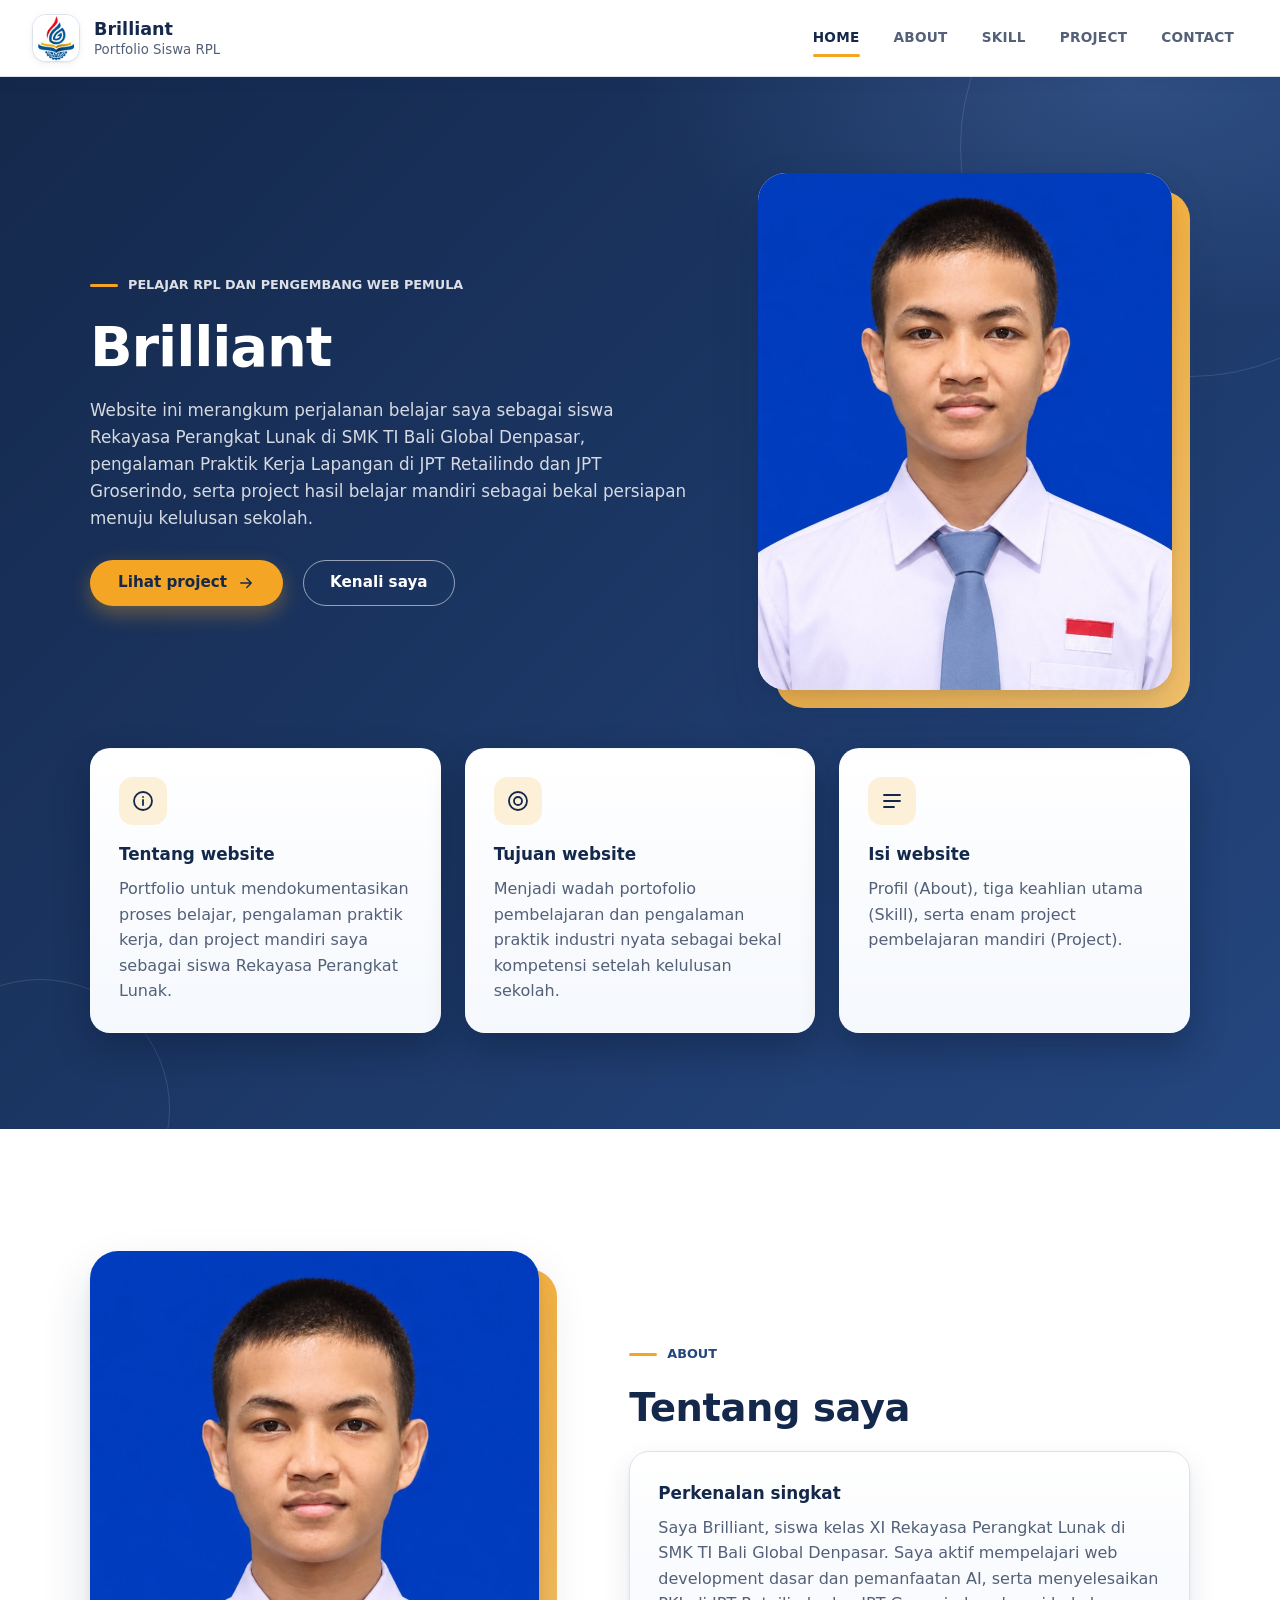
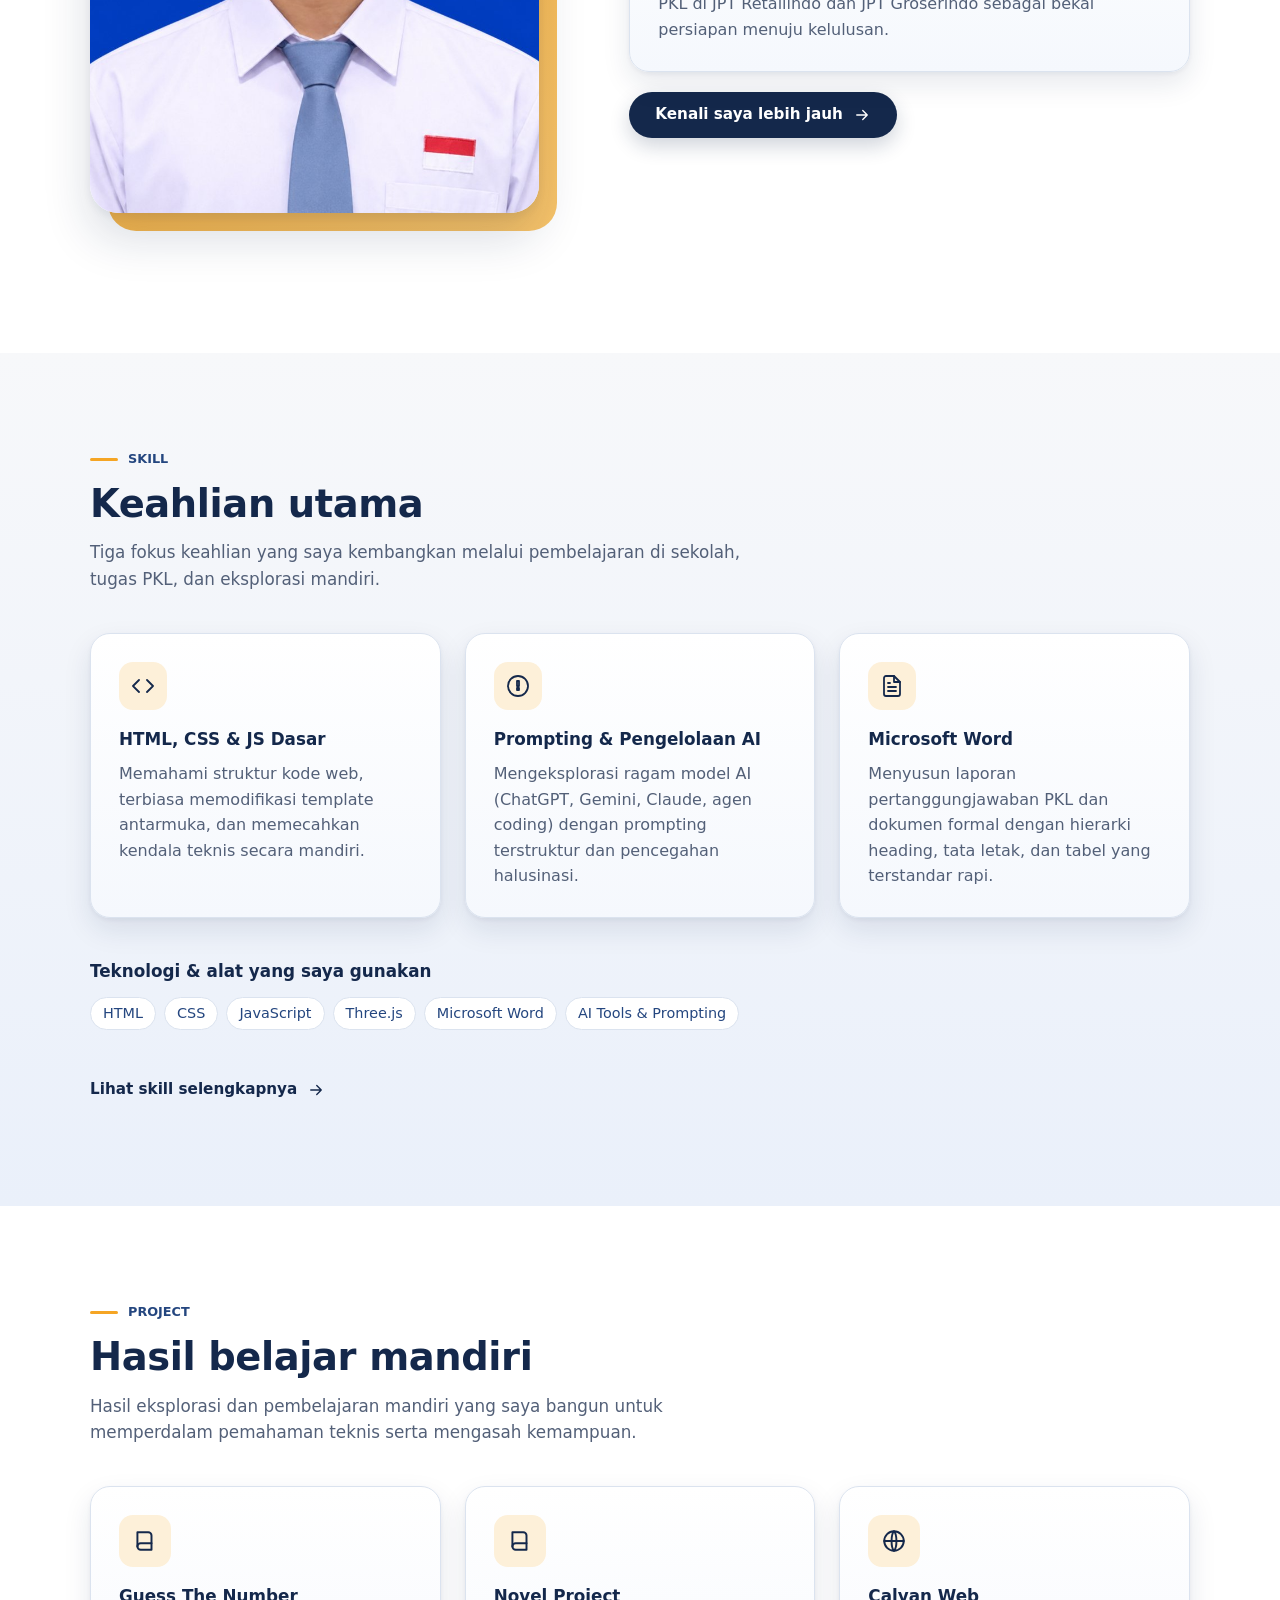
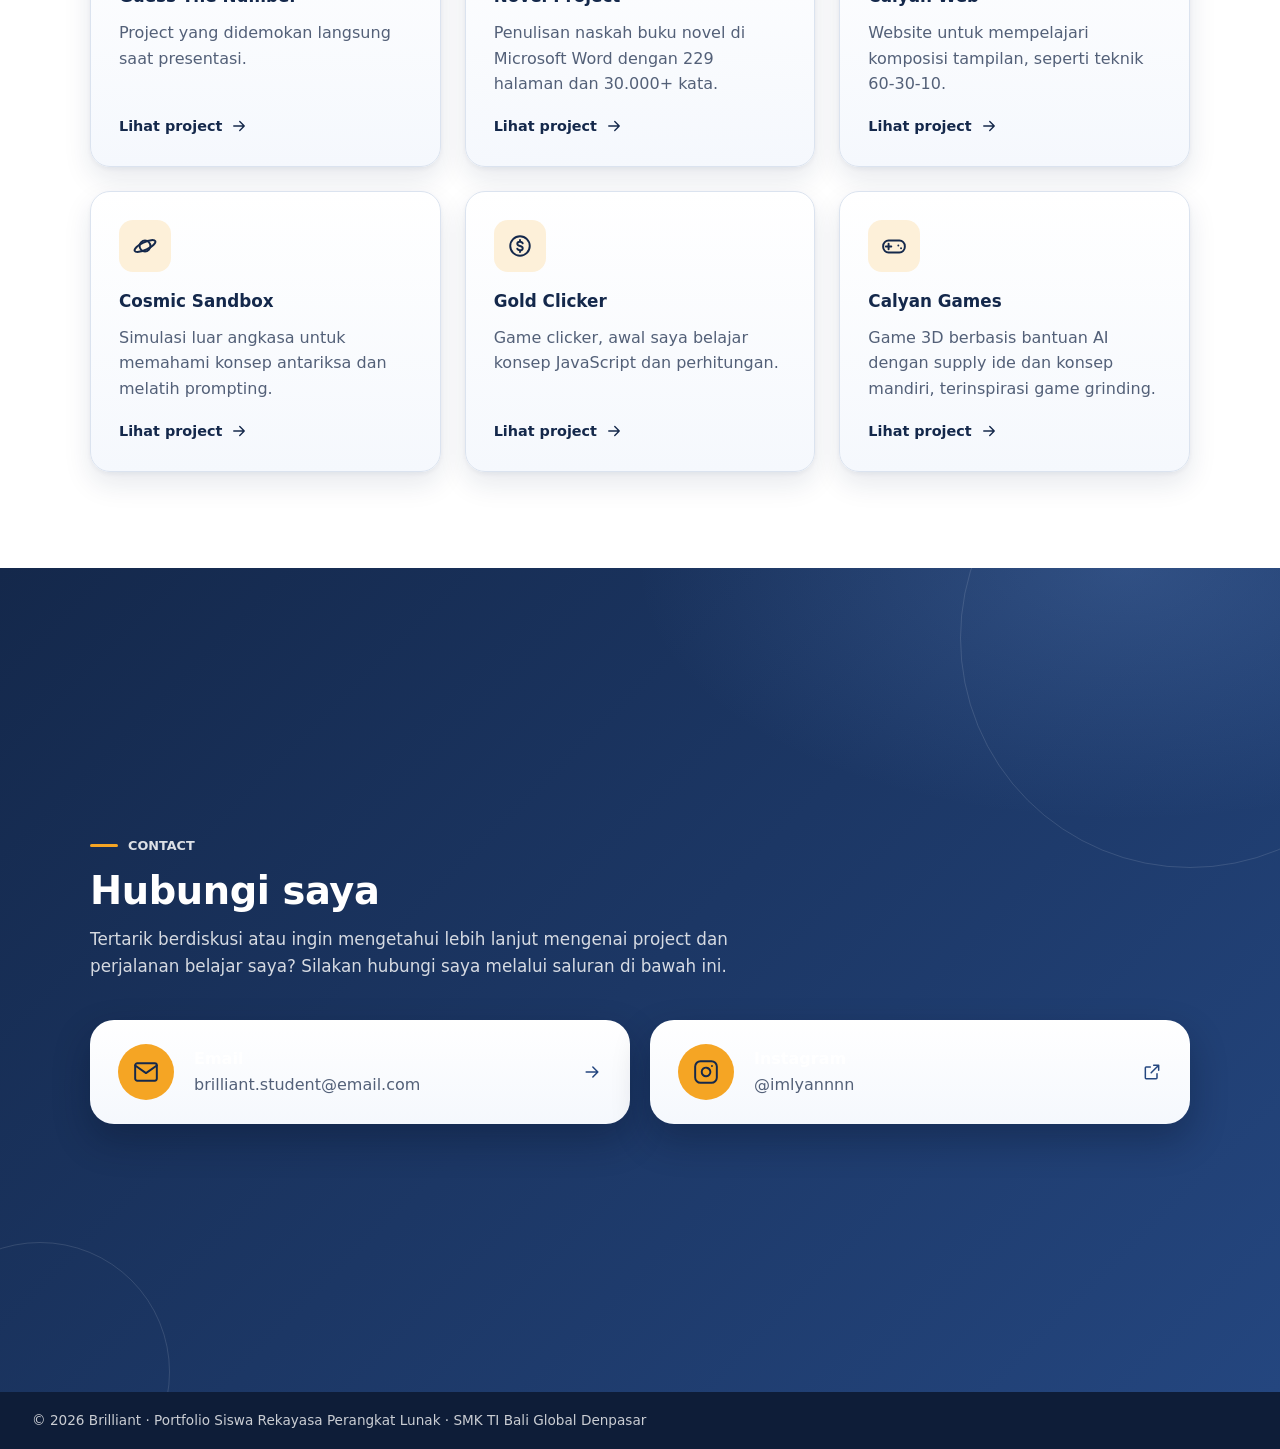
==== index.html @ c2106db1 "mengubah sedikit detail yang tidak diperlukan" ====
<!DOCTYPE html>

<html lang="id">
<head>
<meta charset="utf-8"/>
<meta content="width=device-width, initial-scale=1" name="viewport"/>
<title>Home | Brilliant</title>
<meta content="Portfolio Brilliant, siswa RPL SMK TI Bali Global Denpasar: rangkuman pembelajaran web development, keahlian, pengalaman PKL, dan project belajar mandiri." name="description"/>
<meta content="#14284b" name="theme-color"/>
<link href="https://portfoliopkl-psi.vercel.app/" rel="canonical"/>
<!-- Open Graph: preview saat link dibagikan (WhatsApp, Facebook, Telegram, LinkedIn). Gambar: assets/og-image.jpg (1200x630) -->
<meta content="website" property="og:type"/>
<meta content="Brilliant | Portfolio Siswa RPL" property="og:site_name"/>
<meta content="Brilliant | Portfolio Siswa RPL" property="og:title"/>
<meta content="Portfolio Brilliant, siswa RPL SMK TI Bali Global Denpasar: rangkuman pembelajaran web development, keahlian, pengalaman PKL, dan project belajar mandiri." property="og:description"/>
<meta content="https://portfoliopkl-psi.vercel.app/" property="og:url"/>
<meta content="https://portfoliopkl-psi.vercel.app/assets/og-image.jpg" property="og:image"/>
<meta content="image/jpeg" property="og:image:type"/>
<meta content="1200" property="og:image:width"/>
<meta content="630" property="og:image:height"/>
<meta content="Brilliant, siswa RPL SMK TI Bali Global Denpasar, pada thumbnail portofolio" property="og:image:alt"/>
<meta content="summary_large_image" name="twitter:card"/>
<link href="assets/logo.png" rel="icon" type="image/png"/>
<link href="css/base.css" rel="stylesheet"/>
<link href="css/layout.css" rel="stylesheet"/>
<link href="css/components.css" rel="stylesheet"/>
<link href="css/responsive.css" rel="stylesheet"/>
<script defer="" src="js/script.js">
</script>
</head>
<body>
<svg aria-hidden="true" focusable="false" height="0" style="position:absolute" width="0"><defs><symbol id="i-arrow" viewbox="0 0 24 24"><path d="M5 12h14M13 6l6 6-6 6"></path></symbol><symbol id="i-menu" viewbox="0 0 24 24"><path d="M4 7h16M4 12h16M4 17h16"></path></symbol><symbol id="i-back" viewbox="0 0 24 24"><path d="M15 6l-6 6 6 6"></path></symbol><symbol id="i-external" viewbox="0 0 24 24"><path d="M14 4h6v6M20 4l-9 9M18 14v5a1 1 0 01-1 1H5a1 1 0 01-1-1V7a1 1 0 011-1h5"></path></symbol><symbol id="i-image" viewbox="0 0 24 24"><rect height="16" rx="2" width="18" x="3" y="4"></rect><circle cx="9" cy="10" r="2"></circle><path d="M21 16l-5-5-8 8"></path></symbol></defs></svg>
<header class="site-header">
<a class="brand" href="index.html">
<span class="brand-logo" class="logo-text">
<img alt="" height="96" src="assets/logo.png" width="96"/>
</span>
<span class="brand-text">
<strong>
            Brilliant
          </strong>
<small>
            Portfolio Siswa RPL
          </small>
</span>
</a>
<div class="header-right">
<button aria-controls="main-nav" aria-expanded="false" class="menu-toggle" type="button">
<svg aria-hidden="true" class="i">
<use href="#i-menu">
</use>
</svg>
          Menu
        </button>
<nav aria-label="Navigasi utama" class="main-nav" id="main-nav">
<ul>
<li>
<a aria-current="true" href="index.html#home">
                HOME
              </a>
</li>
<li>
<a href="index.html#about">
                ABOUT
              </a>
</li>
<li>
<a href="index.html#skill">
                SKILL
              </a>
</li>
<li>
<a href="index.html#project">
                PROJECT
              </a>
</li>
<li>
<a href="index.html#contact">
                CONTACT
              </a>
</li>
</ul>
</nav>
</div>
</header>
<main class="sections" id="konten">
<section class="section section--navy" id="home">
<div class="section-inner">
<div class="hero-grid">
<div class="hero-text">
<p class="eyebrow">Pelajar RPL dan pengembang web pemula</p>
<h1>
                Brilliant
              </h1>
<p class="lead">Website ini merangkum perjalanan belajar saya sebagai siswa Rekayasa Perangkat Lunak di SMK TI Bali Global Denpasar, pengalaman Praktik Kerja Lapangan di JPT Retailindo dan JPT Groserindo, serta project hasil belajar mandiri sebagai bekal persiapan menuju kelulusan sekolah.</p>
<div class="button-row">
<a class="btn btn--primary" href="#project">
                  Lihat project
                  <svg aria-hidden="true" class="i">
<use href="#i-arrow">
</use>
</svg>
</a>
<a class="btn btn--secondary" href="#about">
                  Kenali saya
                </a>
</div>
</div>
<figure class="photo-frame">
<div class="photo-slot">
<img alt="Foto Brilliant" decoding="async" fetchpriority="high" height="1000" src="assets/foto-utama.jpg" width="800"/>
<div class="slot-empty">
<svg aria-hidden="true" class="i">
<use href="#i-image">
</use>
</svg>
<strong>
                    Foto utama
                  </strong>
<span>
                    Letakkan file di
                  </span>
<code>
                    images/foto-utama.jpg
                  </code>
<small>
                    Ukuran saran 800×1000 px
                  </small>
</div>
</div>
</figure>
</div>
<div class="info-grid">
<article class="card">
<span class="icon">
<svg aria-hidden="true" fill="none" stroke="currentColor" stroke-linecap="round" stroke-linejoin="round" stroke-width="1.8" viewbox="0 0 24 24">
<circle cx="12" cy="12" r="9">
</circle>
<path d="M12 11v5M12 8h.01">
</path>
</svg>
</span>
<h3>
                Tentang website
              </h3>
<p>Portfolio untuk mendokumentasikan proses belajar, pengalaman praktik kerja, dan project mandiri saya sebagai siswa Rekayasa Perangkat Lunak.</p>
</article>
<article class="card">
<span class="icon">
<svg aria-hidden="true" fill="none" stroke="currentColor" stroke-linecap="round" stroke-linejoin="round" stroke-width="1.8" viewbox="0 0 24 24">
<circle cx="12" cy="12" r="9">
</circle>
<circle cx="12" cy="12" r="4">
</circle>
</svg>
</span>
<h3>
                Tujuan website
              </h3>
<p>Menjadi wadah portofolio pembelajaran dan pengalaman praktik industri nyata sebagai bekal kompetensi setelah kelulusan sekolah.</p>
</article>
<article class="card">
<span class="icon">
<svg aria-hidden="true" fill="none" stroke="currentColor" stroke-linecap="round" stroke-linejoin="round" stroke-width="1.8" viewbox="0 0 24 24">
<path d="M4 6h16M4 12h16M4 18h10">
</path>
</svg>
</span>
<h3>
                Isi website
              </h3>
<p>Profil (About), tiga keahlian utama (Skill), serta enam project pembelajaran mandiri (Project).</p>
</article>
</div>
</div>
</section>
<section class="section" id="about">
<div class="section-inner">
<div class="about-grid">
<figure class="photo-frame">
<div class="photo-slot">
<img alt="Foto diri Brilliant" decoding="async" height="1000" loading="lazy" src="assets/foto-diri.jpg" width="800"/>
<div class="slot-empty">
<svg aria-hidden="true" class="i">
<use href="#i-image">
</use>
</svg>
<strong>
                    Foto diri
                  </strong>
<span>
                    Letakkan file di
                  </span>
<code>
                    assets/foto-diri.jpg
                  </code>
<small>
                    Ukuran saran 800×1000 px
                  </small>
</div>
</div>
</figure>
<div class="about-text">
<p class="eyebrow">
                About
              </p>
<h2 class="section-title">
                Tentang saya
              </h2>
<div class="card">
<h3>
                  Perkenalan singkat
                </h3>
<p>Saya Brilliant, siswa kelas XI Rekayasa Perangkat Lunak di SMK TI Bali Global Denpasar. Saya aktif mempelajari web development dasar dan pemanfaatan AI, serta menyelesaikan PKL di JPT Retailindo dan JPT Groserindo sebagai bekal persiapan menuju kelulusan.</p>
</div>
<a class="btn btn--secondary" href="about.html">
                Kenali saya lebih jauh
                <svg aria-hidden="true" class="i">
<use href="#i-arrow">
</use>
</svg>
</a>
</div>
</div>
</div>
</section>
<section class="section section--soft" id="skill">
<div class="section-inner">
<div class="section-head">
<p class="eyebrow">
              Skill
            </p>
<h2 class="section-title">
              Keahlian utama
            </h2>
<p class="lead">Tiga fokus keahlian yang saya kembangkan melalui pembelajaran di sekolah, tugas PKL, dan eksplorasi mandiri.</p>
</div>
<div class="info-grid">
<article class="card">
<span class="icon">
<svg aria-hidden="true" fill="none" stroke="currentColor" stroke-linecap="round" stroke-linejoin="round" stroke-width="1.8" viewbox="0 0 24 24">
<polyline points="16 18 22 12 16 6"></polyline>
<polyline points="8 6 2 12 8 18"></polyline>
</svg>
</span>
<h3>HTML, CSS & JS Dasar</h3>
<p>Memahami struktur kode web, terbiasa memodifikasi template antarmuka, dan memecahkan kendala teknis secara mandiri.</p>
</article>
<article class="card">
<span class="icon">
<svg aria-hidden="true" fill="none" stroke="currentColor" stroke-linecap="round" stroke-linejoin="round" stroke-width="1.8" viewbox="0 0 24 24">
<path d="M12 2a10 10 0 1 0 10 10A10 10 0 0 0 12 2zm1 14h-2v-2h2zm0-4h-2V7h2z"></path>
</svg>
</span>
<h3>Prompting & Pengelolaan AI</h3>
<p>Mengeksplorasi ragam model AI (ChatGPT, Gemini, Claude, agen coding) dengan prompting terstruktur dan pencegahan halusinasi.</p>
</article>
<article class="card">
<span class="icon">
<svg aria-hidden="true" fill="none" stroke="currentColor" stroke-linecap="round" stroke-linejoin="round" stroke-width="1.8" viewbox="0 0 24 24">
<path d="M14 2H6a2 2 0 0 0-2 2v16a2 2 0 0 0 2 2h12a2 2 0 0 0 2-2V8z"></path>
<polyline points="14 2 14 8 20 8"></polyline>
<line x1="16" y1="13" x2="8" y2="13"></line>
<line x1="16" y1="17" x2="8" y2="17"></line>
<polyline points="10 9 9 9 8 9"></polyline>
</svg>
</span>
<h3>Microsoft Word</h3>
<p>Menyusun laporan pertanggungjawaban PKL dan dokumen formal dengan hierarki heading, tata letak, dan tabel yang terstandar rapi.</p>
</article>
</div>
<div class="tech">
<h3>Teknologi & alat yang saya gunakan</h3>
<ul class="tag-list">
<li>HTML</li>
<li>CSS</li>
<li>JavaScript</li>
<li>Three.js</li>
<li>Microsoft Word</li>
<li>AI Tools & Prompting</li>
</ul>
</div>
<a class="btn btn--tertiary" href="skill.html">
            Lihat skill selengkapnya
            <svg aria-hidden="true" class="i">
<use href="#i-arrow">
</use>
</svg>
</a>
</div>
</section>
<section class="section" id="project">
<div class="section-inner">
<div class="section-head">
<p class="eyebrow">
              Project
            </p>
<h2 class="section-title">
              Hasil belajar mandiri
            </h2>
<p class="lead">
              Hasil eksplorasi dan pembelajaran mandiri yang saya bangun untuk memperdalam pemahaman teknis serta mengasah kemampuan.
            </p>
</div>
<div class="project-grid"><a class="project-card" href="project.html#project-demo">

<span class="project-icon">
<svg aria-hidden="true" fill="none" stroke="currentColor" stroke-linecap="round" stroke-linejoin="round" stroke-width="1.8" viewbox="0 0 24 24">
<path d="M5 4h10a3 3 0 013 3v13H8a3 3 0 01-3-3V4z">
</path>
<path d="M5 17a3 3 0 013-3h10">
</path>
</svg>
</span>
<h3>Guess The Number</h3>
<p>Project yang didemokan langsung saat presentasi.</p>
<span class="project-cta">
                Lihat project
                <svg aria-hidden="true" class="i">
<use href="#i-arrow">
</use>
</svg>
</span>
</a>
<a class="project-card" href="project.html#project-1">

<span class="project-icon">
<svg aria-hidden="true" fill="none" stroke="currentColor" stroke-linecap="round" stroke-linejoin="round" stroke-width="1.8" viewbox="0 0 24 24">
<path d="M5 4h10a3 3 0 013 3v13H8a3 3 0 01-3-3V4z">
</path>
<path d="M5 17a3 3 0 013-3h10">
</path>
</svg>
</span>
<h3>
                Novel Project
              </h3>
<p>Penulisan naskah buku novel di Microsoft Word dengan 229 halaman dan 30.000+ kata.</p>
<span class="project-cta">
                Lihat project
                <svg aria-hidden="true" class="i">
<use href="#i-arrow">
</use>
</svg>
</span>
</a>
<a class="project-card" href="project.html#project-2">

<span class="project-icon">
<svg aria-hidden="true" fill="none" stroke="currentColor" stroke-linecap="round" stroke-linejoin="round" stroke-width="1.8" viewbox="0 0 24 24">
<circle cx="12" cy="12" r="9">
</circle>
<path d="M3 12h18M12 3c3 3 3 15 0 18M12 3c-3 3-3 15 0 18">
</path>
</svg>
</span>
<h3>
                Calyan Web
              </h3>
<p>Website untuk mempelajari komposisi tampilan, seperti teknik 60-30-10.</p>
<span class="project-cta">
                Lihat project
                <svg aria-hidden="true" class="i">
<use href="#i-arrow">
</use>
</svg>
</span>
</a>
<a class="project-card" href="project.html#project-3">

<span class="project-icon">
<svg aria-hidden="true" fill="none" stroke="currentColor" stroke-linecap="round" stroke-linejoin="round" stroke-width="1.8" viewbox="0 0 24 24">
<circle cx="12" cy="12" r="5">
</circle>
<ellipse cx="12" cy="12" rx="10.5" ry="3.5" transform="rotate(-25 12 12)">
</ellipse>
</svg>
</span>
<h3>
                Cosmic Sandbox
              </h3>
<p>Simulasi luar angkasa untuk memahami konsep antariksa dan melatih prompting.</p>
<span class="project-cta">
                Lihat project
                <svg aria-hidden="true" class="i">
<use href="#i-arrow">
</use>
</svg>
</span>
</a>
<a class="project-card" href="project.html#project-4">

<span class="project-icon">
<svg aria-hidden="true" fill="none" stroke="currentColor" stroke-linecap="round" stroke-linejoin="round" stroke-width="1.8" viewbox="0 0 24 24">
<circle cx="12" cy="12" r="9">
</circle>
<path d="M14.5 9.5c-.5-1-1.5-1.5-2.5-1.5-1.5 0-2.5.8-2.5 2s1 1.7 2.5 2 2.5.8 2.5 2-1 2-2.5 2c-1 0-2-.5-2.5-1.5M12 6.5v1.5M12 16v1.5">
</path>
</svg>
</span>
<h3>
                Gold Clicker
              </h3>
<p>Game clicker, awal saya belajar konsep JavaScript dan perhitungan.</p>
<span class="project-cta">
                Lihat project
                <svg aria-hidden="true" class="i">
<use href="#i-arrow">
</use>
</svg>
</span>
</a>
<a class="project-card" href="project.html#project-5">

<span class="project-icon">
<svg aria-hidden="true" fill="none" stroke="currentColor" stroke-linecap="round" stroke-linejoin="round" stroke-width="1.8" viewbox="0 0 24 24">
<rect height="11" rx="5" width="20" x="2" y="7">
</rect>
<path d="M7 10v5M4.5 12.5h5M16 11.5h.01M18.5 14h.01">
</path>
</svg>
</span>
<h3>
                Calyan Games
              </h3>
<p>Game 3D berbasis bantuan AI dengan supply ide dan konsep mandiri, terinspirasi game grinding.</p>
<span class="project-cta">
                Lihat project
                <svg aria-hidden="true" class="i">
<use href="#i-arrow">
</use>
</svg>
</span>
</a>

</div>

</div>
</section>
<section class="section section--navy" id="contact">
<div class="section-inner">
<div class="section-head">
<p class="eyebrow">
              Contact
            </p>
<h2 class="section-title">
              Hubungi saya
            </h2>
<p class="lead">Tertarik berdiskusi atau ingin mengetahui lebih lanjut mengenai project dan perjalanan belajar saya? Silakan hubungi saya melalui saluran di bawah ini.</p>
</div>
<div class="contact-grid">
<a class="contact-card" href="mailto:brilliant.student@email.com">
<span class="contact-icon">
<svg aria-hidden="true" class="i" fill="none" stroke="currentColor" stroke-linecap="round" stroke-linejoin="round" stroke-width="1.8" viewBox="0 0 24 24"><path d="M4 4h16c1.1 0 2 .9 2 2v12c0 1.1-.9 2-2 2H4c-1.1 0-2-.9-2-2V6c0-1.1.9-2 2-2z"></path><polyline points="22,6 12,13 2,6"></polyline></svg>
</span>
<div>
<strong>Email</strong>
<p>brilliant.student@email.com</p>
</div>
<svg aria-hidden="true" class="contact-go i"><use href="#i-arrow"></use></svg>
</a>
<a class="contact-card" href="https://instagram.com/imlyannnn" target="_blank" rel="noopener noreferrer">
<span class="contact-icon">
<svg aria-hidden="true" class="i" fill="none" stroke="currentColor" stroke-linecap="round" stroke-linejoin="round" stroke-width="1.8" viewBox="0 0 24 24"><rect x="2" y="2" width="20" height="20" rx="5" ry="5"></rect><path d="M16 11.37A4 4 0 1 1 12.63 8 4 4 0 0 1 16 11.37z"></path><line x1="17.5" y1="6.5" x2="17.51" y2="6.5"></line></svg>
</span>
<div>
<strong>Instagram</strong>
<p>@imlyannnn</p>
</div>
<svg aria-hidden="true" class="contact-go i"><use href="#i-external"></use></svg>
</a>
</div>
</div>
</section>
</main>
<footer class="site-footer">
<p class="footer-note">
        ©
        <span data-year=""></span>
        Brilliant · Portfolio Siswa Rekayasa Perangkat Lunak · SMK TI Bali Global Denpasar
      </p>
</footer>
</body>
</html>
---- css/base.css ----
/* base.css - warna (60-30-10), font, ukuran teks, reset. Ubah tema di :root. */
:root {
  /* 60% netral terang */
  --white: #ffffff;
  --bg: #f7f8fa;
  --surface: #ffffff;
  --tint: #eaf0fa;
  --line: #dbe3ef;
  /* 30% navy */
  --navy: #14284b;
  --navy-soft: #24467f;
  --navy-deep: #0e1d38;
  /* 10% aksen (tombol utama, penanda aktif, badge) */
  --accent: #f5a524;
  --accent-soft: #fdf0d9;
  --accent-dark: #c27c0a;
  /* teks */
  --ink: #1f2937;
  --muted: #536078;
  /* status project (khusus penanda) */
  --green: #1e9e5a;
  --status-no: #7a8699;

  --radius: 16px;
  --gutter: 32px;                       /* jarak pinggir layar kiri-kanan */
  --shadow-sm: 0 1px 2px rgba(20, 40, 75, 0.06), 0 2px 8px rgba(20, 40, 75, 0.05);
  --shadow: 0 2px 4px rgba(20, 40, 75, 0.05), 0 12px 28px rgba(20, 40, 75, 0.1);
  --shadow-lg: 0 4px 8px rgba(20, 40, 75, 0.06), 0 24px 48px rgba(20, 40, 75, 0.16);
  --font: "Segoe UI", system-ui, -apple-system, Roboto, Arial, sans-serif;
}

*, *::before, *::after { box-sizing: border-box; }
html { scroll-behavior: smooth; scroll-padding-top: 76px; }
@media (prefers-reduced-motion: reduce) {
  html { scroll-behavior: auto; }
  * { transition: none !important; }
}
body {
  margin: 0; min-height: 100vh; display: flex; flex-direction: column;
  background: var(--bg);
  color: var(--ink); font-family: var(--font); font-size: 1rem; line-height: 1.6;
}
h1, h2, h3, p, ul, ol { margin: 0; }
ul, ol { padding: 0; list-style: none; }
a { color: inherit; text-decoration: none; }
button { font: inherit; cursor: pointer; }
[hidden] { display: none !important; }

h1 { font-size: clamp(2.25rem, 5vw, 3.5rem); line-height: 1.1; letter-spacing: -0.02em; color: var(--navy); text-wrap: balance; }
h2 { font-size: 1.15rem; color: var(--navy); }
h3 { font-size: 1.05rem; color: var(--navy); }

:focus-visible { outline: 3px solid var(--navy-soft); outline-offset: 3px; }
.section--navy :focus-visible, .panel-head :focus-visible { outline-color: var(--accent); }

.visually-hidden {
  position: absolute; width: 1px; height: 1px; overflow: hidden;
  clip: rect(0 0 0 0); white-space: nowrap;
}
---- css/layout.css ----
/* layout.css - kerangka halaman: header, sidebar + konten, bagian scroll, footer. */
.site-header {
  position: sticky; top: 0; z-index: 20;
  display: flex; align-items: center; justify-content: space-between; gap: 24px;
  padding: 14px var(--gutter);
  background: rgba(255, 255, 255, 0.94); backdrop-filter: blur(8px);
  border-bottom: 1px solid var(--line);
  box-shadow: 0 4px 16px rgba(20, 40, 75, 0.05);
}
.header-right { display: flex; align-items: center; gap: 20px; }

/* ----- halaman detail (about, skill, project) ----- */
.layout {
  flex: 1; display: grid; grid-template-columns: 290px minmax(0, 1fr); gap: 48px;
  width: 100%; max-width: 1240px; margin: 0 auto; padding: 48px var(--gutter) 72px;
}
.sidebar { align-self: start; position: sticky; top: 100px; }
.content { display: flex; flex-direction: column; gap: 32px; min-width: 0; }
.panel { display: flex; flex-direction: column; gap: 32px; }

/* ----- halaman utama (index.html): bagian yang di-scroll ----- */
.sections { flex: 1; }
.section {
  position: relative; overflow: hidden; display: flex; align-items: center;
  min-height: calc(100vh - 76px); min-height: calc(100svh - 76px); padding: 96px var(--gutter); background: var(--white);
}
.section--soft { background: linear-gradient(180deg, var(--bg), #eaf0fa); }
.section--navy {
  background:
    radial-gradient(700px 360px at 88% 0%, rgba(120, 165, 235, 0.22), transparent 70%),
    linear-gradient(135deg, var(--navy) 0%, var(--navy-soft) 100%);
  color: #fff;
}
.section--navy::before, .section--navy::after {
  content: ""; position: absolute; border-radius: 50%; pointer-events: none;
  border: 1px solid rgba(255, 255, 255, 0.12);
}
.section--navy::before { width: 460px; height: 460px; right: -140px; top: -160px; }
.section--navy::after { width: 260px; height: 260px; left: -90px; bottom: -110px; }
.section-inner {
  position: relative; z-index: 1; display: flex; flex-direction: column; gap: 40px;
  width: 100%; max-width: 1100px; margin: 0 auto;
}
.section-head { display: flex; flex-direction: column; gap: 12px; }

.hero-grid { display: grid; grid-template-columns: minmax(0, 7fr) minmax(0, 5fr); gap: 64px; align-items: center; }
.hero-text, .about-text { display: flex; flex-direction: column; align-items: flex-start; gap: 20px; }
.about-grid { display: grid; grid-template-columns: minmax(0, 5fr) minmax(0, 6fr); gap: 72px; align-items: center; }
.button-row { display: flex; flex-wrap: wrap; align-items: center; gap: 12px 20px; margin-top: 8px; }
.contact-grid { display: grid; grid-template-columns: repeat(auto-fit, minmax(280px, 1fr)); gap: 20px; }

.site-footer {
  display: flex; align-items: center; justify-content: space-between; gap: 16px;
  padding: 18px var(--gutter); background: var(--navy-deep);
  color: rgba(255, 255, 255, 0.78); font-size: 0.85rem;
}
---- css/components.css ----
/* components.css - bagian kecil yang dipakai berulang: nav, tombol, kartu, dll. */

/* ---------- Header ---------- */
.brand { display: flex; align-items: center; gap: 14px; }
.brand-logo {
  display: grid; place-items: center; width: 48px; height: 48px; border-radius: 14px;
  background: linear-gradient(135deg, var(--navy), var(--navy-soft));
  color: #fff; font-size: 0.62rem; font-weight: 700; box-shadow: var(--shadow-sm);
}
.brand-text { display: flex; flex-direction: column; line-height: 1.3; }
.brand-text strong { color: var(--navy); font-size: 1.1rem; }
.brand-text small { color: var(--muted); }

.main-nav ul { display: flex; gap: 6px; }
.main-nav a {
  position: relative; display: block; padding: 10px 14px;
  color: var(--muted); font-size: 0.85rem; font-weight: 600; letter-spacing: 0.02em;
  transition: color 0.2s;
}
.main-nav a:hover { color: var(--navy); }
.main-nav a[aria-current] { color: var(--navy); }
.main-nav a[aria-current]::after {
  content: ""; position: absolute; left: 14px; right: 14px; bottom: 2px;
  height: 3px; border-radius: 3px; background: var(--accent);
}

/* ---------- Tombol: setiap jenis punya bentuk sendiri ---------- */
.btn {
  display: inline-flex; align-items: center; gap: 10px; min-height: 46px;
  font-weight: 600; font-size: 0.95rem; line-height: 1;
  transition: transform 0.2s, background 0.2s, box-shadow 0.2s, color 0.2s;
}
.btn svg { width: 18px; height: 18px; flex: none; transition: transform 0.2s; }
.btn:hover svg { transform: translateX(3px); }

/* 1. Primary: aksi utama (satu per layar) */
.btn--primary { padding: 0 28px; border-radius: 999px; background: var(--accent); color: var(--navy); box-shadow: 0 8px 20px rgba(245, 165, 36, 0.35); }
.btn--primary:hover { transform: translateY(-2px); box-shadow: 0 12px 24px rgba(245, 165, 36, 0.45); }

/* 2. Secondary: aksi pendukung (navy di latar terang, garis putih di latar navy) */
.btn--secondary { padding: 0 26px; border-radius: 999px; background: var(--navy); color: #fff; box-shadow: 0 8px 20px rgba(20, 40, 75, 0.2); }
.btn--secondary:hover { transform: translateY(-2px); background: var(--navy-soft); }
.section--navy .btn--secondary { background: transparent; border: 1.5px solid rgba(255, 255, 255, 0.55); box-shadow: none; }
.section--navy .btn--secondary:hover { background: rgba(255, 255, 255, 0.12); }

/* 3. Tertiary: link teks */
.btn--tertiary { min-height: 40px; padding: 0; color: var(--navy); font-weight: 700; }
.btn--tertiary:hover { color: var(--navy-soft); text-decoration: underline; text-underline-offset: 5px; }

.btn__circle { display: grid; place-items: center; width: 38px; height: 38px; border-radius: 50%; }

/* 7. Kembali: pill kecil dengan lingkaran panah kiri */
.btn--back {
  min-height: 40px; padding: 0 16px 0 6px; gap: 8px; border-radius: 999px;
  border: 1px solid var(--line); background: #fff; color: var(--navy); font-size: 0.85rem; box-shadow: var(--shadow-sm);
}
.btn--back .btn__circle { width: 28px; height: 28px; border: 0; background: var(--accent); }
.btn--back:hover { background: var(--tint); }
.btn--back:hover svg { transform: translateX(-3px); }
.btn--back svg { width: 16px; height: 16px; }

/* 8. Tombol Menu (HP): pill dengan ikon garis */
.menu-toggle {
  display: none; align-items: center; gap: 8px; min-height: 40px; padding: 0 16px;
  border: 1px solid var(--line); border-radius: 999px; background: #fff; color: var(--navy);
  font-size: 0.85rem; font-weight: 600;
}
.menu-toggle svg { width: 18px; height: 18px; }

/* ---------- Ikon (SVG inline) ---------- */
.icon {
  display: grid; place-items: center; width: 48px; height: 48px; margin-bottom: 8px;
  border-radius: 14px; background: var(--accent-soft); color: var(--navy);
}
.icon svg { width: 24px; height: 24px; }

/* ---------- Sidebar ---------- */
.sidebar-title { margin-bottom: 14px; color: var(--muted); font-size: 0.85rem; font-weight: 600; }
.side-list { display: flex; flex-direction: column; gap: 12px; }
.side-item {
  position: relative; display: flex; align-items: center; gap: 14px; padding: 15px 42px 15px 18px;
  border: 1px solid var(--line); border-radius: var(--radius);
  background: linear-gradient(180deg, #fff, #f7f9fd); box-shadow: var(--shadow-sm);
  transition: transform 0.2s, box-shadow 0.2s, border-color 0.2s;
}
.side-item:hover { border-color: var(--navy-soft); transform: translateY(-1px); }
.side-item.is-active { background: linear-gradient(135deg, var(--navy), var(--navy-soft)); border-color: var(--navy); color: #fff; box-shadow: var(--shadow); }
.side-item.is-active::before {
  content: ""; position: absolute; left: 0; top: 14px; bottom: 14px; width: 4px;
  border-radius: 0 4px 4px 0; background: var(--accent);
}
.side-num { color: var(--navy-soft); font-size: 0.8rem; font-weight: 700; }
.side-item.is-active .side-num { color: #d5e3fa; }
.side-text { display: flex; flex-direction: column; line-height: 1.35; }
.side-text strong { font-size: 0.95rem; }
.side-text small { color: var(--muted); font-size: 0.8rem; }
.side-item.is-active small { color: #d5e3fa; }

/* ---------- Status project ---------- */
.status-dot { display: inline-block; width: 10px; height: 10px; border-radius: 50%; }
.status-dot--yes { background: var(--green); }
.status-dot--no { background: transparent; border: 2px solid var(--status-no); }
.side-item .status-dot { position: absolute; top: 11px; right: 13px; box-shadow: 0 0 0 2px #fff; }
.side-item.is-active .status-dot { box-shadow: 0 0 0 2px var(--navy); }
.status-badge {
  display: inline-flex; align-items: center; gap: 8px; align-self: flex-start;
  padding: 6px 14px; border: 1px solid var(--line); border-radius: 999px;
  background: #fff; box-shadow: var(--shadow-sm); font-size: 0.85rem; color: var(--muted);
}
.status-legend { display: flex; flex-wrap: wrap; align-items: center; gap: 8px 10px; color: var(--muted); font-size: 0.85rem; }
.status-legend .status-dot { margin-left: 8px; }
.status-legend .status-dot:first-child { margin-left: 0; }

/* ---------- Judul bagian ---------- */
.eyebrow {
  display: inline-flex; align-items: center; gap: 10px;
  color: var(--navy-soft); font-size: 0.8rem; font-weight: 700; text-transform: uppercase;
}
.eyebrow::before { content: ""; width: 28px; height: 3px; border-radius: 3px; background: var(--accent); }
.section--navy .eyebrow { color: rgba(255, 255, 255, 0.85); }
.section-title { font-size: clamp(1.75rem, 3.5vw, 2.4rem); line-height: 1.2; letter-spacing: -0.01em; color: var(--navy); text-wrap: balance; }
.lead { max-width: 62ch; color: var(--muted); font-size: 1.05rem; }
.section--navy h1, .section--navy .section-title { color: #fff; }
.section--navy .lead { color: rgba(255, 255, 255, 0.82); }

/* ---------- Kepala halaman detail (blok navy) ---------- */
.panel-head {
  position: relative; overflow: hidden; display: flex; flex-direction: column; gap: 14px;
  padding: 36px 40px; border-radius: 24px; color: #fff; box-shadow: var(--shadow);
  background: radial-gradient(500px 240px at 100% 0%, rgba(120, 165, 235, 0.25), transparent 70%), linear-gradient(135deg, var(--navy), var(--navy-soft));
}
.panel-head::after {
  content: ""; position: absolute; right: -70px; bottom: -110px; width: 280px; height: 280px;
  border-radius: 50%; border: 1px solid rgba(255, 255, 255, 0.14); pointer-events: none;
}
.panel-head > * { position: relative; z-index: 1; }
.content-top { display: flex; justify-content: space-between; gap: 16px; }
.breadcrumb, .author { color: var(--muted); font-size: 0.85rem; }
.panel-head .breadcrumb, .panel-head .author { color: rgba(255, 255, 255, 0.75); }
.panel-head h1 { color: #fff; font-size: clamp(1.9rem, 4vw, 2.6rem); }
.panel-head h1::after { content: ""; display: block; width: 48px; height: 4px; margin-top: 14px; border-radius: 4px; background: var(--accent); }
.panel-head .lead { color: rgba(255, 255, 255, 0.84); }

/* ---------- Kartu (blok tatakan tulisan, dengan shading) ---------- */
.card {
  position: relative; display: flex; flex-direction: column; gap: 8px; padding: 28px;
  border: 1px solid var(--line); border-radius: 20px;
  background: linear-gradient(180deg, #ffffff 0%, #f5f8fd 100%);
  box-shadow: inset 0 1px 0 #fff, var(--shadow);
}
.card p { color: var(--muted); }
.section--navy .card { border-color: transparent; box-shadow: 0 16px 36px rgba(6, 16, 36, 0.32); }

.info-grid { display: grid; grid-template-columns: repeat(auto-fit, minmax(230px, 1fr)); gap: 24px; }

/* ---------- Kartu project: 6 bentuk berbeda ---------- */
.project-grid { display: grid; grid-template-columns: repeat(auto-fit, minmax(300px, 1fr)); gap: 24px; }
.project-card {
  position: relative; display: flex; flex-direction: column; gap: 10px; min-height: 230px;
  padding: 28px; border: 1px solid var(--line); border-radius: 20px;
  background: linear-gradient(180deg, #ffffff, #f5f8fd); box-shadow: inset 0 1px 0 #fff, var(--shadow);
  transition: transform 0.2s, box-shadow 0.2s;
}
.project-card:hover { transform: translateY(-5px); box-shadow: var(--shadow-lg); }
.project-card p { color: var(--muted); }
.project-card .status-dot { position: absolute; top: 20px; right: 22px; }
.project-icon {
  display: grid; place-items: center; width: 52px; height: 52px; margin-bottom: 6px;
  background: var(--accent-soft); color: var(--navy); border-radius: 14px;
}
.project-icon svg { width: 26px; height: 26px; }
.project-cta {
  display: inline-flex; align-items: center; gap: 8px; margin-top: auto; padding-top: 8px;
  color: var(--navy); font-size: 0.9rem; font-weight: 700;
}
.project-cta svg { width: 18px; height: 18px; transition: transform 0.2s; }
.project-card:hover .project-cta svg { transform: translateX(4px); }

/* ---------- Kontak ---------- */
.contact-card {
  display: flex; align-items: center; gap: 20px; padding: 24px 28px; border-radius: 24px;
  background: linear-gradient(180deg, #fff, #f5f8fd); box-shadow: 0 16px 36px rgba(6, 16, 36, 0.32);
}
.contact-icon { display: grid; place-items: center; width: 56px; height: 56px; border-radius: 50%; background: var(--accent); color: var(--navy); flex: none; }
.contact-icon svg { width: 26px; height: 26px; }
.contact-card p { color: var(--muted); }

/* ---------- Isi detail ---------- */
.two-column { display: grid; grid-template-columns: repeat(auto-fit, minmax(300px, 1fr)); gap: 28px; align-items: start; }

/* Foto: kotak .photo-slot berisi <img> + placeholder. Kalau file gambar ada, gambar menutupi placeholder. */
.photo-frame { position: relative; margin: 0; padding: 0 18px 18px 0; }
.photo-frame::before { content: ""; position: absolute; inset: 18px 0 0 18px; border-radius: 28px; background: linear-gradient(135deg, var(--accent), #f8c46a); }
.photo-slot { position: relative; z-index: 1; overflow: hidden; aspect-ratio: var(--ratio, 4 / 5); border-radius: 28px; background: linear-gradient(135deg, #fff, var(--tint)); box-shadow: var(--shadow-lg); }
.photo-slot--wide { --ratio: 2 / 1; }
.photo-slot img { position: absolute; inset: 0; z-index: 1; width: 100%; height: 100%; object-fit: cover; }
.slot-empty { position: absolute; inset: 12px; display: flex; flex-direction: column; align-items: center; justify-content: center; gap: 6px; padding: 16px; text-align: center; border: 2px dashed var(--line); border-radius: 20px; color: var(--muted); font-size: 0.9rem; }
.slot-empty svg { width: 44px; height: 44px; color: var(--navy-soft); opacity: 0.55; }
.slot-empty strong { color: var(--navy); }
.slot-empty code { padding: 2px 8px; border: 1px solid var(--line); border-radius: 6px; background: #fff; color: var(--navy); font-size: 0.8rem; overflow-wrap: anywhere; }
.slot-empty small { opacity: 0.8; }
.photo-slot.has-image .slot-empty { display: none; }

.concept-map {
  display: flex; flex-direction: column; align-items: center; gap: 24px; padding: 32px;
  border: 1px solid var(--line); border-radius: 20px;
  background: linear-gradient(180deg, var(--tint), #fff); box-shadow: var(--shadow);
}
.concept-main { padding: 14px 28px; border-radius: 14px; background: var(--navy); box-shadow: var(--shadow); color: #fff; font-weight: 600; text-align: center; }
.concept-sub { display: flex; flex-wrap: wrap; justify-content: center; gap: 12px; }
.concept-sub li { padding: 10px 16px; border: 1px solid var(--line); border-radius: 12px; background: #fff; box-shadow: var(--shadow-sm); color: var(--muted); font-size: 0.9rem; }

.point-list { display: flex; flex-direction: column; padding: 8px 4px; }
.point-list li { padding: 16px 0; border-bottom: 1px solid var(--line); }
.point-list li:first-child { padding-top: 0; }
.point-list p { color: var(--muted); font-size: 0.95rem; }

.note-box {
  display: flex; flex-direction: column; gap: 4px; padding: 24px 28px;
  border: 1px solid var(--line); border-left: 5px solid var(--accent); border-radius: 20px;
  background: linear-gradient(180deg, #fff, #f5f8fd); box-shadow: var(--shadow);
}
.note-box p { color: var(--muted); }

.tag-list { display: flex; flex-wrap: wrap; gap: 8px; }
.tag-list li { padding: 4px 12px; border-radius: 999px; background: var(--tint); color: var(--navy-soft); font-size: 0.9rem; }

.timeline { display: flex; flex-direction: column; gap: 24px; border-left: 2px solid var(--line); padding-left: 28px; margin-left: 6px; }
.timeline-item { position: relative; }
.timeline-item::before { content: ""; position: absolute; left: -37px; top: 4px; width: 14px; height: 14px; border-radius: 50%; background: var(--accent); border: 3px solid var(--bg); }
.timeline-year { margin-bottom: 6px; color: var(--navy-soft); font-size: 0.85rem; font-weight: 700; }

/* ---------- Indikator halaman (footer gelap) ---------- */
.page-indicator { display: flex; align-items: center; gap: 12px; }
.dots { display: flex; gap: 6px; }
.dot { width: 8px; height: 8px; border-radius: 999px; background: rgba(255, 255, 255, 0.3); }
.dot.is-active { width: 22px; background: var(--accent); }

/* tombol di dalam kartu tidak melebar penuh */
.card .btn { align-self: flex-start; margin-top: 8px; }

.i { width: 1em; height: 1em; fill: none; stroke: currentColor; stroke-width: 1.8; stroke-linecap: round; stroke-linejoin: round; }
.brand-logo { position: relative; overflow: hidden; }
.brand-logo img { position: absolute; inset: 0; width: 100%; height: 100%; object-fit: contain; }
.brand-logo.has-image { background: #fff; border: 1px solid var(--line); }
.brand-logo.has-image .logo-text { display: none; }
.side-list { position: relative; }
.side-legend { margin-top: 18px; }
.contact-card { transition: transform 0.2s; }
.contact-card:hover { transform: translateY(-3px); }
.contact-card div { min-width: 0; }
.contact-card p { overflow-wrap: anywhere; }
.contact-go { flex: none; width: 20px; height: 20px; margin-left: auto; color: var(--navy-soft); transition: transform 0.2s; }
.contact-card:hover .contact-go { transform: translateX(4px); }
.tech { display: flex; flex-direction: column; gap: 12px; }
.tag-list li { border: 1px solid var(--line); background: #fff; }
.skill-proof { color: var(--muted); }
.skill-proof a { color: var(--navy); font-weight: 700; text-decoration: underline; text-underline-offset: 3px; }

/* Penanda bagian yang menunggu data dari pemilik website. Hapus kelas ini setelah semua terisi. */
.todo { padding: 1px 8px; border: 1px dashed #d4a017; border-radius: 6px; background: #fff7dd; color: #7a5a00; font-size: 0.92em; }

/* project-layout: susunan dua kolom bertingkat pada halaman detail projek.
   Kolom kiri: gambar, Peran saya, Hasil dan pelajaran. Kolom kanan: Tentang project, Tantangan dan solusi. */
.project-layout { display: grid; grid-template-columns: repeat(2, minmax(0, 1fr)); gap: 28px; align-items: start; }
.layout-col { display: flex; flex-direction: column; gap: 24px; min-width: 0; }
@media (max-width: 1000px) {
  .project-layout { display: flex; flex-direction: column; align-items: stretch; gap: 24px; }
  .layout-col { display: contents; }
  .pl-media { order: 1; }
  .pl-about { order: 2; }
  .pl-role { order: 3; }
  .pl-challenge { order: 4; }
  .pl-result { order: 5; }
}
---- css/responsive.css ----
/* responsive.css - tablet dan smartphone. Jarak pinggir diatur lewat --gutter. */

/* ---------- Tablet dan di bawahnya (max 820px) ---------- */
@media (max-width: 820px) {
  :root { --gutter: 40px; }
  .site-header { padding-block: 12px; }
  .layout { grid-template-columns: minmax(0, 1fr); gap: 28px; padding-top: 32px; padding-bottom: 56px; }
  .section { min-height: auto; padding-block: 72px; }
  .site-footer { padding-block: 16px; }
  .hero-grid, .about-grid { grid-template-columns: minmax(0, 1fr); gap: 48px; }
  .hero-grid .photo-frame { max-width: 460px; }
  .about-grid .photo-frame { max-width: 460px; order: 2; }
  .panel-head { padding: 30px 32px; }

  /* Navbar menjadi dropdown yang dibuka tombol Menu */
  .menu-toggle { display: inline-flex; }
  .main-nav {
    display: none; position: absolute; top: 100%; left: 0; right: 0; z-index: 10;
    padding: 8px var(--gutter) 18px; background: #fff;
    border-bottom: 1px solid var(--line); box-shadow: 0 12px 24px rgba(20, 40, 75, 0.1);
  }
  .main-nav.is-open { display: block; }
  .main-nav ul { flex-direction: column; gap: 2px; }
  .main-nav a { padding: 13px 16px; border-radius: 12px; }
  .main-nav a[aria-current] { background: var(--tint); }
  .main-nav a[aria-current]::after { left: 0; right: auto; top: 12px; bottom: 12px; width: 4px; height: auto; }
  .header-right { gap: 10px; }

  /* Sidebar menjadi deretan tab yang bisa digeser */
  .sidebar { position: static; }
  .side-list { flex-direction: row; overflow-x: auto; padding: 8px 14px 26px; margin: -8px -14px -18px; }
  .side-item { flex: 0 0 auto; min-width: 180px; }
  .side-text strong { white-space: nowrap; }

  /* tepi kanan memudar = petunjuk bahwa tab bisa digeser */
  .side-list { padding-right: 44px; -webkit-mask-image: linear-gradient(90deg, #000 calc(100% - 36px), transparent); mask-image: linear-gradient(90deg, #000 calc(100% - 36px), transparent); }
    .about-grid .photo-frame,
  #cerita .photo-frame {
    display: none;
  }
}

/* ---------- Smartphone (max 560px) ---------- */
@media (max-width: 560px) {
  :root { --gutter: 24px; }
  .section { padding-block: 56px; }
  .section-inner { gap: 32px; }
  .content, .panel { gap: 24px; }
  .layout { padding-top: 24px; padding-bottom: 40px; }
  .brand-logo { width: 42px; height: 42px; }
  .brand-text strong { font-size: 1rem; }
  .site-header { gap: 12px; }
  .brand { min-width: 0; gap: 10px; }
  .brand-text { min-width: 0; }
  .brand-text strong, .brand-text small { overflow: hidden; text-overflow: ellipsis; white-space: nowrap; }
  .header-right { flex: none; gap: 8px; }
  .menu-toggle { padding: 0 12px; }
  /* di HP tombol Kembali hanya berupa ikon (teks tetap terbaca oleh pembaca layar) */
  .back-link { padding: 0 6px; }
  .back-link .btn__label {
    position: absolute; width: 1px; height: 1px; overflow: hidden;
    clip: rect(0 0 0 0); white-space: nowrap;
  }
  .panel-head { padding: 26px 24px; border-radius: 20px; }
  .content-top { flex-direction: column; gap: 0; }
  .card, .project-card { padding: 24px; }
  .two-column, .info-grid, .project-grid, .contact-grid { grid-template-columns: minmax(0, 1fr); gap: 20px; }
  .button-row { flex-direction: column; align-items: flex-start; }
  .site-footer { flex-direction: column; align-items: flex-start; gap: 10px; }
  .page-indicator { align-self: flex-end; }

  /* Sembunyikan foto diri beserta framenya pada bagian About ketika di HP */
  .about-grid .photo-frame,
  #cerita .photo-frame {
    display: none;
  }
}
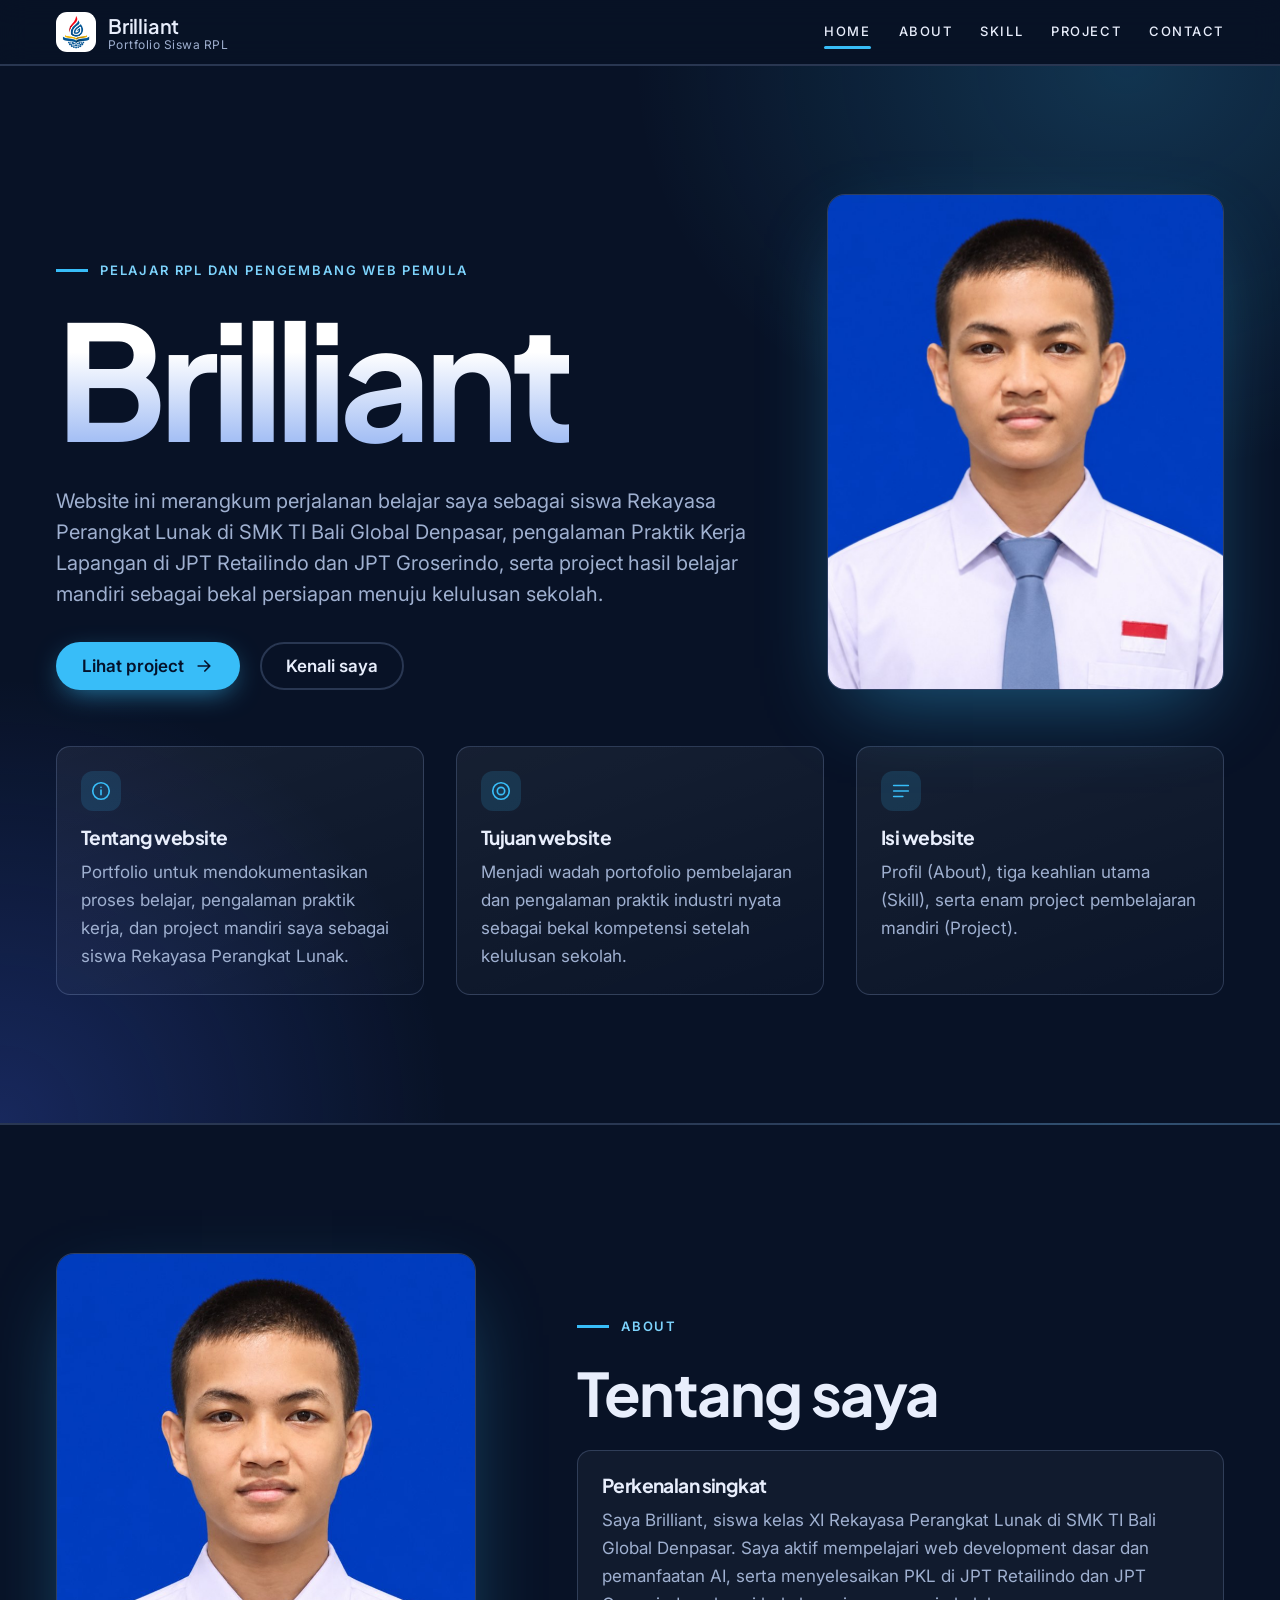
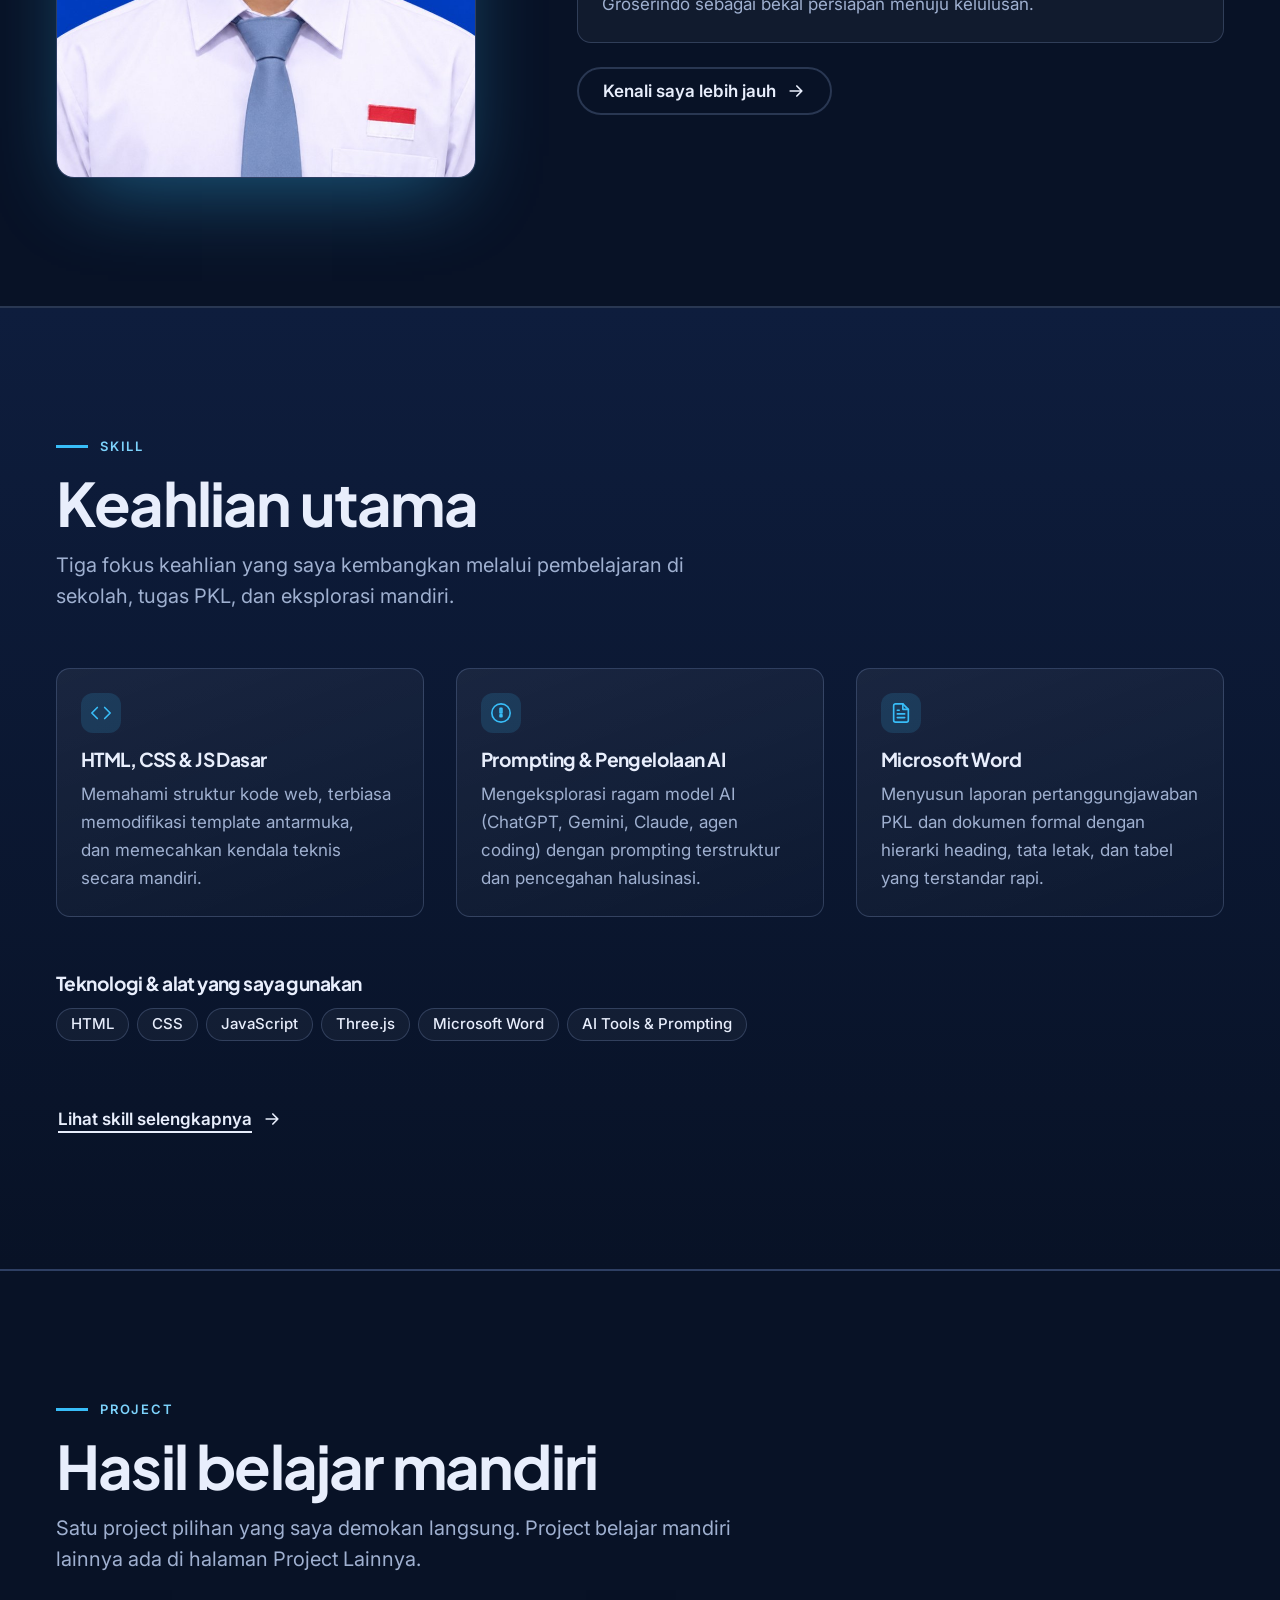
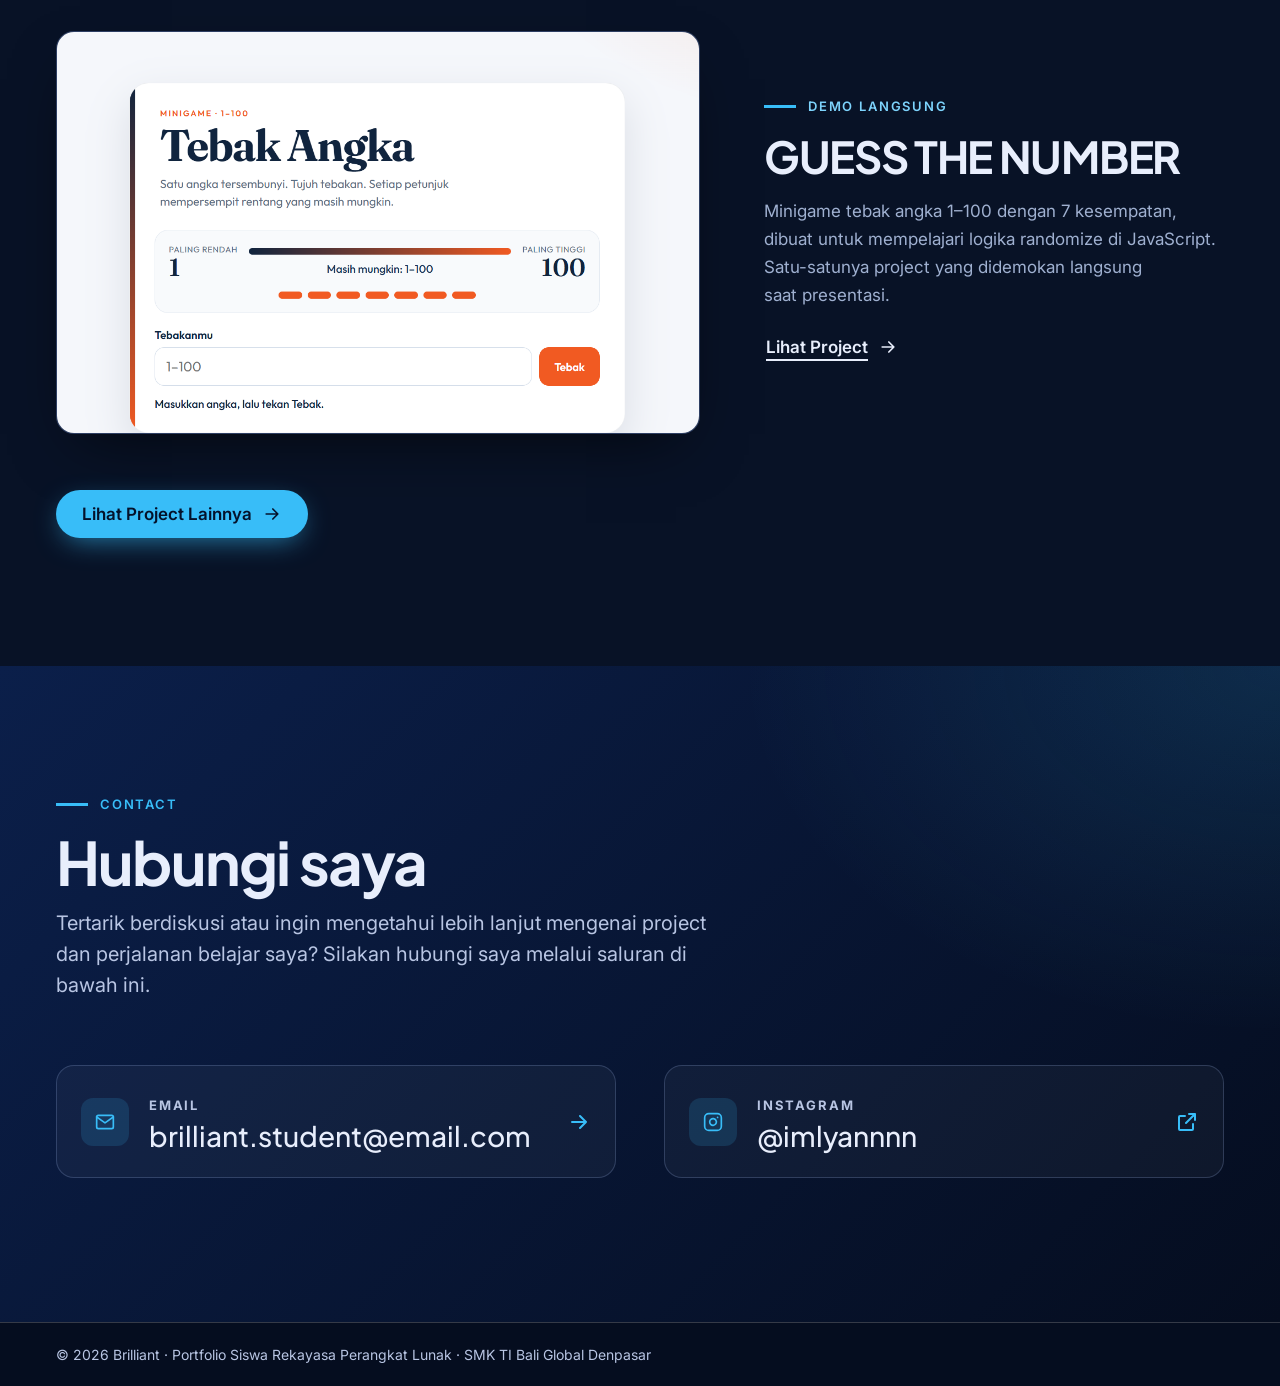
==== commit 214b8b9e: "update u ay cuyy" ====
--- a/index.html
+++ b/index.html
@@ -6,7 +6,7 @@
 <meta content="width=device-width, initial-scale=1" name="viewport"/>
 <title>Home | Brilliant</title>
 <meta content="Portfolio Brilliant, siswa RPL SMK TI Bali Global Denpasar: rangkuman pembelajaran web development, keahlian, pengalaman PKL, dan project belajar mandiri." name="description"/>
-<meta content="#14284b" name="theme-color"/>
+<meta content="#081226" name="theme-color"/>
 <link href="https://portfoliopkl-psi.vercel.app/" rel="canonical"/>
 <!-- Open Graph: preview saat link dibagikan (WhatsApp, Facebook, Telegram, LinkedIn). Gambar: assets/og-image.jpg (1200x630) -->
 <meta content="website" property="og:type"/>
@@ -21,6 +21,9 @@
 <meta content="Brilliant, siswa RPL SMK TI Bali Global Denpasar, pada thumbnail portofolio" property="og:image:alt"/>
 <meta content="summary_large_image" name="twitter:card"/>
 <link href="assets/logo.png" rel="icon" type="image/png"/>
+<link href="https://fonts.googleapis.com" rel="preconnect"/>
+<link href="https://fonts.gstatic.com" rel="preconnect" crossorigin/>
+<link href="https://fonts.googleapis.com/css2?family=Inter:wght@400;500;600&family=Plus+Jakarta+Sans:wght@600;700;800&display=swap" rel="stylesheet"/>
 <link href="css/base.css" rel="stylesheet"/>
 <link href="css/layout.css" rel="stylesheet"/>
 <link href="css/components.css" rel="stylesheet"/>
@@ -32,7 +35,7 @@
 <svg aria-hidden="true" focusable="false" height="0" style="position:absolute" width="0"><defs><symbol id="i-arrow" viewbox="0 0 24 24"><path d="M5 12h14M13 6l6 6-6 6"></path></symbol><symbol id="i-menu" viewbox="0 0 24 24"><path d="M4 7h16M4 12h16M4 17h16"></path></symbol><symbol id="i-back" viewbox="0 0 24 24"><path d="M15 6l-6 6 6 6"></path></symbol><symbol id="i-external" viewbox="0 0 24 24"><path d="M14 4h6v6M20 4l-9 9M18 14v5a1 1 0 01-1 1H5a1 1 0 01-1-1V7a1 1 0 011-1h5"></path></symbol><symbol id="i-image" viewbox="0 0 24 24"><rect height="16" rx="2" width="18" x="3" y="4"></rect><circle cx="9" cy="10" r="2"></circle><path d="M21 16l-5-5-8 8"></path></symbol></defs></svg>
 <header class="site-header">
 <a class="brand" href="index.html">
-<span class="brand-logo" class="logo-text">
+<span class="brand-logo">
 <img alt="" height="96" src="assets/logo.png" width="96"/>
 </span>
 <span class="brand-text">
@@ -84,7 +87,7 @@
 </div>
 </header>
 <main class="sections" id="konten">
-<section class="section section--navy" id="home">
+<section class="section section--hero" id="home">
 <div class="section-inner">
 <div class="hero-grid">
 <div class="hero-text">
@@ -109,24 +112,7 @@
 <figure class="photo-frame">
 <div class="photo-slot">
 <img alt="Foto Brilliant" decoding="async" fetchpriority="high" height="1000" src="assets/foto-utama.jpg" width="800"/>
-<div class="slot-empty">
-<svg aria-hidden="true" class="i">
-<use href="#i-image">
-</use>
-</svg>
-<strong>
-                    Foto utama
-                  </strong>
-<span>
-                    Letakkan file di
-                  </span>
-<code>
-                    images/foto-utama.jpg
-                  </code>
-<small>
-                    Ukuran saran 800×1000 px
-                  </small>
-</div>
+
 </div>
 </figure>
 </div>
@@ -180,24 +166,7 @@
 <figure class="photo-frame">
 <div class="photo-slot">
 <img alt="Foto diri Brilliant" decoding="async" height="1000" loading="lazy" src="assets/foto-diri.jpg" width="800"/>
-<div class="slot-empty">
-<svg aria-hidden="true" class="i">
-<use href="#i-image">
-</use>
-</svg>
-<strong>
-                    Foto diri
-                  </strong>
-<span>
-                    Letakkan file di
-                  </span>
-<code>
-                    assets/foto-diri.jpg
-                  </code>
-<small>
-                    Ukuran saran 800×1000 px
-                  </small>
-</div>
+
 </div>
 </figure>
 <div class="about-text">
@@ -299,141 +268,19 @@
               Hasil belajar mandiri
             </h2>
 <p class="lead">
-              Hasil eksplorasi dan pembelajaran mandiri yang saya bangun untuk memperdalam pemahaman teknis serta mengasah kemampuan.
+              Satu project pilihan yang saya demokan langsung. Project belajar mandiri lainnya ada di halaman Project Lainnya.
             </p>
 </div>
-<div class="project-grid"><a class="project-card" href="project.html#project-demo">
-
-<span class="project-icon">
-<svg aria-hidden="true" fill="none" stroke="currentColor" stroke-linecap="round" stroke-linejoin="round" stroke-width="1.8" viewbox="0 0 24 24">
-<path d="M5 4h10a3 3 0 013 3v13H8a3 3 0 01-3-3V4z">
-</path>
-<path d="M5 17a3 3 0 013-3h10">
-</path>
-</svg>
-</span>
+<div class="featured">
+<a aria-hidden="true" class="feature-media" href="project.html#project-demo" tabindex="-1"><img alt="" decoding="async" height="800" loading="lazy" src="assets/project-demo.jpg" width="1280"/></a>
+<div class="feature-text">
+<p class="eyebrow">Demo langsung</p>
 <h3>Guess The Number</h3>
-<p>Project yang didemokan langsung saat presentasi.</p>
-<span class="project-cta">
-                Lihat project
-                <svg aria-hidden="true" class="i">
-<use href="#i-arrow">
-</use>
-</svg>
-</span>
-</a>
-<a class="project-card" href="project.html#project-1">
-
-<span class="project-icon">
-<svg aria-hidden="true" fill="none" stroke="currentColor" stroke-linecap="round" stroke-linejoin="round" stroke-width="1.8" viewbox="0 0 24 24">
-<path d="M5 4h10a3 3 0 013 3v13H8a3 3 0 01-3-3V4z">
-</path>
-<path d="M5 17a3 3 0 013-3h10">
-</path>
-</svg>
-</span>
-<h3>
-                Novel Project
-              </h3>
-<p>Penulisan naskah buku novel di Microsoft Word dengan 229 halaman dan 30.000+ kata.</p>
-<span class="project-cta">
-                Lihat project
-                <svg aria-hidden="true" class="i">
-<use href="#i-arrow">
-</use>
-</svg>
-</span>
-</a>
-<a class="project-card" href="project.html#project-2">
-
-<span class="project-icon">
-<svg aria-hidden="true" fill="none" stroke="currentColor" stroke-linecap="round" stroke-linejoin="round" stroke-width="1.8" viewbox="0 0 24 24">
-<circle cx="12" cy="12" r="9">
-</circle>
-<path d="M3 12h18M12 3c3 3 3 15 0 18M12 3c-3 3-3 15 0 18">
-</path>
-</svg>
-</span>
-<h3>
-                Calyan Web
-              </h3>
-<p>Website untuk mempelajari komposisi tampilan, seperti teknik 60-30-10.</p>
-<span class="project-cta">
-                Lihat project
-                <svg aria-hidden="true" class="i">
-<use href="#i-arrow">
-</use>
-</svg>
-</span>
-</a>
-<a class="project-card" href="project.html#project-3">
-
-<span class="project-icon">
-<svg aria-hidden="true" fill="none" stroke="currentColor" stroke-linecap="round" stroke-linejoin="round" stroke-width="1.8" viewbox="0 0 24 24">
-<circle cx="12" cy="12" r="5">
-</circle>
-<ellipse cx="12" cy="12" rx="10.5" ry="3.5" transform="rotate(-25 12 12)">
-</ellipse>
-</svg>
-</span>
-<h3>
-                Cosmic Sandbox
-              </h3>
-<p>Simulasi luar angkasa untuk memahami konsep antariksa dan melatih prompting.</p>
-<span class="project-cta">
-                Lihat project
-                <svg aria-hidden="true" class="i">
-<use href="#i-arrow">
-</use>
-</svg>
-</span>
-</a>
-<a class="project-card" href="project.html#project-4">
-
-<span class="project-icon">
-<svg aria-hidden="true" fill="none" stroke="currentColor" stroke-linecap="round" stroke-linejoin="round" stroke-width="1.8" viewbox="0 0 24 24">
-<circle cx="12" cy="12" r="9">
-</circle>
-<path d="M14.5 9.5c-.5-1-1.5-1.5-2.5-1.5-1.5 0-2.5.8-2.5 2s1 1.7 2.5 2 2.5.8 2.5 2-1 2-2.5 2c-1 0-2-.5-2.5-1.5M12 6.5v1.5M12 16v1.5">
-</path>
-</svg>
-</span>
-<h3>
-                Gold Clicker
-              </h3>
-<p>Game clicker, awal saya belajar konsep JavaScript dan perhitungan.</p>
-<span class="project-cta">
-                Lihat project
-                <svg aria-hidden="true" class="i">
-<use href="#i-arrow">
-</use>
-</svg>
-</span>
-</a>
-<a class="project-card" href="project.html#project-5">
-
-<span class="project-icon">
-<svg aria-hidden="true" fill="none" stroke="currentColor" stroke-linecap="round" stroke-linejoin="round" stroke-width="1.8" viewbox="0 0 24 24">
-<rect height="11" rx="5" width="20" x="2" y="7">
-</rect>
-<path d="M7 10v5M4.5 12.5h5M16 11.5h.01M18.5 14h.01">
-</path>
-</svg>
-</span>
-<h3>
-                Calyan Games
-              </h3>
-<p>Game 3D berbasis bantuan AI dengan supply ide dan konsep mandiri, terinspirasi game grinding.</p>
-<span class="project-cta">
-                Lihat project
-                <svg aria-hidden="true" class="i">
-<use href="#i-arrow">
-</use>
-</svg>
-</span>
-</a>
-
-</div>
+<p>Minigame tebak angka 1–100 dengan 7 kesempatan, dibuat untuk mempelajari logika randomize di JavaScript. Satu-satunya project yang didemokan langsung saat presentasi.</p>
+<a class="btn btn--tertiary" href="project.html#project-demo">Lihat Project <svg aria-hidden="true" class="i"><use href="#i-arrow"></use></svg></a>
+</div>
+</div>
+<div class="more-row"><a class="btn btn--primary" href="project-lainnya.html">Lihat Project Lainnya <svg aria-hidden="true" class="i"><use href="#i-arrow"></use></svg></a></div>
 
 </div>
 </section>
--- a/css/base.css
+++ b/css/base.css
@@ -1,59 +1,26 @@
-/* base.css - warna (60-30-10), font, ukuran teks, reset. Ubah tema di :root. */
+/* base.css - token, reset, tipografi. Dunia visual: kertas hangat + tinta + satu aksen vermilion. */
 :root {
-  /* 60% netral terang */
-  --white: #ffffff;
-  --bg: #f7f8fa;
-  --surface: #ffffff;
-  --tint: #eaf0fa;
-  --line: #dbe3ef;
-  /* 30% navy */
-  --navy: #14284b;
-  --navy-soft: #24467f;
-  --navy-deep: #0e1d38;
-  /* 10% aksen (tombol utama, penanda aktif, badge) */
-  --accent: #f5a524;
-  --accent-soft: #fdf0d9;
-  --accent-dark: #c27c0a;
-  /* teks */
-  --ink: #1f2937;
-  --muted: #536078;
-  /* status project (khusus penanda) */
-  --green: #1e9e5a;
-  --status-no: #7a8699;
-
-  --radius: 16px;
-  --gutter: 32px;                       /* jarak pinggir layar kiri-kanan */
-  --shadow-sm: 0 1px 2px rgba(20, 40, 75, 0.06), 0 2px 8px rgba(20, 40, 75, 0.05);
-  --shadow: 0 2px 4px rgba(20, 40, 75, 0.05), 0 12px 28px rgba(20, 40, 75, 0.1);
-  --shadow-lg: 0 4px 8px rgba(20, 40, 75, 0.06), 0 24px 48px rgba(20, 40, 75, 0.16);
-  --font: "Segoe UI", system-ui, -apple-system, Roboto, Arial, sans-serif;
+  color-scheme: dark;
+  --paper: #081226; --paper-2: #0e1d3d; --ink: #e8eefc; --muted: #9fb0d0; --line: rgba(148, 170, 220, 0.24);
+  --on-ink: #b8c5e3; --accent: #38bdf8; --accent-deep: #7dd3fc; --navy-mid: #13306b;
+  --r: 14px; --gutter: clamp(20px, 5vw, 56px);
+  --serif: "Plus Jakarta Sans", system-ui, -apple-system, "Segoe UI", Roboto, Arial, sans-serif;
+  --sans: "Inter", system-ui, -apple-system, "Segoe UI", Roboto, Arial, sans-serif;
 }
-
 *, *::before, *::after { box-sizing: border-box; }
 html { scroll-behavior: smooth; scroll-padding-top: 76px; }
-@media (prefers-reduced-motion: reduce) {
-  html { scroll-behavior: auto; }
-  * { transition: none !important; }
-}
-body {
-  margin: 0; min-height: 100vh; display: flex; flex-direction: column;
-  background: var(--bg);
-  color: var(--ink); font-family: var(--font); font-size: 1rem; line-height: 1.6;
-}
-h1, h2, h3, p, ul, ol { margin: 0; }
+@media (prefers-reduced-motion: reduce) { html { scroll-behavior: auto; } *, *::before, *::after { transition: none !important; animation: none !important; } }
+body { margin: 0; min-height: 100vh; display: flex; flex-direction: column; background: var(--paper); color: var(--ink); font: 400 1.0625rem/1.65 var(--sans); }
+h1, h2, h3, p, ul, ol, figure { margin: 0; }
 ul, ol { padding: 0; list-style: none; }
 a { color: inherit; text-decoration: none; }
-button { font: inherit; cursor: pointer; }
+button { font: inherit; color: inherit; cursor: pointer; }
+img { max-width: 100%; display: block; }
 [hidden] { display: none !important; }
-
-h1 { font-size: clamp(2.25rem, 5vw, 3.5rem); line-height: 1.1; letter-spacing: -0.02em; color: var(--navy); text-wrap: balance; }
-h2 { font-size: 1.15rem; color: var(--navy); }
-h3 { font-size: 1.05rem; color: var(--navy); }
-
-:focus-visible { outline: 3px solid var(--navy-soft); outline-offset: 3px; }
-.section--navy :focus-visible, .panel-head :focus-visible { outline-color: var(--accent); }
-
-.visually-hidden {
-  position: absolute; width: 1px; height: 1px; overflow: hidden;
-  clip: rect(0 0 0 0); white-space: nowrap;
-}
+h1, h2, h3 { font-family: var(--serif); font-weight: 700; line-height: 1.08; letter-spacing: -0.03em; text-wrap: balance; }
+h1 { font-size: clamp(2.5rem, 6vw, 4.5rem); }
+h2 { font-size: 1.5rem; }
+h3 { font-size: 1.2rem; }
+p { text-wrap: pretty; }
+:focus-visible { outline: 3px solid var(--accent); outline-offset: 3px; }
+.visually-hidden { position: absolute; width: 1px; height: 1px; overflow: hidden; clip: rect(0 0 0 0); white-space: nowrap; }
--- a/css/layout.css
+++ b/css/layout.css
@@ -1,56 +1,20 @@
-/* layout.css - kerangka halaman: header, sidebar + konten, bagian scroll, footer. */
-.site-header {
-  position: sticky; top: 0; z-index: 20;
-  display: flex; align-items: center; justify-content: space-between; gap: 24px;
-  padding: 14px var(--gutter);
-  background: rgba(255, 255, 255, 0.94); backdrop-filter: blur(8px);
-  border-bottom: 1px solid var(--line);
-  box-shadow: 0 4px 16px rgba(20, 40, 75, 0.05);
-}
-.header-right { display: flex; align-items: center; gap: 20px; }
-
-/* ----- halaman detail (about, skill, project) ----- */
-.layout {
-  flex: 1; display: grid; grid-template-columns: 290px minmax(0, 1fr); gap: 48px;
-  width: 100%; max-width: 1240px; margin: 0 auto; padding: 48px var(--gutter) 72px;
-}
-.sidebar { align-self: start; position: sticky; top: 100px; }
-.content { display: flex; flex-direction: column; gap: 32px; min-width: 0; }
-.panel { display: flex; flex-direction: column; gap: 32px; }
-
-/* ----- halaman utama (index.html): bagian yang di-scroll ----- */
+/* layout.css - header, halaman detail (sidebar + konten), bagian index, footer. */
+.site-header { position: sticky; top: 0; z-index: 20; display: flex; align-items: center; justify-content: space-between; gap: 24px; padding: 12px var(--gutter); background: var(--paper); border-bottom: 2px solid var(--ink); }
+.header-right { display: flex; align-items: center; gap: 24px; }
+.layout { flex: 1; display: grid; grid-template-columns: 260px minmax(0, 1fr); gap: clamp(32px, 5vw, 72px); width: 100%; max-width: 1280px; margin: 0 auto; padding: 56px var(--gutter) 88px; }
+.sidebar { align-self: start; position: sticky; top: 96px; }
+.content, .panel { display: flex; flex-direction: column; gap: 40px; min-width: 0; }
 .sections { flex: 1; }
-.section {
-  position: relative; overflow: hidden; display: flex; align-items: center;
-  min-height: calc(100vh - 76px); min-height: calc(100svh - 76px); padding: 96px var(--gutter); background: var(--white);
-}
-.section--soft { background: linear-gradient(180deg, var(--bg), #eaf0fa); }
-.section--navy {
-  background:
-    radial-gradient(700px 360px at 88% 0%, rgba(120, 165, 235, 0.22), transparent 70%),
-    linear-gradient(135deg, var(--navy) 0%, var(--navy-soft) 100%);
-  color: #fff;
-}
-.section--navy::before, .section--navy::after {
-  content: ""; position: absolute; border-radius: 50%; pointer-events: none;
-  border: 1px solid rgba(255, 255, 255, 0.12);
-}
-.section--navy::before { width: 460px; height: 460px; right: -140px; top: -160px; }
-.section--navy::after { width: 260px; height: 260px; left: -90px; bottom: -110px; }
-.section-inner {
-  position: relative; z-index: 1; display: flex; flex-direction: column; gap: 40px;
-  width: 100%; max-width: 1100px; margin: 0 auto;
-}
-.section-head { display: flex; flex-direction: column; gap: 12px; }
-
-.hero-grid { display: grid; grid-template-columns: minmax(0, 7fr) minmax(0, 5fr); gap: 64px; align-items: center; }
-.hero-text, .about-text { display: flex; flex-direction: column; align-items: flex-start; gap: 20px; }
-.about-grid { display: grid; grid-template-columns: minmax(0, 5fr) minmax(0, 6fr); gap: 72px; align-items: center; }
+.section { position: relative; display: flex; align-items: center; padding: clamp(72px, 10vw, 128px) var(--gutter); }
+.section--hero { min-height: calc(100svh - 68px); border-bottom: 2px solid var(--ink); }
+.section--soft { background: var(--paper-2); border-block: 2px solid var(--ink); }
+.section--navy { background: var(--ink); color: var(--paper); }
+.section-inner { display: flex; flex-direction: column; gap: 56px; width: 100%; max-width: 1200px; margin: 0 auto; }
+.section-head { display: flex; flex-direction: column; gap: 14px; max-width: 62ch; }
+.hero-grid { display: grid; grid-template-columns: minmax(0, 7fr) minmax(0, 4fr); gap: clamp(32px, 6vw, 96px); align-items: end; }
+.hero-text, .about-text { display: flex; flex-direction: column; align-items: flex-start; gap: 24px; }
+.hero-text h1 { font-size: clamp(4rem, 13vw, 10rem); line-height: 0.9; letter-spacing: -0.045em; }
+.about-grid { display: grid; grid-template-columns: minmax(0, 4fr) minmax(0, 6fr); gap: clamp(32px, 7vw, 96px); align-items: center; }
 .button-row { display: flex; flex-wrap: wrap; align-items: center; gap: 12px 20px; margin-top: 8px; }
-.contact-grid { display: grid; grid-template-columns: repeat(auto-fit, minmax(280px, 1fr)); gap: 20px; }
-
-.site-footer {
-  display: flex; align-items: center; justify-content: space-between; gap: 16px;
-  padding: 18px var(--gutter); background: var(--navy-deep);
-  color: rgba(255, 255, 255, 0.78); font-size: 0.85rem;
-}
+.contact-grid { display: grid; grid-template-columns: repeat(auto-fit, minmax(300px, 1fr)); column-gap: 48px; border-top: 1px solid rgba(244, 239, 230, 0.3); }
+.site-footer { display: flex; align-items: center; justify-content: space-between; gap: 16px; padding: 20px var(--gutter); background: var(--ink); color: var(--on-ink); font-size: 0.875rem; border-top: 1px solid rgba(244, 239, 230, 0.2); }
--- a/css/components.css
+++ b/css/components.css
@@ -1,275 +1,170 @@
-/* components.css - bagian kecil yang dipakai berulang: nav, tombol, kartu, dll. */
+/* components.css - merek, navigasi, tombol, kartu, project, foto, panel detail. */
+.i { width: 20px; height: 20px; fill: none; stroke: currentColor; stroke-width: 2; stroke-linecap: round; stroke-linejoin: round; }
+.brand { display: flex; align-items: center; gap: 12px; min-width: 0; }
+.brand-logo { flex: none; width: 40px; height: 40px; }
+.brand-logo img { width: 100%; height: 100%; object-fit: contain; }
+.brand-text { display: flex; flex-direction: column; line-height: 1.1; }
+.brand-text strong { font: 600 1.25rem var(--serif); letter-spacing: -0.01em; }
+.brand-text small { font-size: 0.75rem; color: var(--muted); letter-spacing: 0.04em; }
+.main-nav ul { display: flex; gap: 28px; }
+.main-nav a { position: relative; display: block; padding: 6px 0; font-size: 0.8125rem; font-weight: 500; letter-spacing: 0.12em; }
+.main-nav a::after { content: ""; position: absolute; left: 0; right: 0; bottom: 0; height: 3px; background: var(--accent); transform: scaleX(0); transform-origin: left; transition: transform 0.2s; }
+.main-nav a:hover::after, .main-nav a[aria-current]::after { transform: scaleX(1); }
+.menu-toggle { display: none; align-items: center; gap: 8px; min-height: 44px; padding: 0 14px; border: 2px solid var(--ink); border-radius: var(--r); background: transparent; font-weight: 600; }
+.menu-toggle svg { width: 20px; height: 20px; }
 
-/* ---------- Header ---------- */
-.brand { display: flex; align-items: center; gap: 14px; }
-.brand-logo {
-  display: grid; place-items: center; width: 48px; height: 48px; border-radius: 14px;
-  background: linear-gradient(135deg, var(--navy), var(--navy-soft));
-  color: #fff; font-size: 0.62rem; font-weight: 700; box-shadow: var(--shadow-sm);
-}
-.brand-text { display: flex; flex-direction: column; line-height: 1.3; }
-.brand-text strong { color: var(--navy); font-size: 1.1rem; }
-.brand-text small { color: var(--muted); }
+.btn { display: inline-flex; align-items: center; gap: 10px; min-height: 48px; padding: 0 24px; border: 2px solid var(--ink); border-radius: var(--r); font-weight: 600; transition: background 0.15s, color 0.15s; }
+.btn svg { width: 20px; height: 20px; transition: transform 0.15s; }
+.btn:hover svg { transform: translateX(4px); }
+.btn--primary { background: var(--accent); color: var(--ink); }
+.btn--primary:hover, .btn--secondary:hover { background: var(--ink); color: var(--paper); }
+.btn--tertiary { border-color: transparent; padding: 0; text-decoration: underline; text-decoration-thickness: 2px; text-underline-offset: 6px; }
+.btn--back { min-height: 40px; padding: 0 14px; font-size: 0.875rem; }
+.btn--back:hover svg { transform: translateX(-4px); }
+.btn__circle { display: inline-flex; }
+.section--navy .btn--secondary { border-color: var(--paper); }
+.section--navy .btn--secondary:hover { background: var(--paper); color: var(--ink); }
 
-.main-nav ul { display: flex; gap: 6px; }
-.main-nav a {
-  position: relative; display: block; padding: 10px 14px;
-  color: var(--muted); font-size: 0.85rem; font-weight: 600; letter-spacing: 0.02em;
-  transition: color 0.2s;
-}
-.main-nav a:hover { color: var(--navy); }
-.main-nav a[aria-current] { color: var(--navy); }
-.main-nav a[aria-current]::after {
-  content: ""; position: absolute; left: 14px; right: 14px; bottom: 2px;
-  height: 3px; border-radius: 3px; background: var(--accent);
-}
+.eyebrow { display: flex; align-items: center; gap: 12px; font-size: 0.8125rem; font-weight: 600; letter-spacing: 0.14em; text-transform: uppercase; color: var(--accent-deep); }
+.eyebrow::before { content: ""; width: 32px; height: 3px; background: var(--accent); }
+.section--navy .eyebrow { color: var(--accent); }
+.section-title { font-size: clamp(2.25rem, 5vw, 3.75rem); }
+.lead { font-size: 1.25rem; line-height: 1.55; color: var(--muted); max-width: 56ch; }
+.section--navy .lead { color: var(--on-ink); }
 
-/* ---------- Tombol: setiap jenis punya bentuk sendiri ---------- */
-.btn {
-  display: inline-flex; align-items: center; gap: 10px; min-height: 46px;
-  font-weight: 600; font-size: 0.95rem; line-height: 1;
-  transition: transform 0.2s, background 0.2s, box-shadow 0.2s, color 0.2s;
-}
-.btn svg { width: 18px; height: 18px; flex: none; transition: transform 0.2s; }
-.btn:hover svg { transform: translateX(3px); }
+.info-grid { display: grid; grid-template-columns: repeat(3, minmax(0, 1fr)); gap: 32px; }
+.card { display: flex; flex-direction: column; align-items: flex-start; gap: 10px; padding-top: 20px; border-top: 2px solid var(--ink); }
+.card p { color: var(--muted); }
+.icon { display: grid; place-items: center; width: 40px; height: 40px; margin-bottom: 6px; border: 2px solid var(--ink); border-radius: var(--r); }
+.icon svg { width: 22px; height: 22px; }
+.tech { display: flex; flex-direction: column; gap: 14px; }
+.tag-list { display: flex; flex-wrap: wrap; gap: 8px; }
+.tag-list li { padding: 3px 14px; border: 2px solid var(--ink); border-radius: 999px; font-size: 0.9375rem; font-weight: 500; }
 
-/* 1. Primary: aksi utama (satu per layar) */
-.btn--primary { padding: 0 28px; border-radius: 999px; background: var(--accent); color: var(--navy); box-shadow: 0 8px 20px rgba(245, 165, 36, 0.35); }
-.btn--primary:hover { transform: translateY(-2px); box-shadow: 0 12px 24px rgba(245, 165, 36, 0.45); }
+.project-grid { display: grid; grid-template-columns: repeat(6, minmax(0, 1fr)); gap: 48px 32px; counter-reset: p; }
+.project-card { position: relative; grid-column: span 2; display: flex; flex-direction: column; gap: 10px; counter-increment: p; }
+.project-card:nth-child(1) { grid-column: span 6; display: grid; grid-template-columns: minmax(0, 3fr) minmax(0, 2fr); gap: 12px 48px; align-content: center; }
+.project-card:nth-child(1) .project-thumb { grid-row: 1 / span 3; }
+.project-card:nth-child(1) h3 { align-self: end; font-size: clamp(2rem, 4vw, 3.25rem); }
+.project-card:nth-child(1) .project-cta { align-self: start; }
+.project-card:nth-child(2), .project-card:nth-child(3) { grid-column: span 3; }
+.project-card::before { content: counter(p, decimal-leading-zero); position: absolute; top: 0; left: 0; z-index: 1; padding: 2px 10px; background: var(--ink); color: var(--paper); font: 600 0.8125rem var(--sans); letter-spacing: 0.08em; }
+.project-thumb { width: 100%; height: auto; aspect-ratio: 16 / 10; object-fit: cover; object-position: top left; border: 2px solid var(--ink); border-radius: var(--r); background: var(--paper-2); transition: transform 0.2s, box-shadow 0.2s; }
+.project-card:hover .project-thumb { transform: translate(-4px, -4px); box-shadow: 8px 8px 0 var(--accent); }
+.project-card h3 { margin-top: 6px; font-size: 1.5rem; }
+.project-card:hover h3 { text-decoration: underline; text-decoration-thickness: 2px; text-underline-offset: 5px; }
+.project-card p { color: var(--muted); }
+.project-cta { display: inline-flex; align-items: center; gap: 8px; font-weight: 600; color: var(--accent-deep); }
+.project-cta svg { width: 18px; height: 18px; transition: transform 0.15s; }
+.project-card:hover .project-cta svg { transform: translateX(5px); }
 
-/* 2. Secondary: aksi pendukung (navy di latar terang, garis putih di latar navy) */
-.btn--secondary { padding: 0 26px; border-radius: 999px; background: var(--navy); color: #fff; box-shadow: 0 8px 20px rgba(20, 40, 75, 0.2); }
-.btn--secondary:hover { transform: translateY(-2px); background: var(--navy-soft); }
-.section--navy .btn--secondary { background: transparent; border: 1.5px solid rgba(255, 255, 255, 0.55); box-shadow: none; }
-.section--navy .btn--secondary:hover { background: rgba(255, 255, 255, 0.12); }
+.contact-card { display: flex; align-items: center; gap: 20px; padding: 32px 8px; border-bottom: 1px solid rgba(244, 239, 230, 0.3); transition: background 0.15s, padding 0.15s; }
+.contact-card:hover { background: rgba(244, 239, 230, 0.06); padding-inline: 20px; }
+.contact-icon { flex: none; display: grid; place-items: center; width: 48px; height: 48px; border: 2px solid var(--accent); border-radius: var(--r); color: var(--accent); }
+.contact-card div { flex: 1; min-width: 0; }
+.contact-card strong { font-size: 0.8125rem; letter-spacing: 0.14em; text-transform: uppercase; color: var(--on-ink); }
+.contact-card p { font: 500 clamp(1.25rem, 2.4vw, 1.75rem)/1.25 var(--serif); overflow-wrap: anywhere; }
+.contact-go { flex: none; width: 24px; height: 24px; color: var(--accent); transition: transform 0.15s; }
+.contact-card:hover .contact-go { transform: translateX(4px); }
 
-/* 3. Tertiary: link teks */
-.btn--tertiary { min-height: 40px; padding: 0; color: var(--navy); font-weight: 700; }
-.btn--tertiary:hover { color: var(--navy-soft); text-decoration: underline; text-underline-offset: 5px; }
+.photo-frame { width: 100%; max-width: 420px; }
+.photo-slot { position: relative; aspect-ratio: 4 / 5; overflow: hidden; border: 2px solid var(--ink); border-radius: var(--r); background: var(--paper-2); box-shadow: 12px 12px 0 var(--accent); }
+.photo-slot--wide { aspect-ratio: 16 / 10; box-shadow: 10px 10px 0 var(--ink); }
+.photo-slot img { position: absolute; inset: 0; width: 100%; height: 100%; object-fit: cover; object-position: top; }
 
-.btn__circle { display: grid; place-items: center; width: 38px; height: 38px; border-radius: 50%; }
+.sidebar-title { margin-bottom: 14px; font-size: 0.8125rem; font-weight: 600; letter-spacing: 0.14em; text-transform: uppercase; color: var(--muted); }
+.side-list { display: flex; flex-direction: column; border-top: 2px solid var(--ink); }
+.side-item { display: flex; align-items: center; gap: 14px; padding: 14px 12px; border-bottom: 1px solid var(--line); transition: background 0.15s; }
+.side-item:hover { background: var(--paper-2); }
+.side-item.is-active { background: var(--ink); color: var(--paper); }
+.side-num { min-width: 1.4ch; font: 600 1.5rem var(--serif); color: var(--muted); }
+.side-item.is-active .side-num { color: var(--accent); }
+.side-text { display: flex; flex-direction: column; line-height: 1.25; min-width: 0; }
+.side-text strong { font-weight: 600; }
+.side-text small { font-size: 0.8125rem; color: var(--muted); }
+.side-item.is-active small { color: var(--on-ink); }
 
-/* 7. Kembali: pill kecil dengan lingkaran panah kiri */
-.btn--back {
-  min-height: 40px; padding: 0 16px 0 6px; gap: 8px; border-radius: 999px;
-  border: 1px solid var(--line); background: #fff; color: var(--navy); font-size: 0.85rem; box-shadow: var(--shadow-sm);
-}
-.btn--back .btn__circle { width: 28px; height: 28px; border: 0; background: var(--accent); }
-.btn--back:hover { background: var(--tint); }
-.btn--back:hover svg { transform: translateX(-3px); }
-.btn--back svg { width: 16px; height: 16px; }
-
-/* 8. Tombol Menu (HP): pill dengan ikon garis */
-.menu-toggle {
-  display: none; align-items: center; gap: 8px; min-height: 40px; padding: 0 16px;
-  border: 1px solid var(--line); border-radius: 999px; background: #fff; color: var(--navy);
-  font-size: 0.85rem; font-weight: 600;
-}
-.menu-toggle svg { width: 18px; height: 18px; }
-
-/* ---------- Ikon (SVG inline) ---------- */
-.icon {
-  display: grid; place-items: center; width: 48px; height: 48px; margin-bottom: 8px;
-  border-radius: 14px; background: var(--accent-soft); color: var(--navy);
-}
-.icon svg { width: 24px; height: 24px; }
-
-/* ---------- Sidebar ---------- */
-.sidebar-title { margin-bottom: 14px; color: var(--muted); font-size: 0.85rem; font-weight: 600; }
-.side-list { display: flex; flex-direction: column; gap: 12px; }
-.side-item {
-  position: relative; display: flex; align-items: center; gap: 14px; padding: 15px 42px 15px 18px;
-  border: 1px solid var(--line); border-radius: var(--radius);
-  background: linear-gradient(180deg, #fff, #f7f9fd); box-shadow: var(--shadow-sm);
-  transition: transform 0.2s, box-shadow 0.2s, border-color 0.2s;
-}
-.side-item:hover { border-color: var(--navy-soft); transform: translateY(-1px); }
-.side-item.is-active { background: linear-gradient(135deg, var(--navy), var(--navy-soft)); border-color: var(--navy); color: #fff; box-shadow: var(--shadow); }
-.side-item.is-active::before {
-  content: ""; position: absolute; left: 0; top: 14px; bottom: 14px; width: 4px;
-  border-radius: 0 4px 4px 0; background: var(--accent);
-}
-.side-num { color: var(--navy-soft); font-size: 0.8rem; font-weight: 700; }
-.side-item.is-active .side-num { color: #d5e3fa; }
-.side-text { display: flex; flex-direction: column; line-height: 1.35; }
-.side-text strong { font-size: 0.95rem; }
-.side-text small { color: var(--muted); font-size: 0.8rem; }
-.side-item.is-active small { color: #d5e3fa; }
-
-/* ---------- Status project ---------- */
-.status-dot { display: inline-block; width: 10px; height: 10px; border-radius: 50%; }
-.status-dot--yes { background: var(--green); }
-.status-dot--no { background: transparent; border: 2px solid var(--status-no); }
-.side-item .status-dot { position: absolute; top: 11px; right: 13px; box-shadow: 0 0 0 2px #fff; }
-.side-item.is-active .status-dot { box-shadow: 0 0 0 2px var(--navy); }
-.status-badge {
-  display: inline-flex; align-items: center; gap: 8px; align-self: flex-start;
-  padding: 6px 14px; border: 1px solid var(--line); border-radius: 999px;
-  background: #fff; box-shadow: var(--shadow-sm); font-size: 0.85rem; color: var(--muted);
-}
-.status-legend { display: flex; flex-wrap: wrap; align-items: center; gap: 8px 10px; color: var(--muted); font-size: 0.85rem; }
-.status-legend .status-dot { margin-left: 8px; }
-.status-legend .status-dot:first-child { margin-left: 0; }
-
-/* ---------- Judul bagian ---------- */
-.eyebrow {
-  display: inline-flex; align-items: center; gap: 10px;
-  color: var(--navy-soft); font-size: 0.8rem; font-weight: 700; text-transform: uppercase;
-}
-.eyebrow::before { content: ""; width: 28px; height: 3px; border-radius: 3px; background: var(--accent); }
-.section--navy .eyebrow { color: rgba(255, 255, 255, 0.85); }
-.section-title { font-size: clamp(1.75rem, 3.5vw, 2.4rem); line-height: 1.2; letter-spacing: -0.01em; color: var(--navy); text-wrap: balance; }
-.lead { max-width: 62ch; color: var(--muted); font-size: 1.05rem; }
-.section--navy h1, .section--navy .section-title { color: #fff; }
-.section--navy .lead { color: rgba(255, 255, 255, 0.82); }
-
-/* ---------- Kepala halaman detail (blok navy) ---------- */
-.panel-head {
-  position: relative; overflow: hidden; display: flex; flex-direction: column; gap: 14px;
-  padding: 36px 40px; border-radius: 24px; color: #fff; box-shadow: var(--shadow);
-  background: radial-gradient(500px 240px at 100% 0%, rgba(120, 165, 235, 0.25), transparent 70%), linear-gradient(135deg, var(--navy), var(--navy-soft));
-}
-.panel-head::after {
-  content: ""; position: absolute; right: -70px; bottom: -110px; width: 280px; height: 280px;
-  border-radius: 50%; border: 1px solid rgba(255, 255, 255, 0.14); pointer-events: none;
-}
-.panel-head > * { position: relative; z-index: 1; }
-.content-top { display: flex; justify-content: space-between; gap: 16px; }
-.breadcrumb, .author { color: var(--muted); font-size: 0.85rem; }
-.panel-head .breadcrumb, .panel-head .author { color: rgba(255, 255, 255, 0.75); }
-.panel-head h1 { color: #fff; font-size: clamp(1.9rem, 4vw, 2.6rem); }
-.panel-head h1::after { content: ""; display: block; width: 48px; height: 4px; margin-top: 14px; border-radius: 4px; background: var(--accent); }
-.panel-head .lead { color: rgba(255, 255, 255, 0.84); }
-
-/* ---------- Kartu (blok tatakan tulisan, dengan shading) ---------- */
-.card {
-  position: relative; display: flex; flex-direction: column; gap: 8px; padding: 28px;
-  border: 1px solid var(--line); border-radius: 20px;
-  background: linear-gradient(180deg, #ffffff 0%, #f5f8fd 100%);
-  box-shadow: inset 0 1px 0 #fff, var(--shadow);
-}
-.card p { color: var(--muted); }
-.section--navy .card { border-color: transparent; box-shadow: 0 16px 36px rgba(6, 16, 36, 0.32); }
-
-.info-grid { display: grid; grid-template-columns: repeat(auto-fit, minmax(230px, 1fr)); gap: 24px; }
-
-/* ---------- Kartu project: 6 bentuk berbeda ---------- */
-.project-grid { display: grid; grid-template-columns: repeat(auto-fit, minmax(300px, 1fr)); gap: 24px; }
-.project-card {
-  position: relative; display: flex; flex-direction: column; gap: 10px; min-height: 230px;
-  padding: 28px; border: 1px solid var(--line); border-radius: 20px;
-  background: linear-gradient(180deg, #ffffff, #f5f8fd); box-shadow: inset 0 1px 0 #fff, var(--shadow);
-  transition: transform 0.2s, box-shadow 0.2s;
-}
-.project-card:hover { transform: translateY(-5px); box-shadow: var(--shadow-lg); }
-.project-card p { color: var(--muted); }
-.project-card .status-dot { position: absolute; top: 20px; right: 22px; }
-.project-icon {
-  display: grid; place-items: center; width: 52px; height: 52px; margin-bottom: 6px;
-  background: var(--accent-soft); color: var(--navy); border-radius: 14px;
-}
-.project-icon svg { width: 26px; height: 26px; }
-.project-cta {
-  display: inline-flex; align-items: center; gap: 8px; margin-top: auto; padding-top: 8px;
-  color: var(--navy); font-size: 0.9rem; font-weight: 700;
-}
-.project-cta svg { width: 18px; height: 18px; transition: transform 0.2s; }
-.project-card:hover .project-cta svg { transform: translateX(4px); }
-
-/* ---------- Kontak ---------- */
-.contact-card {
-  display: flex; align-items: center; gap: 20px; padding: 24px 28px; border-radius: 24px;
-  background: linear-gradient(180deg, #fff, #f5f8fd); box-shadow: 0 16px 36px rgba(6, 16, 36, 0.32);
-}
-.contact-icon { display: grid; place-items: center; width: 56px; height: 56px; border-radius: 50%; background: var(--accent); color: var(--navy); flex: none; }
-.contact-icon svg { width: 26px; height: 26px; }
-.contact-card p { color: var(--muted); }
-
-/* ---------- Isi detail ---------- */
-.two-column { display: grid; grid-template-columns: repeat(auto-fit, minmax(300px, 1fr)); gap: 28px; align-items: start; }
-
-/* Foto: kotak .photo-slot berisi <img> + placeholder. Kalau file gambar ada, gambar menutupi placeholder. */
-.photo-frame { position: relative; margin: 0; padding: 0 18px 18px 0; }
-.photo-frame::before { content: ""; position: absolute; inset: 18px 0 0 18px; border-radius: 28px; background: linear-gradient(135deg, var(--accent), #f8c46a); }
-.photo-slot { position: relative; z-index: 1; overflow: hidden; aspect-ratio: var(--ratio, 4 / 5); border-radius: 28px; background: linear-gradient(135deg, #fff, var(--tint)); box-shadow: var(--shadow-lg); }
-.photo-slot--wide { --ratio: 2 / 1; }
-.photo-slot img { position: absolute; inset: 0; z-index: 1; width: 100%; height: 100%; object-fit: cover; }
-.slot-empty { position: absolute; inset: 12px; display: flex; flex-direction: column; align-items: center; justify-content: center; gap: 6px; padding: 16px; text-align: center; border: 2px dashed var(--line); border-radius: 20px; color: var(--muted); font-size: 0.9rem; }
-.slot-empty svg { width: 44px; height: 44px; color: var(--navy-soft); opacity: 0.55; }
-.slot-empty strong { color: var(--navy); }
-.slot-empty code { padding: 2px 8px; border: 1px solid var(--line); border-radius: 6px; background: #fff; color: var(--navy); font-size: 0.8rem; overflow-wrap: anywhere; }
-.slot-empty small { opacity: 0.8; }
-.photo-slot.has-image .slot-empty { display: none; }
-
-.concept-map {
-  display: flex; flex-direction: column; align-items: center; gap: 24px; padding: 32px;
-  border: 1px solid var(--line); border-radius: 20px;
-  background: linear-gradient(180deg, var(--tint), #fff); box-shadow: var(--shadow);
-}
-.concept-main { padding: 14px 28px; border-radius: 14px; background: var(--navy); box-shadow: var(--shadow); color: #fff; font-weight: 600; text-align: center; }
-.concept-sub { display: flex; flex-wrap: wrap; justify-content: center; gap: 12px; }
-.concept-sub li { padding: 10px 16px; border: 1px solid var(--line); border-radius: 12px; background: #fff; box-shadow: var(--shadow-sm); color: var(--muted); font-size: 0.9rem; }
-
-.point-list { display: flex; flex-direction: column; padding: 8px 4px; }
-.point-list li { padding: 16px 0; border-bottom: 1px solid var(--line); }
-.point-list li:first-child { padding-top: 0; }
-.point-list p { color: var(--muted); font-size: 0.95rem; }
-
-.note-box {
-  display: flex; flex-direction: column; gap: 4px; padding: 24px 28px;
-  border: 1px solid var(--line); border-left: 5px solid var(--accent); border-radius: 20px;
-  background: linear-gradient(180deg, #fff, #f5f8fd); box-shadow: var(--shadow);
-}
-.note-box p { color: var(--muted); }
-
-.tag-list { display: flex; flex-wrap: wrap; gap: 8px; }
-.tag-list li { padding: 4px 12px; border-radius: 999px; background: var(--tint); color: var(--navy-soft); font-size: 0.9rem; }
-
-.timeline { display: flex; flex-direction: column; gap: 24px; border-left: 2px solid var(--line); padding-left: 28px; margin-left: 6px; }
-.timeline-item { position: relative; }
-.timeline-item::before { content: ""; position: absolute; left: -37px; top: 4px; width: 14px; height: 14px; border-radius: 50%; background: var(--accent); border: 3px solid var(--bg); }
-.timeline-year { margin-bottom: 6px; color: var(--navy-soft); font-size: 0.85rem; font-weight: 700; }
-
-/* ---------- Indikator halaman (footer gelap) ---------- */
+.panel-head { display: flex; flex-direction: column; gap: 16px; padding-bottom: 32px; border-bottom: 2px solid var(--ink); }
+.content-top { display: flex; justify-content: space-between; gap: 16px; font-size: 0.8125rem; font-weight: 600; letter-spacing: 0.12em; text-transform: uppercase; color: var(--accent-deep); }
+.content-top .author { color: var(--muted); }
+.panel-head h1 { font-size: clamp(2.5rem, 6vw, 5rem); }
+.two-column { display: grid; grid-template-columns: repeat(2, minmax(0, 1fr)); gap: 48px; align-items: start; }
+.two-column .card p + p { margin-top: 6px; }
+.concept-map { padding: 28px; border-radius: var(--r); background: var(--ink); color: var(--paper); }
+.concept-main { margin-bottom: 12px; font: 600 2rem/1.1 var(--serif); color: var(--accent); }
+.concept-sub li { padding: 12px 0; border-top: 1px solid rgba(244, 239, 230, 0.25); }
+.point-list { display: flex; flex-direction: column; gap: 28px; }
+.point-list li { padding-top: 16px; border-top: 2px solid var(--ink); }
+.point-list p { margin-top: 6px; color: var(--muted); }
+.note-box { padding: 28px 32px; border: 2px solid var(--ink); border-radius: var(--r); background: var(--paper-2); }
+.note-box p { margin-top: 8px; max-width: 68ch; font-size: 1.125rem; }
+.skill-proof { color: var(--muted); }
+.skill-proof a { font-weight: 600; color: var(--accent-deep); text-decoration: underline; text-underline-offset: 4px; }
+.project-layout { display: grid; grid-template-columns: minmax(0, 7fr) minmax(0, 5fr); gap: 48px; align-items: start; }
+.layout-col { display: flex; flex-direction: column; gap: 32px; min-width: 0; }
 .page-indicator { display: flex; align-items: center; gap: 12px; }
 .dots { display: flex; gap: 6px; }
-.dot { width: 8px; height: 8px; border-radius: 999px; background: rgba(255, 255, 255, 0.3); }
-.dot.is-active { width: 22px; background: var(--accent); }
+.dot { width: 10px; height: 10px; border: 1.5px solid var(--on-ink); border-radius: 50%; }
+.dot.is-active { background: var(--accent); border-color: var(--accent); }
 
-/* tombol di dalam kartu tidak melebar penuh */
-.card .btn { align-self: flex-start; margin-top: 8px; }
+@keyframes rise { from { opacity: 0; transform: translateY(16px); } }
+.hero-text > *, .hero-grid .photo-frame { animation: rise 0.7s cubic-bezier(0.2, 0.7, 0.2, 1) backwards; }
+.hero-text > :nth-child(2) { animation-delay: 0.1s; }
+.hero-text > :nth-child(3) { animation-delay: 0.2s; }
+.hero-text > :nth-child(4), .hero-grid .photo-frame { animation-delay: 0.3s; }
 
-.i { width: 1em; height: 1em; fill: none; stroke: currentColor; stroke-width: 1.8; stroke-linecap: round; stroke-linejoin: round; }
-.brand-logo { position: relative; overflow: hidden; }
-.brand-logo img { position: absolute; inset: 0; width: 100%; height: 100%; object-fit: contain; }
-.brand-logo.has-image { background: #fff; border: 1px solid var(--line); }
-.brand-logo.has-image .logo-text { display: none; }
-.side-list { position: relative; }
-.side-legend { margin-top: 18px; }
-.contact-card { transition: transform 0.2s; }
-.contact-card:hover { transform: translateY(-3px); }
-.contact-card div { min-width: 0; }
-.contact-card p { overflow-wrap: anywhere; }
-.contact-go { flex: none; width: 20px; height: 20px; margin-left: auto; color: var(--navy-soft); transition: transform 0.2s; }
-.contact-card:hover .contact-go { transform: translateX(4px); }
-.tech { display: flex; flex-direction: column; gap: 12px; }
-.tag-list li { border: 1px solid var(--line); background: #fff; }
-.skill-proof { color: var(--muted); }
-.skill-proof a { color: var(--navy); font-weight: 700; text-decoration: underline; text-underline-offset: 3px; }
+/* ===== Tema navy modern: lapisan akhir yang menggantikan gaya kertas + tinta ===== */
+.site-header { background: rgba(8, 18, 38, 0.78); backdrop-filter: blur(14px); -webkit-backdrop-filter: blur(14px); }
+.site-header, .section--hero, .section--soft, .card, .icon, .tag-list li, .project-thumb, .photo-slot, .side-list, .side-item, .panel-head, .point-list li, .note-box, .btn, .menu-toggle, .main-nav { border-color: var(--line); }
+.section--hero { background: radial-gradient(55% 55% at 88% 0%, rgba(56, 189, 248, 0.2), transparent 70%), radial-gradient(50% 60% at 0% 100%, rgba(59, 91, 219, 0.3), transparent 70%), var(--paper); }
+.section--soft { background: linear-gradient(180deg, var(--paper-2), var(--paper)); }
+.section--navy { background: radial-gradient(60% 80% at 100% 0%, rgba(56, 189, 248, 0.14), transparent 70%), linear-gradient(135deg, #0b1f4a, #050d1f); color: var(--ink); }
+.hero-text h1 { background: linear-gradient(180deg, #fff 30%, #8fb0f2); -webkit-background-clip: text; background-clip: text; color: transparent; letter-spacing: -0.05em; padding-bottom: 0.08em; }
+.brand-logo { padding: 3px; border-radius: 11px; background: #fff; }
+.btn { border-radius: 999px; }
+.btn--primary { background: var(--accent); color: #04122b; border-color: transparent; box-shadow: 0 8px 28px -8px rgba(56, 189, 248, 0.7); }
+.btn--primary:hover { background: #fff; color: #04122b; }
+.btn--secondary:hover { background: var(--ink); color: #04122b; }
+.section--navy .btn--secondary { border-color: var(--line); }
+.main-nav a::after { border-radius: 3px; }
+.card { padding: 24px; border: 1px solid var(--line); border-radius: var(--r); background: linear-gradient(160deg, rgba(255, 255, 255, 0.06), rgba(255, 255, 255, 0.015)); }
+.about-text .card, .project-layout .card, .two-column .card { background: rgba(255, 255, 255, 0.04); }
+.icon { border: 0; border-radius: 12px; background: rgba(56, 189, 248, 0.15); color: var(--accent); }
+.tag-list li { border-width: 1px; background: rgba(255, 255, 255, 0.04); }
+.project-thumb, .photo-slot { border-width: 1px; border-radius: 18px; }
+.photo-slot { box-shadow: 0 30px 80px -24px rgba(56, 189, 248, 0.45); }
+.photo-slot--wide { box-shadow: 0 24px 60px -24px rgba(0, 0, 0, 0.7); }
+.project-card:hover .project-thumb { transform: translateY(-6px); box-shadow: 0 24px 50px -18px rgba(56, 189, 248, 0.55); border-color: var(--accent); }
+.project-card::before { top: 12px; left: 12px; border-radius: 999px; background: var(--accent); color: #04122b; }
+.side-list { border-top: 0; gap: 6px; }
+.side-item { border: 1px solid transparent; border-radius: var(--r); }
+.side-item:hover { background: rgba(255, 255, 255, 0.05); }
+.side-item.is-active { background: rgba(56, 189, 248, 0.14); border-color: rgba(56, 189, 248, 0.5); color: var(--ink); }
+.panel-head { border-bottom-width: 1px; }
+.concept-map { background: linear-gradient(150deg, var(--navy-mid), #0a1a3a); border: 1px solid var(--line); border-radius: 18px; color: var(--ink); }
+.concept-sub li { border-top-color: var(--line); }
+.point-list li { border-top-width: 1px; }
+.note-box { border-width: 1px; border-radius: 18px; background: linear-gradient(135deg, rgba(56, 189, 248, 0.1), rgba(255, 255, 255, 0.02)); }
+.contact-card { border: 1px solid var(--line); border-radius: 18px; margin-bottom: 16px; padding: 24px; background: rgba(255, 255, 255, 0.04); }
+.contact-card:hover { padding-inline: 24px; background: rgba(56, 189, 248, 0.1); border-color: var(--accent); }
+.contact-grid { border-top: 0; padding-top: 8px; }
+.contact-icon { border: 0; border-radius: 12px; background: rgba(56, 189, 248, 0.15); }
+.site-footer { background: #050d1f; }
+.dot { border-color: var(--on-ink); }
 
-/* Penanda bagian yang menunggu data dari pemilik website. Hapus kelas ini setelah semua terisi. */
-.todo { padding: 1px 8px; border: 1px dashed #d4a017; border-radius: 6px; background: #fff7dd; color: #7a5a00; font-size: 0.92em; }
-
-/* project-layout: susunan dua kolom bertingkat pada halaman detail projek.
-   Kolom kiri: gambar, Peran saya, Hasil dan pelajaran. Kolom kanan: Tentang project, Tantangan dan solusi. */
-.project-layout { display: grid; grid-template-columns: repeat(2, minmax(0, 1fr)); gap: 28px; align-items: start; }
-.layout-col { display: flex; flex-direction: column; gap: 24px; min-width: 0; }
-@media (max-width: 1000px) {
-  .project-layout { display: flex; flex-direction: column; align-items: stretch; gap: 24px; }
-  .layout-col { display: contents; }
-  .pl-media { order: 1; }
-  .pl-about { order: 2; }
-  .pl-role { order: 3; }
-  .pl-challenge { order: 4; }
-  .pl-result { order: 5; }
-}
+/* ===== Layout wireframe: project unggulan + daftar project lainnya ===== */
+.featured, .project-row { display: grid; grid-template-columns: minmax(0, 7fr) minmax(0, 5fr); gap: clamp(28px, 5vw, 72px); align-items: center; }
+.feature-media, .row-media { display: block; overflow: hidden; border: 1px solid var(--line); border-radius: 18px; background: var(--paper-2); box-shadow: 0 24px 60px -24px rgba(0, 0, 0, 0.7); transition: transform 0.2s, box-shadow 0.2s, border-color 0.2s; }
+.feature-media img, .row-media img { width: 100%; height: auto; aspect-ratio: 16 / 10; object-fit: cover; object-position: top left; }
+.feature-media:hover, .row-media:hover { transform: translateY(-6px); border-color: var(--accent); box-shadow: 0 24px 50px -18px rgba(56, 189, 248, 0.55); }
+.feature-text, .row-text { display: flex; flex-direction: column; align-items: flex-start; gap: 16px; }
+.feature-text h3, .row-text h2 { font-size: clamp(1.75rem, 3.6vw, 2.75rem); text-transform: uppercase; }
+.feature-text p:not(.eyebrow), .row-text p { color: var(--muted); max-width: 46ch; }
+.row-text h2 a { text-decoration: underline; text-decoration-color: transparent; text-decoration-thickness: 3px; text-underline-offset: 8px; transition: text-decoration-color 0.15s; }
+.row-text h2 a:hover, .row-media:hover + .row-text h2 a { text-decoration-color: var(--accent); }
+.btn--tertiary { min-height: 44px; }
+.more-row { display: flex; }
+.listing { flex: 1; display: flex; flex-direction: column; gap: clamp(40px, 6vw, 72px); width: 100%; max-width: 1200px; margin: 0 auto; padding: 56px var(--gutter) 96px; }
+.side-more { display: inline-flex; margin-top: 20px; font-weight: 600; color: var(--accent-deep); text-decoration: underline; text-underline-offset: 5px; }
+@media (max-width: 900px) { .featured, .project-row { grid-template-columns: minmax(0, 1fr); } }
+.btn.btn--tertiary { border-color: transparent; background: none; box-shadow: none; align-self: flex-start; }
--- a/css/responsive.css
+++ b/css/responsive.css
@@ -1,77 +1,41 @@
-/* responsive.css - tablet dan smartphone. Jarak pinggir diatur lewat --gutter. */
-
-/* ---------- Tablet dan di bawahnya (max 820px) ---------- */
-@media (max-width: 820px) {
-  :root { --gutter: 40px; }
-  .site-header { padding-block: 12px; }
+/* responsive.css - tablet dan smartphone. */
+@media (max-width: 1000px) {
+  .project-layout { display: flex; flex-direction: column; gap: 32px; }
+  .layout-col { display: contents; }
+  .pl-media { order: 1; } .pl-about { order: 2; } .pl-role { order: 3; } .pl-challenge { order: 4; } .pl-result { order: 5; }
+}
+@media (max-width: 900px) {
+  .header-right { gap: 12px; }
+  .menu-toggle { display: inline-flex; }
+  .main-nav { display: none; position: absolute; top: 100%; left: 0; right: 0; padding: 4px var(--gutter) 16px; background: var(--paper); border-bottom: 2px solid var(--ink); }
+  .main-nav.is-open { display: block; }
+  .main-nav ul { flex-direction: column; gap: 0; }
+  .main-nav a { padding: 14px 0; border-bottom: 1px solid var(--line); font-size: 1rem; }
+  .main-nav a::after { display: none; }
+  .main-nav a[aria-current] { color: var(--accent-deep); }
   .layout { grid-template-columns: minmax(0, 1fr); gap: 28px; padding-top: 32px; padding-bottom: 56px; }
-  .section { min-height: auto; padding-block: 72px; }
-  .site-footer { padding-block: 16px; }
-  .hero-grid, .about-grid { grid-template-columns: minmax(0, 1fr); gap: 48px; }
-  .hero-grid .photo-frame { max-width: 460px; }
-  .about-grid .photo-frame { max-width: 460px; order: 2; }
-  .panel-head { padding: 30px 32px; }
-
-  /* Navbar menjadi dropdown yang dibuka tombol Menu */
-  .menu-toggle { display: inline-flex; }
-  .main-nav {
-    display: none; position: absolute; top: 100%; left: 0; right: 0; z-index: 10;
-    padding: 8px var(--gutter) 18px; background: #fff;
-    border-bottom: 1px solid var(--line); box-shadow: 0 12px 24px rgba(20, 40, 75, 0.1);
-  }
-  .main-nav.is-open { display: block; }
-  .main-nav ul { flex-direction: column; gap: 2px; }
-  .main-nav a { padding: 13px 16px; border-radius: 12px; }
-  .main-nav a[aria-current] { background: var(--tint); }
-  .main-nav a[aria-current]::after { left: 0; right: auto; top: 12px; bottom: 12px; width: 4px; height: auto; }
-  .header-right { gap: 10px; }
-
-  /* Sidebar menjadi deretan tab yang bisa digeser */
   .sidebar { position: static; }
-  .side-list { flex-direction: row; overflow-x: auto; padding: 8px 14px 26px; margin: -8px -14px -18px; }
-  .side-item { flex: 0 0 auto; min-width: 180px; }
+  .side-list { flex-direction: row; gap: 8px; overflow-x: auto; border-top: 0; padding: 0 4px 10px 0; }
+  .side-item { flex: 0 0 auto; min-width: 170px; border: 2px solid var(--ink); border-radius: var(--r); }
   .side-text strong { white-space: nowrap; }
-
-  /* tepi kanan memudar = petunjuk bahwa tab bisa digeser */
-  .side-list { padding-right: 44px; -webkit-mask-image: linear-gradient(90deg, #000 calc(100% - 36px), transparent); mask-image: linear-gradient(90deg, #000 calc(100% - 36px), transparent); }
-    .about-grid .photo-frame,
-  #cerita .photo-frame {
-    display: none;
-  }
+  .section--hero { min-height: auto; }
+  .hero-grid, .about-grid, .two-column, .info-grid { grid-template-columns: minmax(0, 1fr); }
+  .hero-grid .photo-frame { max-width: 320px; }
+  .about-grid .photo-frame, #cerita .photo-frame { display: none; }
+  .project-grid { grid-template-columns: repeat(2, minmax(0, 1fr)); }
+  .project-card, .project-card:nth-child(n) { grid-column: span 1; }
+  .project-card:nth-child(1) { grid-column: span 2; grid-template-columns: minmax(0, 1fr); }
+  .project-card:nth-child(1) .project-thumb { grid-row: auto; }
 }
-
-/* ---------- Smartphone (max 560px) ---------- */
 @media (max-width: 560px) {
-  :root { --gutter: 24px; }
-  .section { padding-block: 56px; }
-  .section-inner { gap: 32px; }
-  .content, .panel { gap: 24px; }
-  .layout { padding-top: 24px; padding-bottom: 40px; }
-  .brand-logo { width: 42px; height: 42px; }
-  .brand-text strong { font-size: 1rem; }
-  .site-header { gap: 12px; }
-  .brand { min-width: 0; gap: 10px; }
-  .brand-text { min-width: 0; }
-  .brand-text strong, .brand-text small { overflow: hidden; text-overflow: ellipsis; white-space: nowrap; }
-  .header-right { flex: none; gap: 8px; }
-  .menu-toggle { padding: 0 12px; }
-  /* di HP tombol Kembali hanya berupa ikon (teks tetap terbaca oleh pembaca layar) */
-  .back-link { padding: 0 6px; }
-  .back-link .btn__label {
-    position: absolute; width: 1px; height: 1px; overflow: hidden;
-    clip: rect(0 0 0 0); white-space: nowrap;
-  }
-  .panel-head { padding: 26px 24px; border-radius: 20px; }
-  .content-top { flex-direction: column; gap: 0; }
-  .card, .project-card { padding: 24px; }
-  .two-column, .info-grid, .project-grid, .contact-grid { grid-template-columns: minmax(0, 1fr); gap: 20px; }
+  .project-grid { grid-template-columns: minmax(0, 1fr); }
+  .project-card, .project-card:nth-child(n) { grid-column: auto; }
+  .hero-text h1 { font-size: clamp(3.5rem, 21vw, 5rem); }
+  .brand-text small { display: none; }
+  .back-link .btn__label { position: absolute; width: 1px; height: 1px; overflow: hidden; clip: rect(0 0 0 0); white-space: nowrap; }
+  .back-link { padding: 0 10px; }
+  .content-top { flex-direction: column; gap: 2px; }
+  .note-box { padding: 22px; }
   .button-row { flex-direction: column; align-items: flex-start; }
-  .site-footer { flex-direction: column; align-items: flex-start; gap: 10px; }
-  .page-indicator { align-self: flex-end; }
-
-  /* Sembunyikan foto diri beserta framenya pada bagian About ketika di HP */
-  .about-grid .photo-frame,
-  #cerita .photo-frame {
-    display: none;
-  }
+  .site-footer { flex-direction: column; align-items: flex-start; }
 }
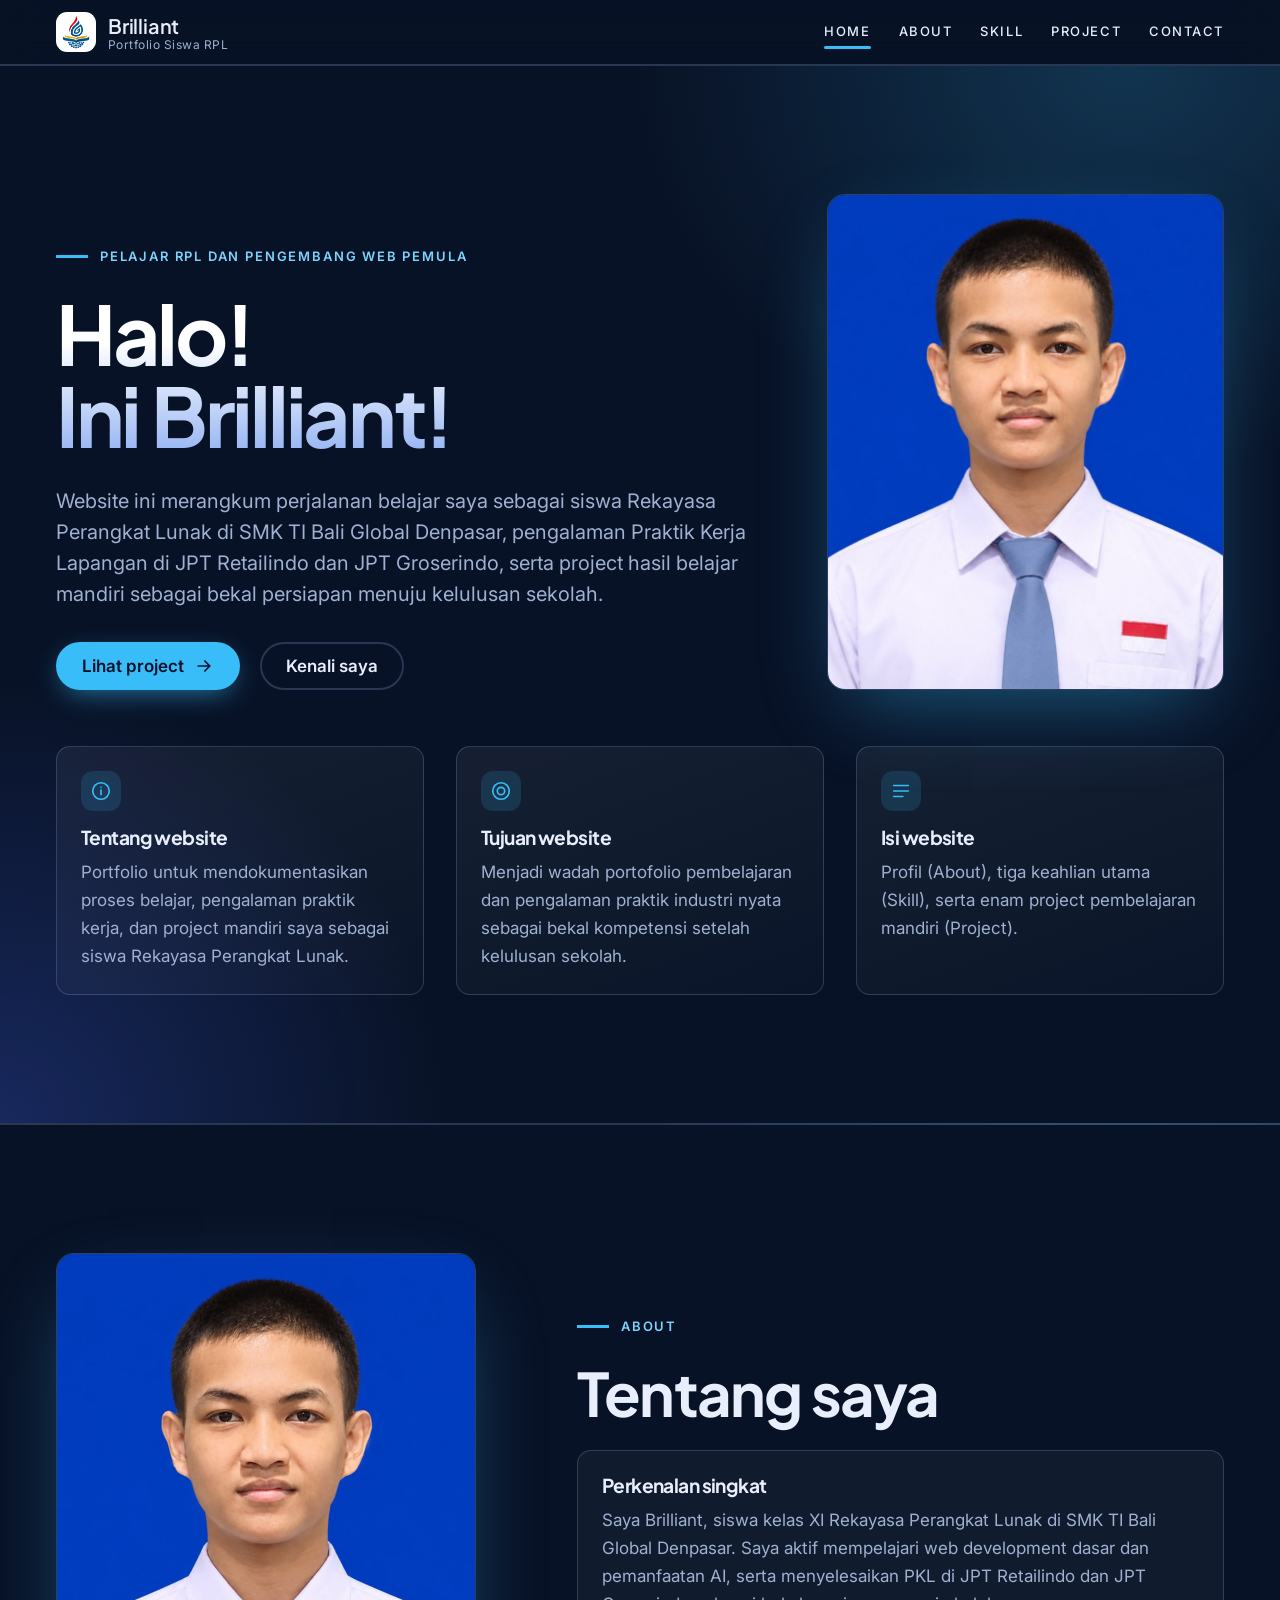
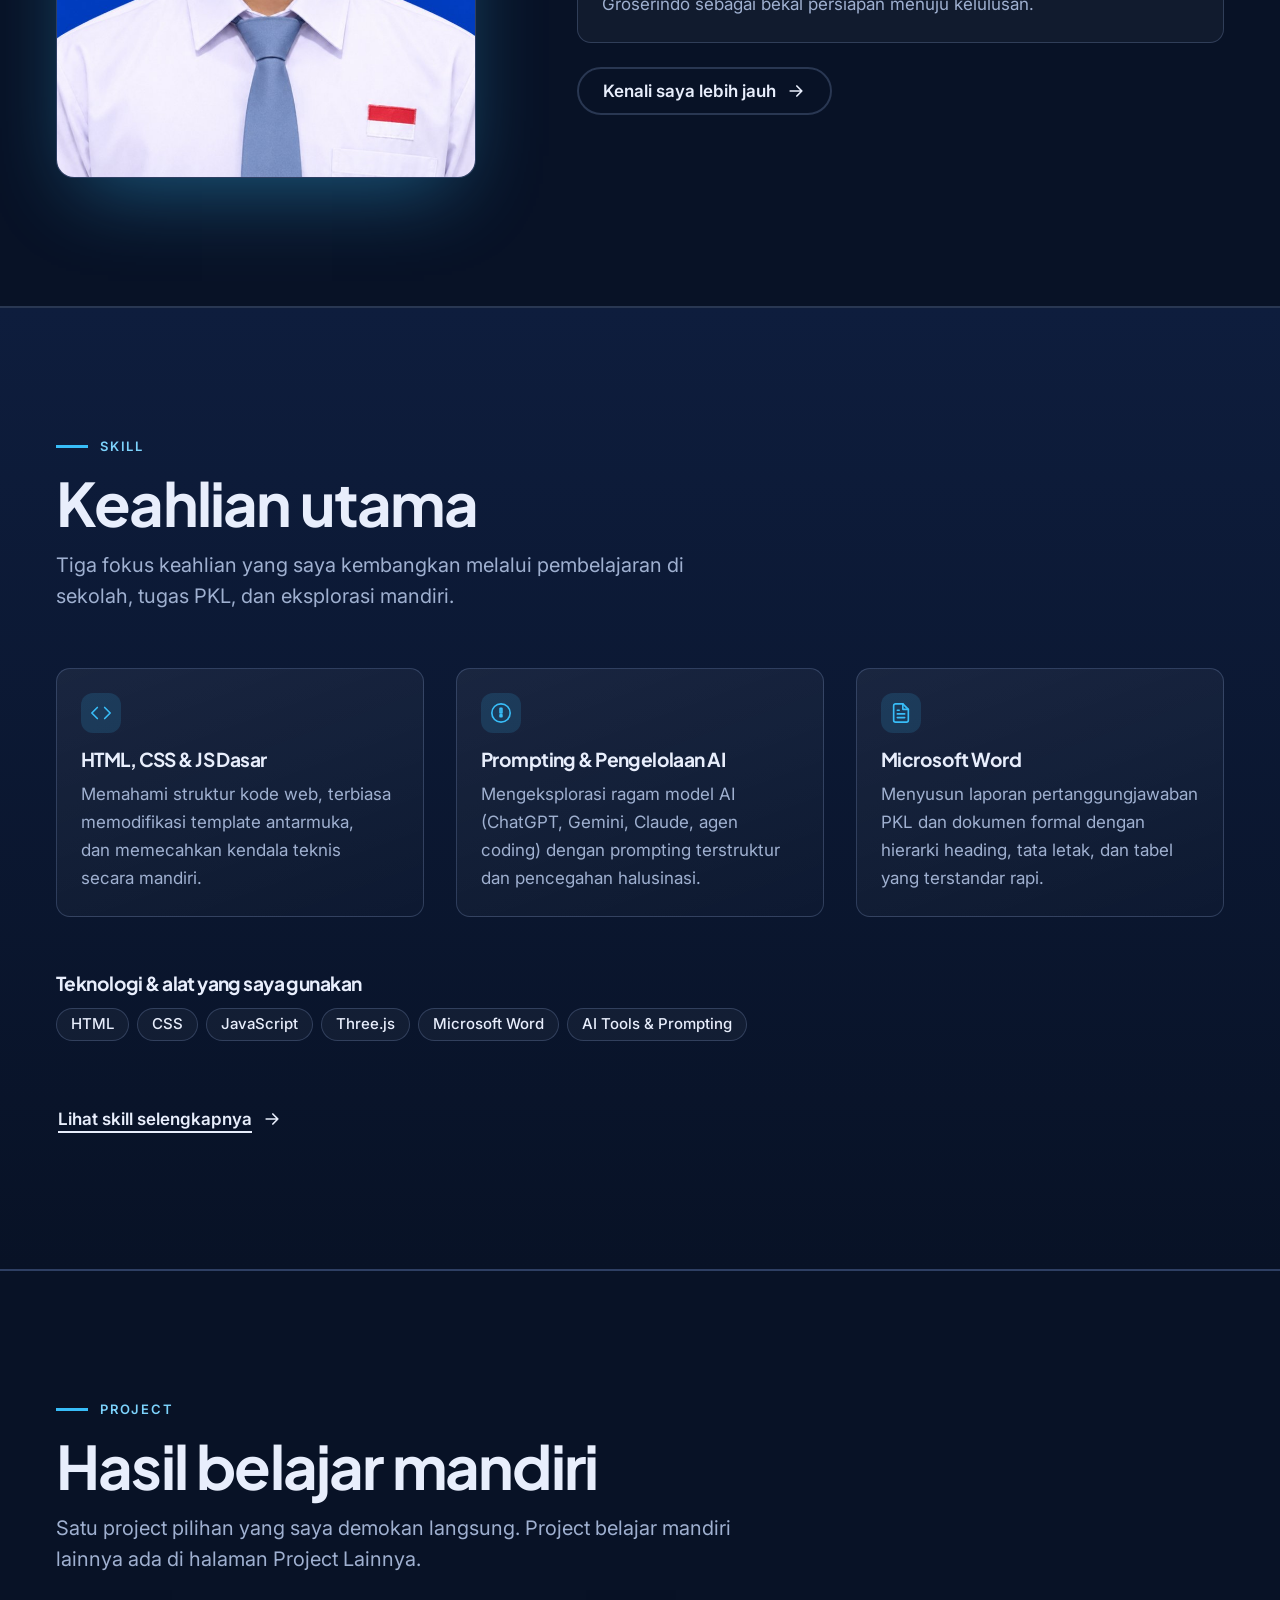
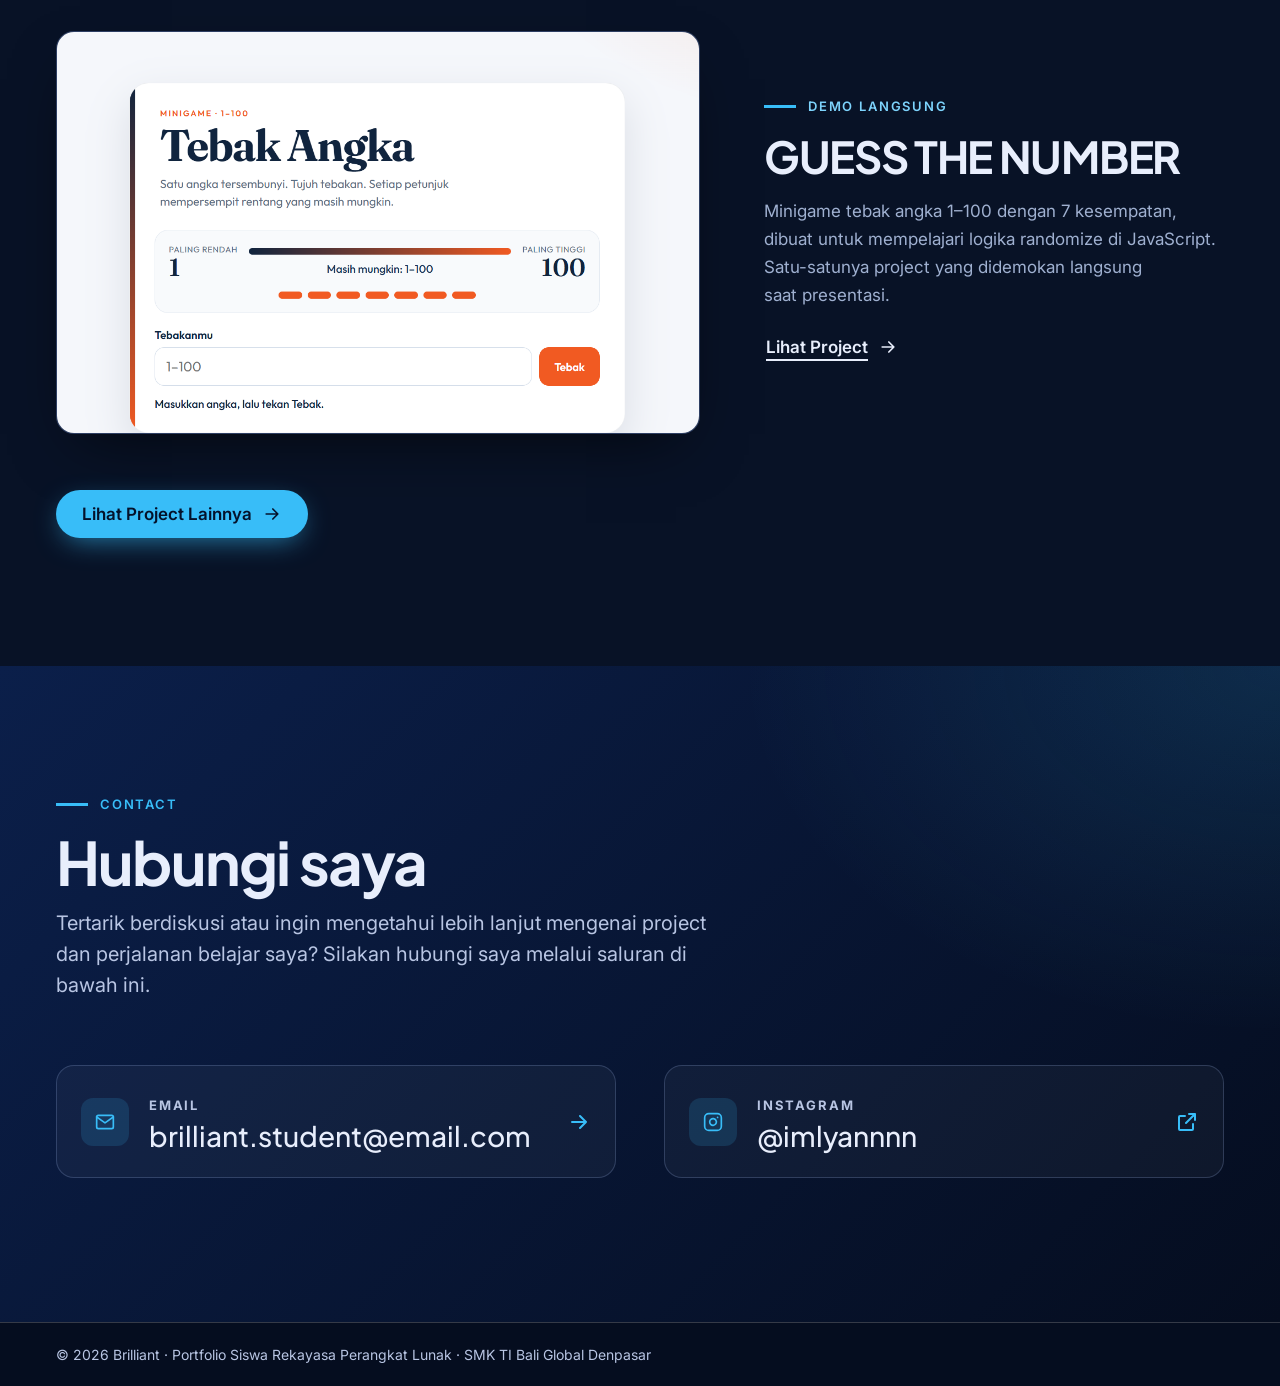
==== commit 6216da21: "update buanyak hal" ====
--- a/index.html
+++ b/index.html
@@ -92,9 +92,7 @@
 <div class="hero-grid">
 <div class="hero-text">
 <p class="eyebrow">Pelajar RPL dan pengembang web pemula</p>
-<h1>
-                Brilliant
-              </h1>
+<h1>Halo!<br/>Ini Brilliant!</h1>
 <p class="lead">Website ini merangkum perjalanan belajar saya sebagai siswa Rekayasa Perangkat Lunak di SMK TI Bali Global Denpasar, pengalaman Praktik Kerja Lapangan di JPT Retailindo dan JPT Groserindo, serta project hasil belajar mandiri sebagai bekal persiapan menuju kelulusan sekolah.</p>
 <div class="button-row">
 <a class="btn btn--primary" href="#project">
@@ -275,7 +273,7 @@
 <a aria-hidden="true" class="feature-media" href="project.html#project-demo" tabindex="-1"><img alt="" decoding="async" height="800" loading="lazy" src="assets/project-demo.jpg" width="1280"/></a>
 <div class="feature-text">
 <p class="eyebrow">Demo langsung</p>
-<h3>Guess The Number</h3>
+<h3><a href="project.html#project-demo">Guess The Number</a></h3>
 <p>Minigame tebak angka 1–100 dengan 7 kesempatan, dibuat untuk mempelajari logika randomize di JavaScript. Satu-satunya project yang didemokan langsung saat presentasi.</p>
 <a class="btn btn--tertiary" href="project.html#project-demo">Lihat Project <svg aria-hidden="true" class="i"><use href="#i-arrow"></use></svg></a>
 </div>
--- a/css/layout.css
+++ b/css/layout.css
@@ -1,20 +1,20 @@
 /* layout.css - header, halaman detail (sidebar + konten), bagian index, footer. */
-.site-header { position: sticky; top: 0; z-index: 20; display: flex; align-items: center; justify-content: space-between; gap: 24px; padding: 12px var(--gutter); background: var(--paper); border-bottom: 2px solid var(--ink); }
+.site-header { position: sticky; top: 0; z-index: 20; display: flex; align-items: center; justify-content: space-between; gap: 24px; padding: 12px var(--gutter); background: rgba(8, 18, 38, 0.78); border-bottom: 2px solid var(--line); backdrop-filter: blur(14px); -webkit-backdrop-filter: blur(14px); }
 .header-right { display: flex; align-items: center; gap: 24px; }
 .layout { flex: 1; display: grid; grid-template-columns: 260px minmax(0, 1fr); gap: clamp(32px, 5vw, 72px); width: 100%; max-width: 1280px; margin: 0 auto; padding: 56px var(--gutter) 88px; }
 .sidebar { align-self: start; position: sticky; top: 96px; }
 .content, .panel { display: flex; flex-direction: column; gap: 40px; min-width: 0; }
 .sections { flex: 1; }
 .section { position: relative; display: flex; align-items: center; padding: clamp(72px, 10vw, 128px) var(--gutter); }
-.section--hero { min-height: calc(100svh - 68px); border-bottom: 2px solid var(--ink); }
-.section--soft { background: var(--paper-2); border-block: 2px solid var(--ink); }
-.section--navy { background: var(--ink); color: var(--paper); }
+.section--hero { min-height: calc(100svh - 68px); border-bottom: 2px solid var(--line); background: radial-gradient(55% 55% at 88% 0%, rgba(56, 189, 248, 0.2), transparent 70%), radial-gradient(50% 60% at 0% 100%, rgba(59, 91, 219, 0.3), transparent 70%), var(--paper); }
+.section--soft { background: linear-gradient(180deg, var(--paper-2), var(--paper)); border-block: 2px solid var(--line); }
+.section--navy { background: radial-gradient(60% 80% at 100% 0%, rgba(56, 189, 248, 0.14), transparent 70%), linear-gradient(135deg, #0b1f4a, #050d1f); color: var(--ink); }
 .section-inner { display: flex; flex-direction: column; gap: 56px; width: 100%; max-width: 1200px; margin: 0 auto; }
 .section-head { display: flex; flex-direction: column; gap: 14px; max-width: 62ch; }
 .hero-grid { display: grid; grid-template-columns: minmax(0, 7fr) minmax(0, 4fr); gap: clamp(32px, 6vw, 96px); align-items: end; }
 .hero-text, .about-text { display: flex; flex-direction: column; align-items: flex-start; gap: 24px; }
-.hero-text h1 { font-size: clamp(4rem, 13vw, 10rem); line-height: 0.9; letter-spacing: -0.045em; }
+.hero-text h1 { font-size: clamp(3rem, 6.4vw, 5.75rem); line-height: 1; letter-spacing: -0.04em; background: linear-gradient(180deg, #fff 30%, #8fb0f2); -webkit-background-clip: text; background-clip: text; color: transparent; padding-bottom: 0.08em; }
 .about-grid { display: grid; grid-template-columns: minmax(0, 4fr) minmax(0, 6fr); gap: clamp(32px, 7vw, 96px); align-items: center; }
 .button-row { display: flex; flex-wrap: wrap; align-items: center; gap: 12px 20px; margin-top: 8px; }
-.contact-grid { display: grid; grid-template-columns: repeat(auto-fit, minmax(300px, 1fr)); column-gap: 48px; border-top: 1px solid rgba(244, 239, 230, 0.3); }
-.site-footer { display: flex; align-items: center; justify-content: space-between; gap: 16px; padding: 20px var(--gutter); background: var(--ink); color: var(--on-ink); font-size: 0.875rem; border-top: 1px solid rgba(244, 239, 230, 0.2); }
+.contact-grid { display: grid; grid-template-columns: repeat(auto-fit, minmax(300px, 1fr)); column-gap: 48px; border-top: 0; padding-top: 8px; }
+.site-footer { display: flex; align-items: center; justify-content: space-between; gap: 16px; padding: 20px var(--gutter); background: #050d1f; color: var(--on-ink); font-size: 0.875rem; border-top: 1px solid rgba(244, 239, 230, 0.2); }
--- a/css/components.css
+++ b/css/components.css
@@ -1,46 +1,42 @@
 /* components.css - merek, navigasi, tombol, kartu, project, foto, panel detail. */
 .i { width: 20px; height: 20px; fill: none; stroke: currentColor; stroke-width: 2; stroke-linecap: round; stroke-linejoin: round; }
 .brand { display: flex; align-items: center; gap: 12px; min-width: 0; }
-.brand-logo { flex: none; width: 40px; height: 40px; }
+.brand-logo { flex: none; width: 40px; height: 40px; padding: 3px; border-radius: 11px; background: #fff; }
 .brand-logo img { width: 100%; height: 100%; object-fit: contain; }
 .brand-text { display: flex; flex-direction: column; line-height: 1.1; }
 .brand-text strong { font: 600 1.25rem var(--serif); letter-spacing: -0.01em; }
 .brand-text small { font-size: 0.75rem; color: var(--muted); letter-spacing: 0.04em; }
 .main-nav ul { display: flex; gap: 28px; }
 .main-nav a { position: relative; display: block; padding: 6px 0; font-size: 0.8125rem; font-weight: 500; letter-spacing: 0.12em; }
-.main-nav a::after { content: ""; position: absolute; left: 0; right: 0; bottom: 0; height: 3px; background: var(--accent); transform: scaleX(0); transform-origin: left; transition: transform 0.2s; }
+.main-nav a::after { content: ""; position: absolute; left: 0; right: 0; bottom: 0; height: 3px; background: var(--accent); transform: scaleX(0); transform-origin: left; transition: transform 0.2s; border-radius: 3px; }
 .main-nav a:hover::after, .main-nav a[aria-current]::after { transform: scaleX(1); }
-.menu-toggle { display: none; align-items: center; gap: 8px; min-height: 44px; padding: 0 14px; border: 2px solid var(--ink); border-radius: var(--r); background: transparent; font-weight: 600; }
+.menu-toggle { display: none; align-items: center; gap: 8px; min-height: 44px; padding: 0 14px; border: 2px solid var(--line); border-radius: var(--r); background: transparent; font-weight: 600; }
 .menu-toggle svg { width: 20px; height: 20px; }
-
-.btn { display: inline-flex; align-items: center; gap: 10px; min-height: 48px; padding: 0 24px; border: 2px solid var(--ink); border-radius: var(--r); font-weight: 600; transition: background 0.15s, color 0.15s; }
+.btn { display: inline-flex; align-items: center; gap: 10px; min-height: 48px; padding: 0 24px; border: 2px solid var(--line); border-radius: 999px; font-weight: 600; transition: background 0.15s, color 0.15s; }
 .btn svg { width: 20px; height: 20px; transition: transform 0.15s; }
 .btn:hover svg { transform: translateX(4px); }
-.btn--primary { background: var(--accent); color: var(--ink); }
-.btn--primary:hover, .btn--secondary:hover { background: var(--ink); color: var(--paper); }
-.btn--tertiary { border-color: transparent; padding: 0; text-decoration: underline; text-decoration-thickness: 2px; text-underline-offset: 6px; }
+.btn--primary { background: var(--accent); color: #04122b; border-color: transparent; box-shadow: 0 8px 28px -8px rgba(56, 189, 248, 0.7); }
+.btn--primary:hover { background: #fff; color: #04122b; }
+.btn--secondary:hover { background: var(--ink); color: #04122b; }
+.btn--tertiary { border-color: transparent; padding: 0; text-decoration: underline; text-decoration-thickness: 2px; text-underline-offset: 6px; min-height: 44px; align-self: flex-start; }
 .btn--back { min-height: 40px; padding: 0 14px; font-size: 0.875rem; }
 .btn--back:hover svg { transform: translateX(-4px); }
 .btn__circle { display: inline-flex; }
-.section--navy .btn--secondary { border-color: var(--paper); }
 .section--navy .btn--secondary:hover { background: var(--paper); color: var(--ink); }
-
 .eyebrow { display: flex; align-items: center; gap: 12px; font-size: 0.8125rem; font-weight: 600; letter-spacing: 0.14em; text-transform: uppercase; color: var(--accent-deep); }
 .eyebrow::before { content: ""; width: 32px; height: 3px; background: var(--accent); }
 .section--navy .eyebrow { color: var(--accent); }
 .section-title { font-size: clamp(2.25rem, 5vw, 3.75rem); }
 .lead { font-size: 1.25rem; line-height: 1.55; color: var(--muted); max-width: 56ch; }
 .section--navy .lead { color: var(--on-ink); }
-
 .info-grid { display: grid; grid-template-columns: repeat(3, minmax(0, 1fr)); gap: 32px; }
-.card { display: flex; flex-direction: column; align-items: flex-start; gap: 10px; padding-top: 20px; border-top: 2px solid var(--ink); }
+.card { display: flex; flex-direction: column; align-items: flex-start; gap: 10px; padding: 24px; border: 1px solid var(--line); border-radius: var(--r); background: linear-gradient(160deg, rgba(255, 255, 255, 0.06), rgba(255, 255, 255, 0.015)); }
 .card p { color: var(--muted); }
-.icon { display: grid; place-items: center; width: 40px; height: 40px; margin-bottom: 6px; border: 2px solid var(--ink); border-radius: var(--r); }
+.icon { display: grid; place-items: center; width: 40px; height: 40px; margin-bottom: 6px; border-radius: 12px; border: 0; background: rgba(56, 189, 248, 0.15); color: var(--accent); }
 .icon svg { width: 22px; height: 22px; }
 .tech { display: flex; flex-direction: column; gap: 14px; }
 .tag-list { display: flex; flex-wrap: wrap; gap: 8px; }
-.tag-list li { padding: 3px 14px; border: 2px solid var(--ink); border-radius: 999px; font-size: 0.9375rem; font-weight: 500; }
-
+.tag-list li { padding: 3px 14px; border: 1px solid var(--line); border-radius: 999px; font-size: 0.9375rem; font-weight: 500; background: rgba(255, 255, 255, 0.04); }
 .project-grid { display: grid; grid-template-columns: repeat(6, minmax(0, 1fr)); gap: 48px 32px; counter-reset: p; }
 .project-card { position: relative; grid-column: span 2; display: flex; flex-direction: column; gap: 10px; counter-increment: p; }
 .project-card:nth-child(1) { grid-column: span 6; display: grid; grid-template-columns: minmax(0, 3fr) minmax(0, 2fr); gap: 12px 48px; align-content: center; }
@@ -48,55 +44,51 @@
 .project-card:nth-child(1) h3 { align-self: end; font-size: clamp(2rem, 4vw, 3.25rem); }
 .project-card:nth-child(1) .project-cta { align-self: start; }
 .project-card:nth-child(2), .project-card:nth-child(3) { grid-column: span 3; }
-.project-card::before { content: counter(p, decimal-leading-zero); position: absolute; top: 0; left: 0; z-index: 1; padding: 2px 10px; background: var(--ink); color: var(--paper); font: 600 0.8125rem var(--sans); letter-spacing: 0.08em; }
-.project-thumb { width: 100%; height: auto; aspect-ratio: 16 / 10; object-fit: cover; object-position: top left; border: 2px solid var(--ink); border-radius: var(--r); background: var(--paper-2); transition: transform 0.2s, box-shadow 0.2s; }
-.project-card:hover .project-thumb { transform: translate(-4px, -4px); box-shadow: 8px 8px 0 var(--accent); }
+.project-card::before { content: counter(p, decimal-leading-zero); position: absolute; top: 12px; left: 12px; z-index: 1; padding: 2px 10px; background: var(--accent); color: #04122b; font: 600 0.8125rem var(--sans); letter-spacing: 0.08em; border-radius: 999px; }
+.project-thumb { width: 100%; height: auto; aspect-ratio: 16 / 10; object-fit: cover; object-position: top left; border: 1px solid var(--line); border-radius: 18px; background: var(--paper-2); transition: transform 0.2s, box-shadow 0.2s; }
+.project-card:hover .project-thumb { transform: translateY(-6px); box-shadow: 0 24px 50px -18px rgba(56, 189, 248, 0.55); border-color: var(--accent); }
 .project-card h3 { margin-top: 6px; font-size: 1.5rem; }
 .project-card:hover h3 { text-decoration: underline; text-decoration-thickness: 2px; text-underline-offset: 5px; }
 .project-card p { color: var(--muted); }
 .project-cta { display: inline-flex; align-items: center; gap: 8px; font-weight: 600; color: var(--accent-deep); }
 .project-cta svg { width: 18px; height: 18px; transition: transform 0.15s; }
 .project-card:hover .project-cta svg { transform: translateX(5px); }
-
-.contact-card { display: flex; align-items: center; gap: 20px; padding: 32px 8px; border-bottom: 1px solid rgba(244, 239, 230, 0.3); transition: background 0.15s, padding 0.15s; }
-.contact-card:hover { background: rgba(244, 239, 230, 0.06); padding-inline: 20px; }
-.contact-icon { flex: none; display: grid; place-items: center; width: 48px; height: 48px; border: 2px solid var(--accent); border-radius: var(--r); color: var(--accent); }
+.contact-card { display: flex; align-items: center; gap: 20px; padding: 24px; transition: background 0.15s, padding 0.15s; border: 1px solid var(--line); border-radius: 18px; margin-bottom: 16px; background: rgba(255, 255, 255, 0.04); }
+.contact-card:hover { background: rgba(56, 189, 248, 0.1); padding-inline: 24px; border-color: var(--accent); }
+.contact-icon { flex: none; display: grid; place-items: center; width: 48px; height: 48px; border-radius: 12px; color: var(--accent); border: 0; background: rgba(56, 189, 248, 0.15); }
 .contact-card div { flex: 1; min-width: 0; }
 .contact-card strong { font-size: 0.8125rem; letter-spacing: 0.14em; text-transform: uppercase; color: var(--on-ink); }
 .contact-card p { font: 500 clamp(1.25rem, 2.4vw, 1.75rem)/1.25 var(--serif); overflow-wrap: anywhere; }
 .contact-go { flex: none; width: 24px; height: 24px; color: var(--accent); transition: transform 0.15s; }
 .contact-card:hover .contact-go { transform: translateX(4px); }
-
 .photo-frame { width: 100%; max-width: 420px; }
-.photo-slot { position: relative; aspect-ratio: 4 / 5; overflow: hidden; border: 2px solid var(--ink); border-radius: var(--r); background: var(--paper-2); box-shadow: 12px 12px 0 var(--accent); }
-.photo-slot--wide { aspect-ratio: 16 / 10; box-shadow: 10px 10px 0 var(--ink); }
+.photo-slot { position: relative; aspect-ratio: 4 / 5; overflow: hidden; border: 1px solid var(--line); border-radius: 18px; background: var(--paper-2); box-shadow: 0 30px 80px -24px rgba(56, 189, 248, 0.45); }
+.photo-slot--wide { aspect-ratio: 16 / 10; box-shadow: 0 24px 60px -24px rgba(0, 0, 0, 0.7); }
 .photo-slot img { position: absolute; inset: 0; width: 100%; height: 100%; object-fit: cover; object-position: top; }
-
 .sidebar-title { margin-bottom: 14px; font-size: 0.8125rem; font-weight: 600; letter-spacing: 0.14em; text-transform: uppercase; color: var(--muted); }
-.side-list { display: flex; flex-direction: column; border-top: 2px solid var(--ink); }
-.side-item { display: flex; align-items: center; gap: 14px; padding: 14px 12px; border-bottom: 1px solid var(--line); transition: background 0.15s; }
-.side-item:hover { background: var(--paper-2); }
-.side-item.is-active { background: var(--ink); color: var(--paper); }
+.side-list { display: flex; flex-direction: column; border-top: 0; gap: 6px; }
+.side-item { display: flex; align-items: center; gap: 14px; padding: 14px 12px; transition: background 0.15s; border: 1px solid transparent; border-radius: var(--r); }
+.side-item:hover { background: rgba(255, 255, 255, 0.05); }
+.side-item.is-active { background: rgba(56, 189, 248, 0.14); color: var(--ink); border-color: rgba(56, 189, 248, 0.5); }
 .side-num { min-width: 1.4ch; font: 600 1.5rem var(--serif); color: var(--muted); }
 .side-item.is-active .side-num { color: var(--accent); }
 .side-text { display: flex; flex-direction: column; line-height: 1.25; min-width: 0; }
 .side-text strong { font-weight: 600; }
 .side-text small { font-size: 0.8125rem; color: var(--muted); }
 .side-item.is-active small { color: var(--on-ink); }
-
-.panel-head { display: flex; flex-direction: column; gap: 16px; padding-bottom: 32px; border-bottom: 2px solid var(--ink); }
+.panel-head { display: flex; flex-direction: column; gap: 16px; padding-bottom: 32px; border-bottom: 1px solid var(--line); }
 .content-top { display: flex; justify-content: space-between; gap: 16px; font-size: 0.8125rem; font-weight: 600; letter-spacing: 0.12em; text-transform: uppercase; color: var(--accent-deep); }
 .content-top .author { color: var(--muted); }
 .panel-head h1 { font-size: clamp(2.5rem, 6vw, 5rem); }
 .two-column { display: grid; grid-template-columns: repeat(2, minmax(0, 1fr)); gap: 48px; align-items: start; }
 .two-column .card p + p { margin-top: 6px; }
-.concept-map { padding: 28px; border-radius: var(--r); background: var(--ink); color: var(--paper); }
+.concept-map { padding: 28px; border-radius: 18px; background: linear-gradient(150deg, var(--navy-mid), #0a1a3a); color: var(--ink); border: 1px solid var(--line); }
 .concept-main { margin-bottom: 12px; font: 600 2rem/1.1 var(--serif); color: var(--accent); }
-.concept-sub li { padding: 12px 0; border-top: 1px solid rgba(244, 239, 230, 0.25); }
+.concept-sub li { padding: 12px 0; border-top: 1px solid var(--line); }
 .point-list { display: flex; flex-direction: column; gap: 28px; }
-.point-list li { padding-top: 16px; border-top: 2px solid var(--ink); }
+.point-list li { padding-top: 16px; border-top: 1px solid var(--line); }
 .point-list p { margin-top: 6px; color: var(--muted); }
-.note-box { padding: 28px 32px; border: 2px solid var(--ink); border-radius: var(--r); background: var(--paper-2); }
+.note-box { padding: 28px 32px; border: 1px solid var(--line); border-radius: 18px; background: linear-gradient(135deg, rgba(56, 189, 248, 0.1), rgba(255, 255, 255, 0.02)); }
 .note-box p { margin-top: 8px; max-width: 68ch; font-size: 1.125rem; }
 .skill-proof { color: var(--muted); }
 .skill-proof a { font-weight: 600; color: var(--accent-deep); text-decoration: underline; text-underline-offset: 4px; }
@@ -106,53 +98,12 @@
 .dots { display: flex; gap: 6px; }
 .dot { width: 10px; height: 10px; border: 1.5px solid var(--on-ink); border-radius: 50%; }
 .dot.is-active { background: var(--accent); border-color: var(--accent); }
-
 @keyframes rise { from { opacity: 0; transform: translateY(16px); } }
 .hero-text > *, .hero-grid .photo-frame { animation: rise 0.7s cubic-bezier(0.2, 0.7, 0.2, 1) backwards; }
 .hero-text > :nth-child(2) { animation-delay: 0.1s; }
 .hero-text > :nth-child(3) { animation-delay: 0.2s; }
 .hero-text > :nth-child(4), .hero-grid .photo-frame { animation-delay: 0.3s; }
-
-/* ===== Tema navy modern: lapisan akhir yang menggantikan gaya kertas + tinta ===== */
-.site-header { background: rgba(8, 18, 38, 0.78); backdrop-filter: blur(14px); -webkit-backdrop-filter: blur(14px); }
-.site-header, .section--hero, .section--soft, .card, .icon, .tag-list li, .project-thumb, .photo-slot, .side-list, .side-item, .panel-head, .point-list li, .note-box, .btn, .menu-toggle, .main-nav { border-color: var(--line); }
-.section--hero { background: radial-gradient(55% 55% at 88% 0%, rgba(56, 189, 248, 0.2), transparent 70%), radial-gradient(50% 60% at 0% 100%, rgba(59, 91, 219, 0.3), transparent 70%), var(--paper); }
-.section--soft { background: linear-gradient(180deg, var(--paper-2), var(--paper)); }
-.section--navy { background: radial-gradient(60% 80% at 100% 0%, rgba(56, 189, 248, 0.14), transparent 70%), linear-gradient(135deg, #0b1f4a, #050d1f); color: var(--ink); }
-.hero-text h1 { background: linear-gradient(180deg, #fff 30%, #8fb0f2); -webkit-background-clip: text; background-clip: text; color: transparent; letter-spacing: -0.05em; padding-bottom: 0.08em; }
-.brand-logo { padding: 3px; border-radius: 11px; background: #fff; }
-.btn { border-radius: 999px; }
-.btn--primary { background: var(--accent); color: #04122b; border-color: transparent; box-shadow: 0 8px 28px -8px rgba(56, 189, 248, 0.7); }
-.btn--primary:hover { background: #fff; color: #04122b; }
-.btn--secondary:hover { background: var(--ink); color: #04122b; }
-.section--navy .btn--secondary { border-color: var(--line); }
-.main-nav a::after { border-radius: 3px; }
-.card { padding: 24px; border: 1px solid var(--line); border-radius: var(--r); background: linear-gradient(160deg, rgba(255, 255, 255, 0.06), rgba(255, 255, 255, 0.015)); }
 .about-text .card, .project-layout .card, .two-column .card { background: rgba(255, 255, 255, 0.04); }
-.icon { border: 0; border-radius: 12px; background: rgba(56, 189, 248, 0.15); color: var(--accent); }
-.tag-list li { border-width: 1px; background: rgba(255, 255, 255, 0.04); }
-.project-thumb, .photo-slot { border-width: 1px; border-radius: 18px; }
-.photo-slot { box-shadow: 0 30px 80px -24px rgba(56, 189, 248, 0.45); }
-.photo-slot--wide { box-shadow: 0 24px 60px -24px rgba(0, 0, 0, 0.7); }
-.project-card:hover .project-thumb { transform: translateY(-6px); box-shadow: 0 24px 50px -18px rgba(56, 189, 248, 0.55); border-color: var(--accent); }
-.project-card::before { top: 12px; left: 12px; border-radius: 999px; background: var(--accent); color: #04122b; }
-.side-list { border-top: 0; gap: 6px; }
-.side-item { border: 1px solid transparent; border-radius: var(--r); }
-.side-item:hover { background: rgba(255, 255, 255, 0.05); }
-.side-item.is-active { background: rgba(56, 189, 248, 0.14); border-color: rgba(56, 189, 248, 0.5); color: var(--ink); }
-.panel-head { border-bottom-width: 1px; }
-.concept-map { background: linear-gradient(150deg, var(--navy-mid), #0a1a3a); border: 1px solid var(--line); border-radius: 18px; color: var(--ink); }
-.concept-sub li { border-top-color: var(--line); }
-.point-list li { border-top-width: 1px; }
-.note-box { border-width: 1px; border-radius: 18px; background: linear-gradient(135deg, rgba(56, 189, 248, 0.1), rgba(255, 255, 255, 0.02)); }
-.contact-card { border: 1px solid var(--line); border-radius: 18px; margin-bottom: 16px; padding: 24px; background: rgba(255, 255, 255, 0.04); }
-.contact-card:hover { padding-inline: 24px; background: rgba(56, 189, 248, 0.1); border-color: var(--accent); }
-.contact-grid { border-top: 0; padding-top: 8px; }
-.contact-icon { border: 0; border-radius: 12px; background: rgba(56, 189, 248, 0.15); }
-.site-footer { background: #050d1f; }
-.dot { border-color: var(--on-ink); }
-
-/* ===== Layout wireframe: project unggulan + daftar project lainnya ===== */
 .featured, .project-row { display: grid; grid-template-columns: minmax(0, 7fr) minmax(0, 5fr); gap: clamp(28px, 5vw, 72px); align-items: center; }
 .feature-media, .row-media { display: block; overflow: hidden; border: 1px solid var(--line); border-radius: 18px; background: var(--paper-2); box-shadow: 0 24px 60px -24px rgba(0, 0, 0, 0.7); transition: transform 0.2s, box-shadow 0.2s, border-color 0.2s; }
 .feature-media img, .row-media img { width: 100%; height: auto; aspect-ratio: 16 / 10; object-fit: cover; object-position: top left; }
@@ -160,11 +111,11 @@
 .feature-text, .row-text { display: flex; flex-direction: column; align-items: flex-start; gap: 16px; }
 .feature-text h3, .row-text h2 { font-size: clamp(1.75rem, 3.6vw, 2.75rem); text-transform: uppercase; }
 .feature-text p:not(.eyebrow), .row-text p { color: var(--muted); max-width: 46ch; }
-.row-text h2 a { text-decoration: underline; text-decoration-color: transparent; text-decoration-thickness: 3px; text-underline-offset: 8px; transition: text-decoration-color 0.15s; }
-.row-text h2 a:hover, .row-media:hover + .row-text h2 a { text-decoration-color: var(--accent); }
-.btn--tertiary { min-height: 44px; }
+.row-text h2 a, .feature-text h3 a { text-decoration: underline; text-decoration-color: transparent; text-decoration-thickness: 3px; text-underline-offset: 8px; transition: text-decoration-color 0.15s; }
+.row-text h2 a:hover, .feature-text h3 a:hover, .row-media:hover + .row-text h2 a, .feature-media:hover + .feature-text h3 a { text-decoration-color: var(--accent); }
 .more-row { display: flex; }
 .listing { flex: 1; display: flex; flex-direction: column; gap: clamp(40px, 6vw, 72px); width: 100%; max-width: 1200px; margin: 0 auto; padding: 56px var(--gutter) 96px; }
 .side-more { display: inline-flex; margin-top: 20px; font-weight: 600; color: var(--accent-deep); text-decoration: underline; text-underline-offset: 5px; }
-@media (max-width: 900px) { .featured, .project-row { grid-template-columns: minmax(0, 1fr); } }
-.btn.btn--tertiary { border-color: transparent; background: none; box-shadow: none; align-self: flex-start; }
+@media (max-width: 900px) {
+  .featured, .project-row { grid-template-columns: minmax(0, 1fr); }
+}
--- a/css/responsive.css
+++ b/css/responsive.css
@@ -30,7 +30,18 @@
 @media (max-width: 560px) {
   .project-grid { grid-template-columns: minmax(0, 1fr); }
   .project-card, .project-card:nth-child(n) { grid-column: auto; }
-  .hero-text h1 { font-size: clamp(3.5rem, 21vw, 5rem); }
+  /* Hero HP: foto bulat di kiri, judul + tombol di kanan, paragraf di bawah */
+  .hero-grid { grid-template-columns: minmax(0, 38%) minmax(0, 1fr); grid-template-areas: "eyebrow eyebrow" "photo title" "photo actions" "lead lead"; gap: 16px; align-items: start; }
+  .hero-text { display: contents; }
+  .hero-text .eyebrow { grid-area: eyebrow; margin-left: 35%; gap: 8px; font-size: 0.6875rem; letter-spacing: 0.05em; }
+  .hero-text .eyebrow::before { width: 14px; flex: none; }
+  .hero-text h1 { grid-area: title; align-self: end; font-size: clamp(1.625rem, 7.4vw, 2.25rem); line-height: 1.1; letter-spacing: -0.03em; }
+  .hero-text .button-row { grid-area: actions; margin-top: 0; gap: 12px; }
+  .hero-text .button-row .btn { min-height: 44px; padding: 0 18px; font-size: 0.9375rem; white-space: nowrap; }
+  .hero-text .lead { grid-area: lead; font-size: 1.0625rem; }
+  .hero-grid .photo-frame { grid-area: photo; max-width: none; }
+  .hero-grid .photo-slot { aspect-ratio: 1; border-radius: 50%; }
+  .hero-grid .photo-slot img { object-position: 50% 8%; }
   .brand-text small { display: none; }
   .back-link .btn__label { position: absolute; width: 1px; height: 1px; overflow: hidden; clip: rect(0 0 0 0); white-space: nowrap; }
   .back-link { padding: 0 10px; }
@@ -39,3 +50,7 @@
   .button-row { flex-direction: column; align-items: flex-start; }
   .site-footer { flex-direction: column; align-items: flex-start; }
 }
+@media (max-width: 360px) {
+  .hero-grid { grid-template-columns: minmax(0, 34%) minmax(0, 1fr); gap: 12px; }
+  .hero-text .button-row .btn { padding: 0 14px; font-size: 0.875rem; gap: 8px; }
+}
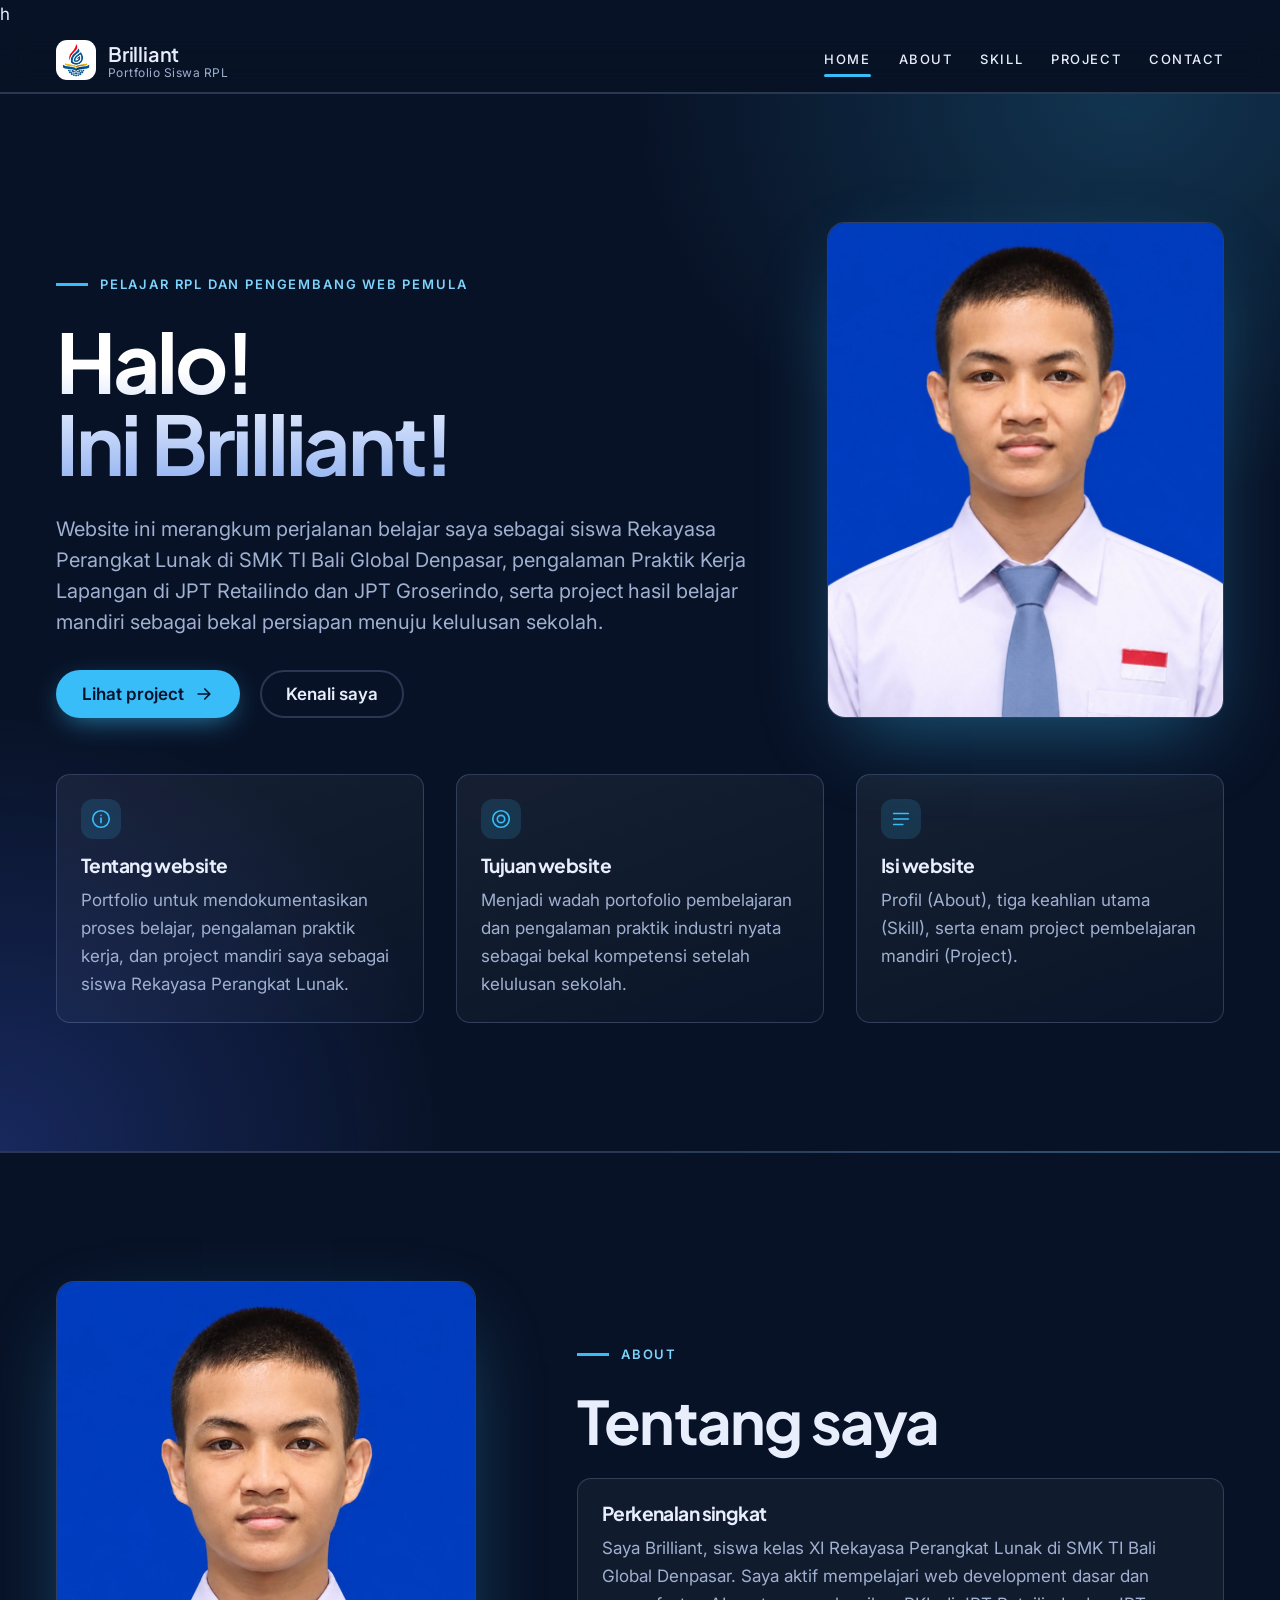
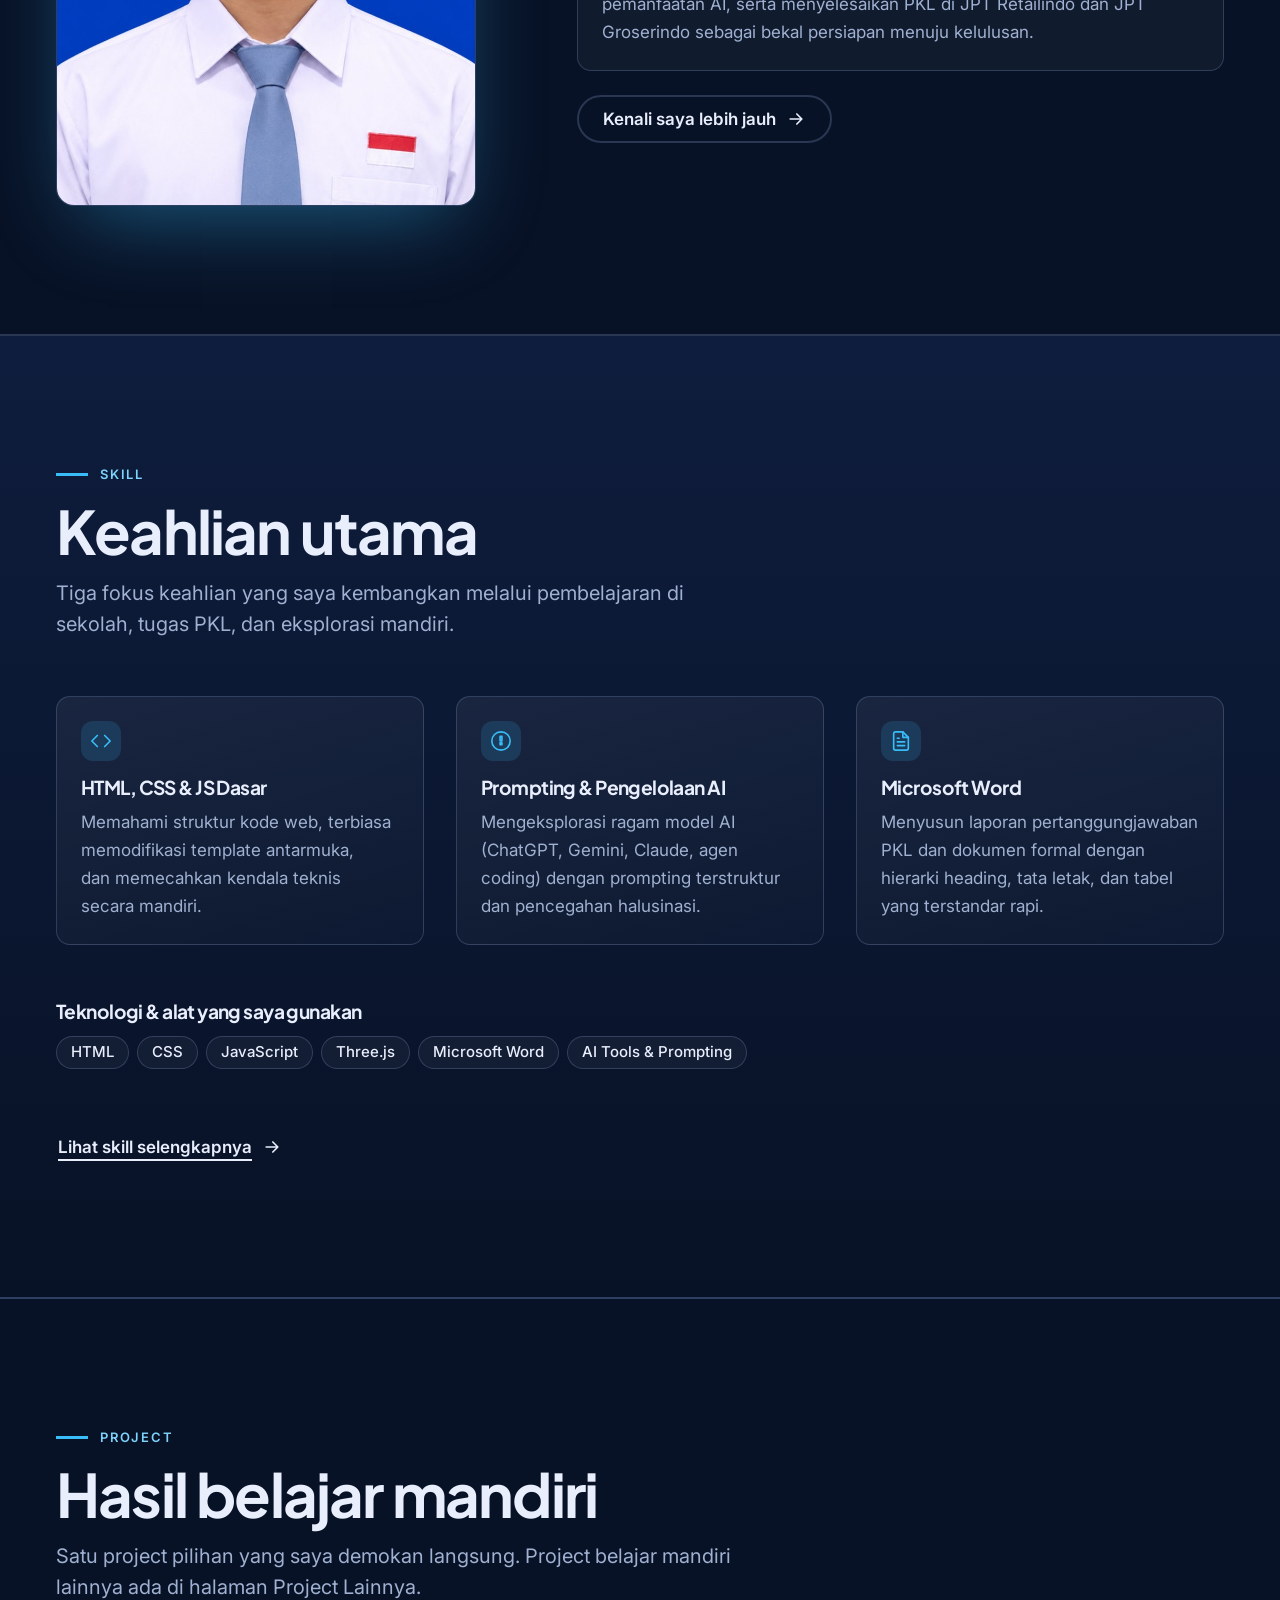
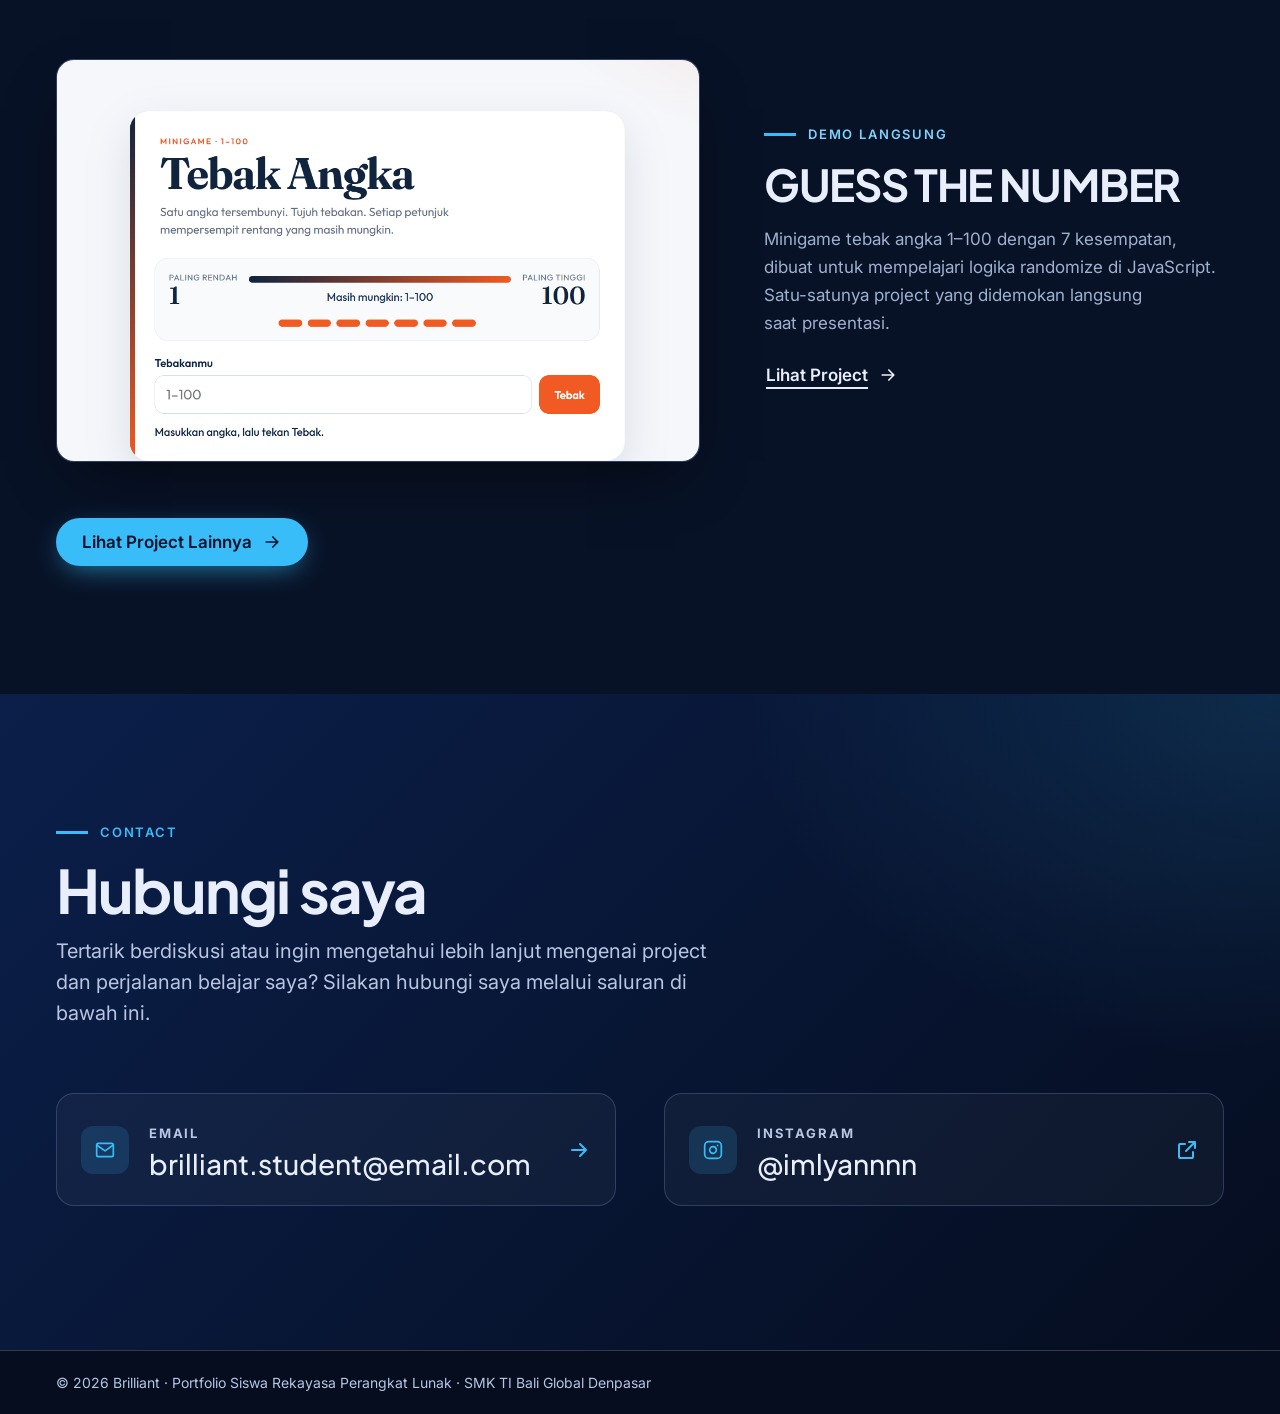
==== commit a5cd4fc3: "coba" ====
--- a/index.html
+++ b/index.html
@@ -27,7 +27,7 @@
 <link href="css/base.css" rel="stylesheet"/>
 <link href="css/layout.css" rel="stylesheet"/>
 <link href="css/components.css" rel="stylesheet"/>
-<link href="css/responsive.css" rel="stylesheet"/>
+<link href="css/responsive.css" rel="stylesheet"/> h
 <script defer="" src="js/script.js">
 </script>
 </head>
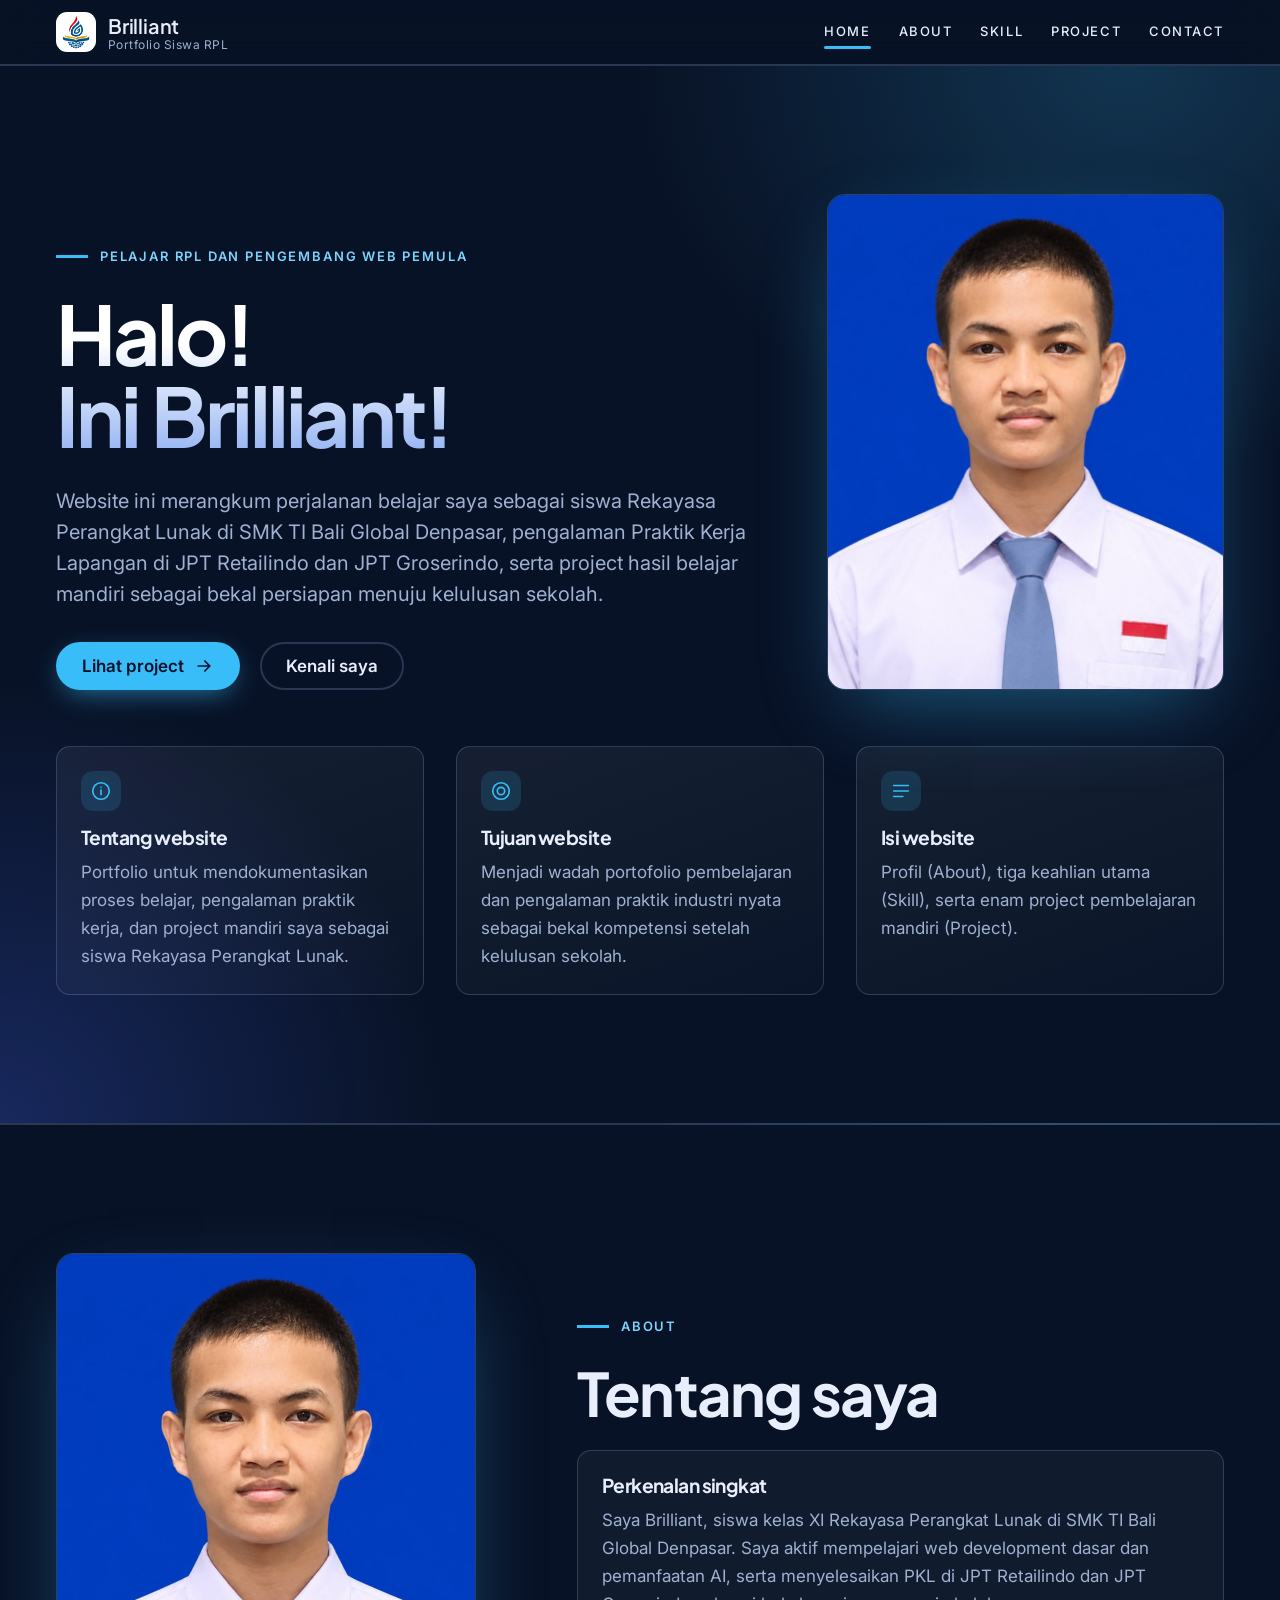
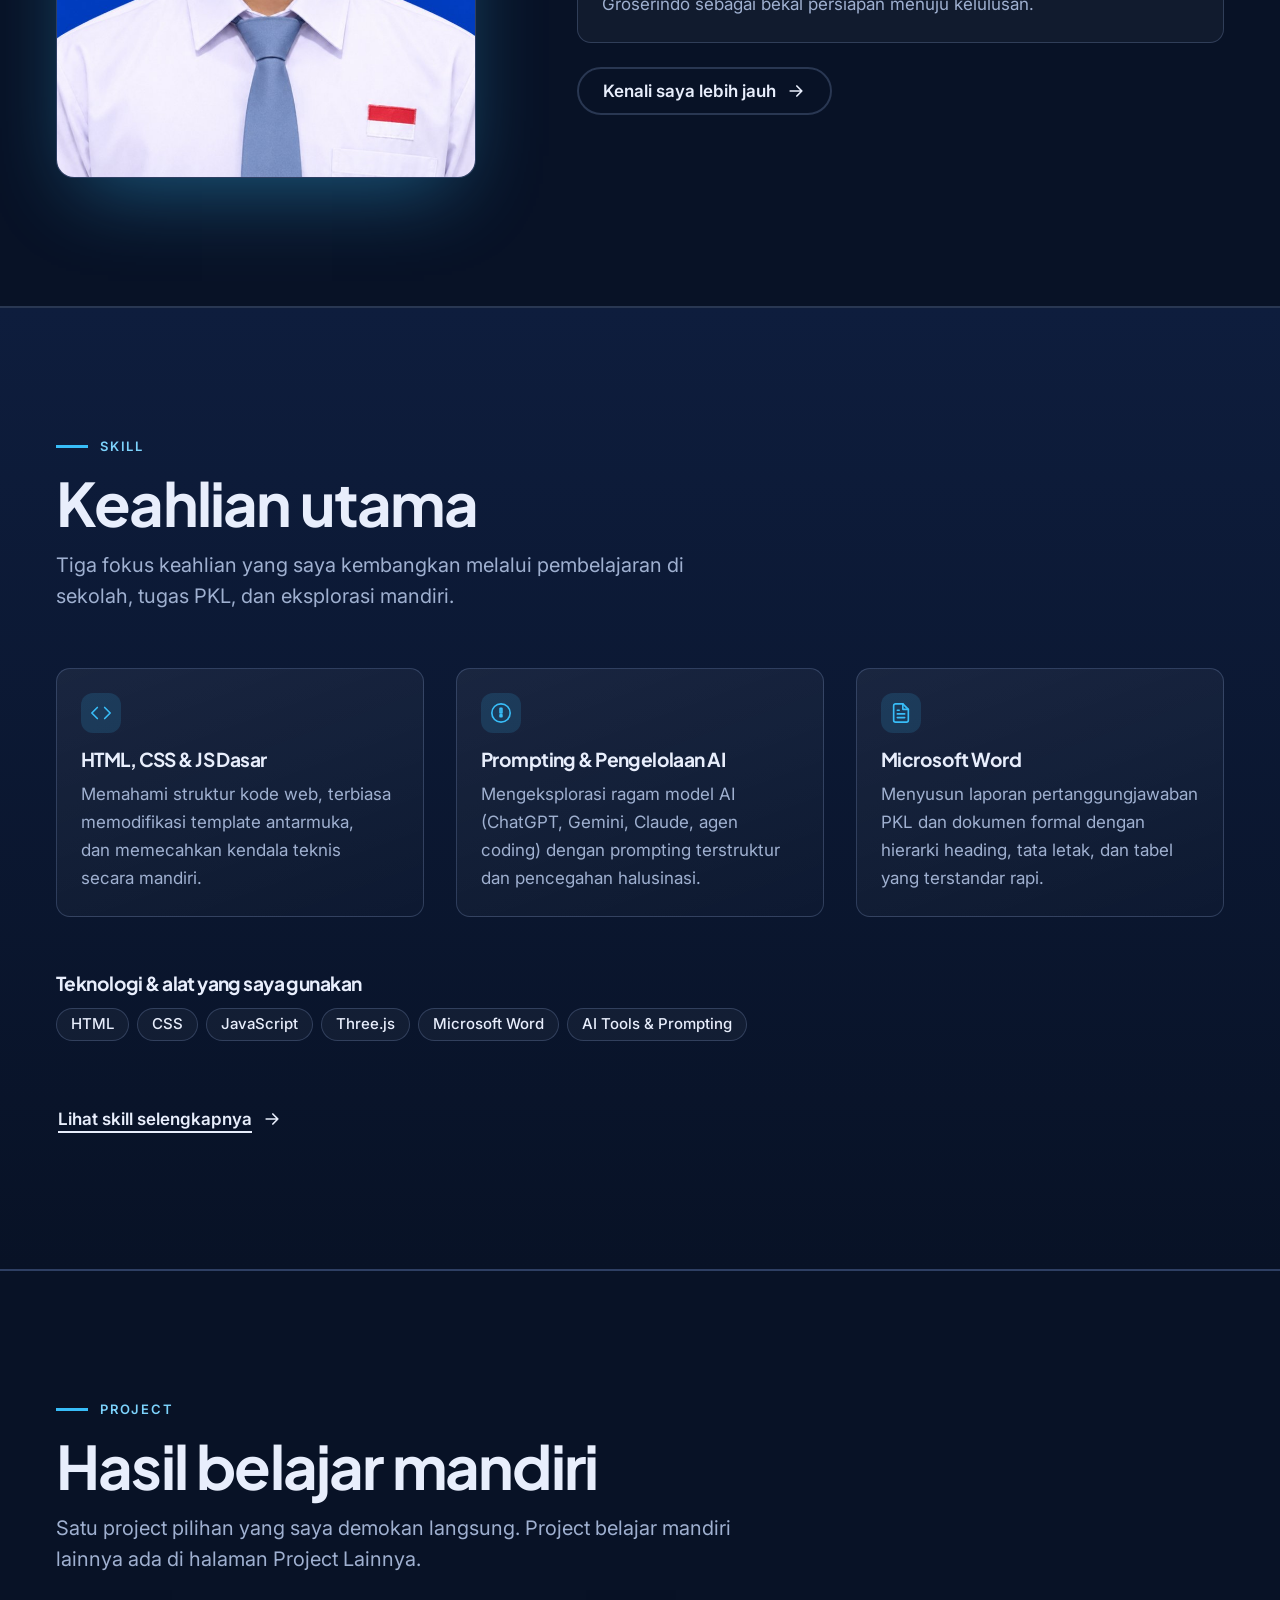
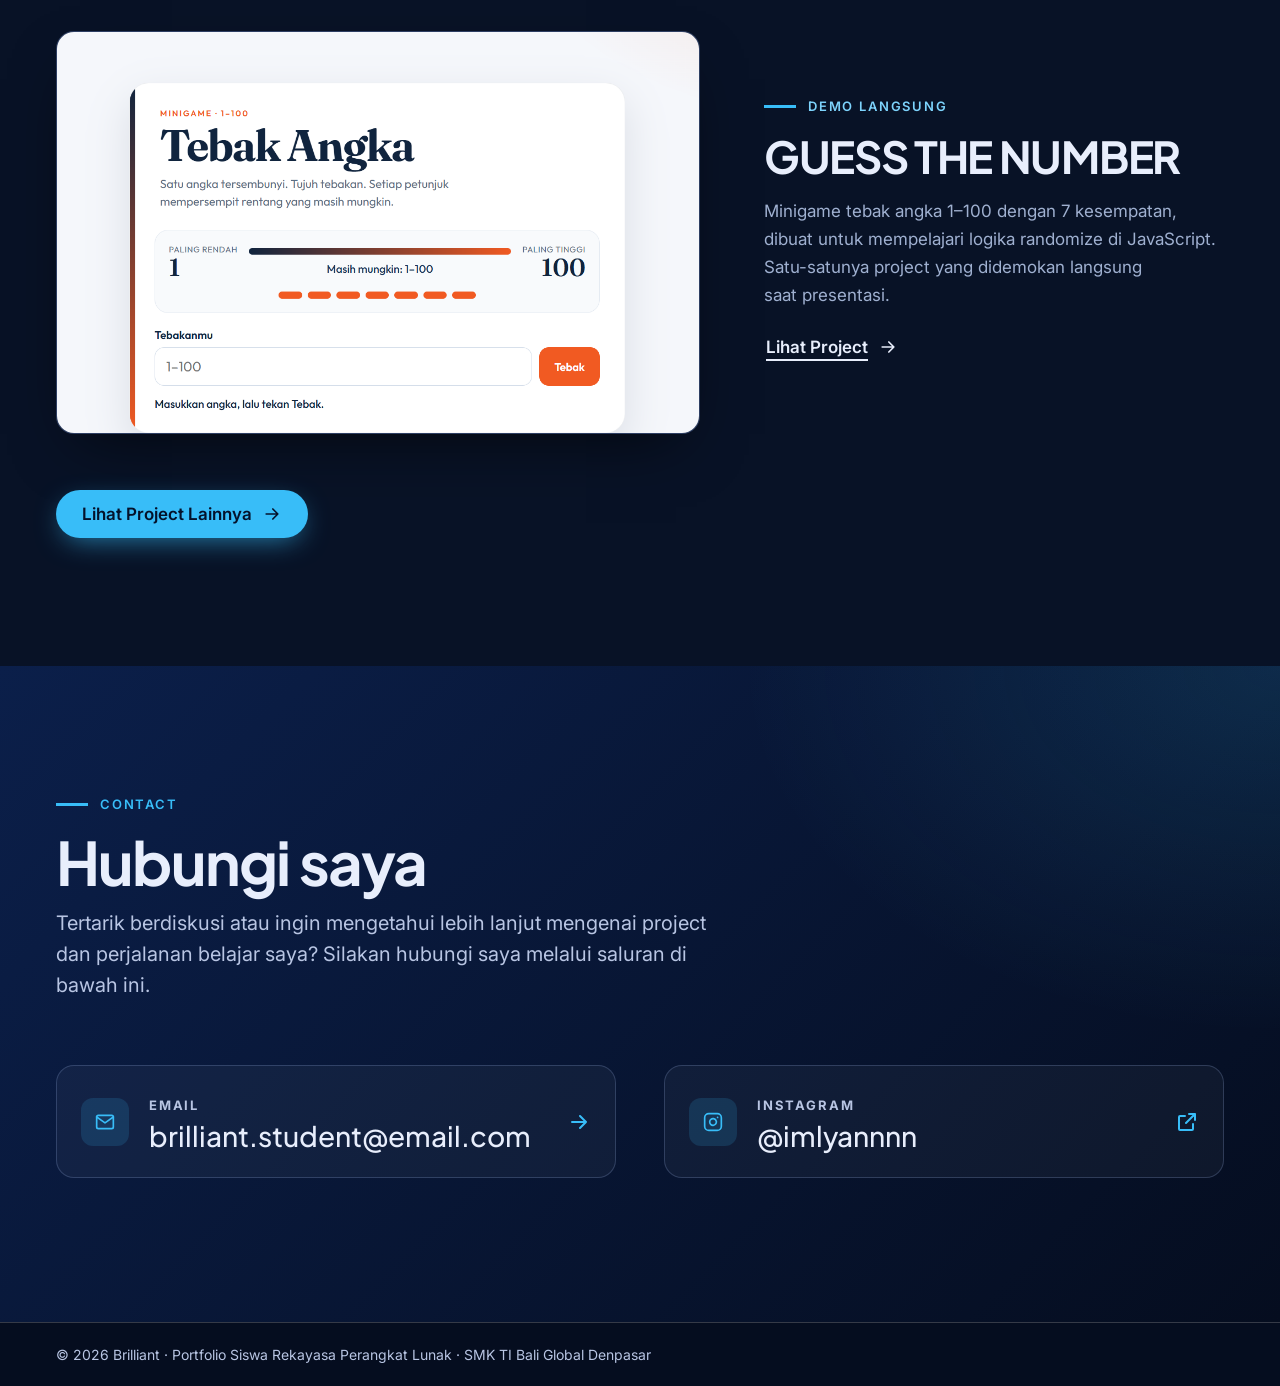
==== commit eda35740: "coba" ====
--- a/index.html
+++ b/index.html
@@ -27,7 +27,7 @@
 <link href="css/base.css" rel="stylesheet"/>
 <link href="css/layout.css" rel="stylesheet"/>
 <link href="css/components.css" rel="stylesheet"/>
-<link href="css/responsive.css" rel="stylesheet"/> h
+<link href="css/responsive.css" rel="stylesheet"/>
 <script defer="" src="js/script.js">
 </script>
 </head>
